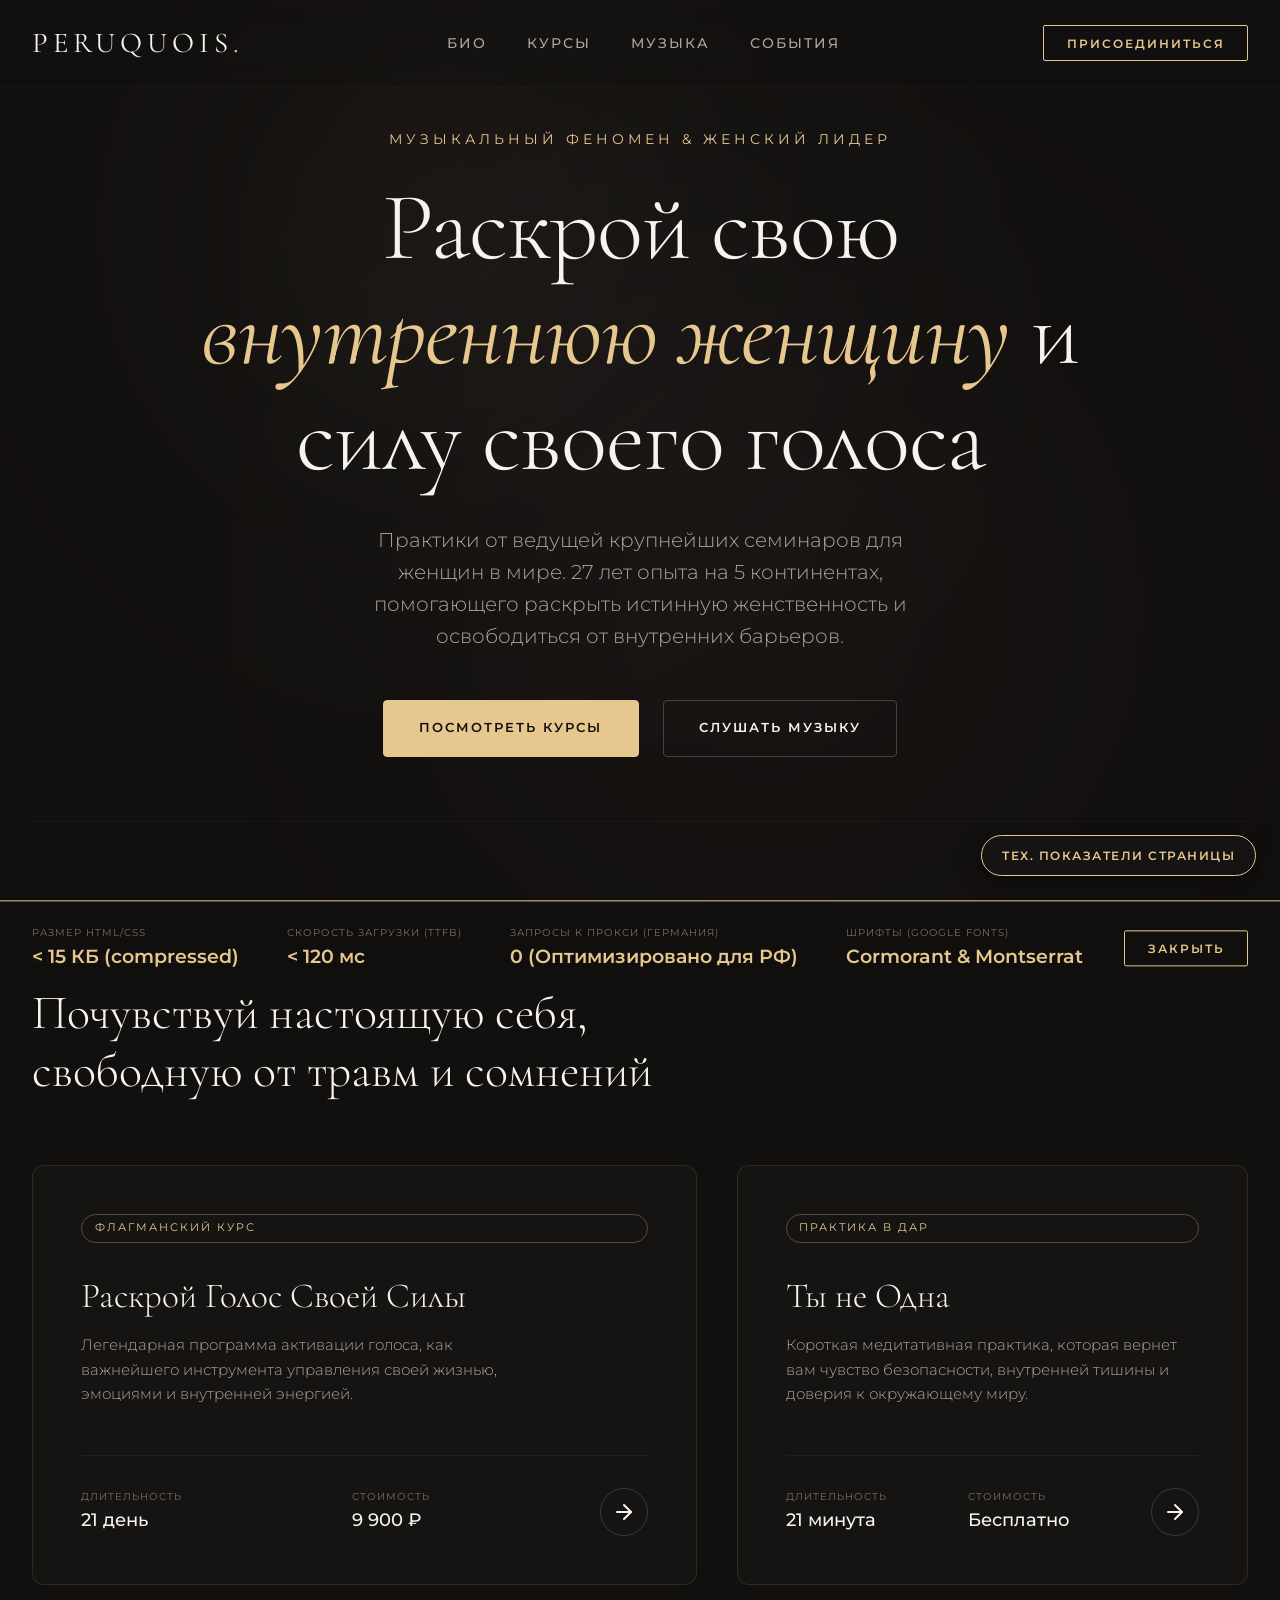
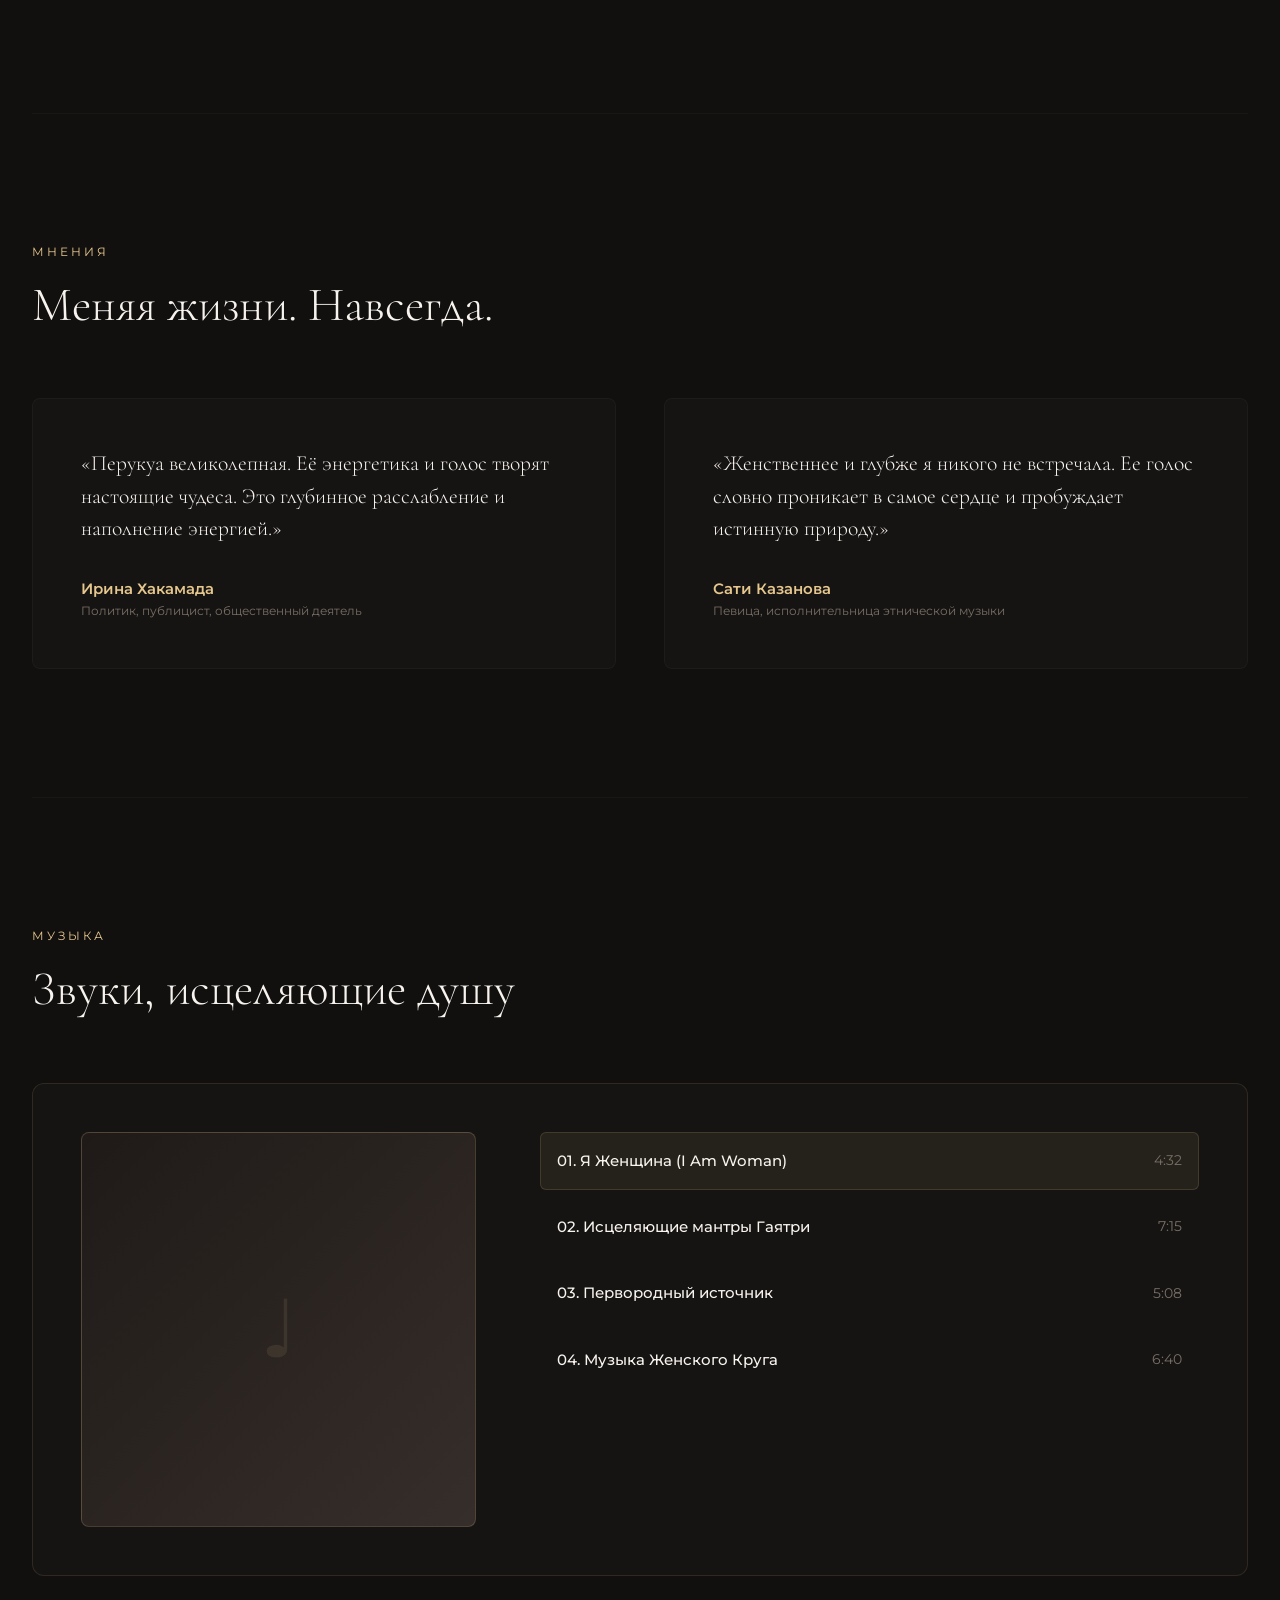
==== index.html @ 4b15a3d1 "Initial commit - Peruquois Redesign Concept" ====
<!DOCTYPE html>
<html lang="ru">
<head>
  <meta charset="UTF-8">
  <meta name="viewport" content="width=device-width, initial-scale=1.0">
  <meta name="description" content="Перукуа — Голос Матери Земли. Современный редизайн официального сайта.">
  <title>Перукуа — Голос Матери Земли (Redesign Concept)</title>
  <link rel="stylesheet" href="style.css">
</head>
<body>

  <!-- Dynamic Energy Blobs (GPU Accelerated CSS Blur) -->
  <div class="energy-bg">
    <div class="energy-blob blob-1"></div>
    <div class="energy-blob blob-2"></div>
    <div class="energy-blob blob-3"></div>
  </div>

  <!-- Transparent Floating Header -->
  <header>
    <div class="nav-container">
      <a href="#" class="logo">PERUQUOIS<span>.</span></a>
      <ul class="nav-menu">
        <li><a href="#about" class="nav-link">Био</a></li>
        <li><a href="#courses" class="nav-link">Курсы</a></li>
        <li><a href="#music" class="nav-link">Музыка</a></li>
        <li><a href="#events" class="nav-link">События</a></li>
      </ul>
      <button class="nav-cta">Присоединиться</button>
    </div>
  </header>

  <!-- Hero Section -->
  <section class="hero">
    <div class="hero-tag">Музыкальный феномен & женский лидер</div>
    <h1 class="hero-title">Раскрой свою <em>внутреннюю женщину</em> и силу своего голоса</h1>
    <p class="hero-desc">Практики от ведущей крупнейших семинаров для женщин в мире. 27 лет опыта на 5 континентах, помогающего раскрыть истинную женственность и освободиться от внутренних барьеров.</p>
    <div class="hero-actions">
      <a href="#courses" class="btn btn-primary">Посмотреть курсы</a>
      <a href="#music" class="btn btn-secondary">Слушать музыку</a>
    </div>
  </section>

  <main>
    <!-- Courses Section -->
    <section id="courses">
      <div class="section-header">
        <span class="section-tag">Онлайн-практики</span>
        <h2 class="section-title">Почувствуй настоящую себя, свободную от травм и сомнений</h2>
      </div>
      
      <div class="courses-grid">
        <!-- Course 1 -->
        <div class="course-card">
          <div>
            <div class="course-badge">Флагманский курс</div>
            <div class="course-content">
              <h3>Раскрой Голос Своей Силы</h3>
              <p>Легендарная программа активации голоса, как важнейшего инструмента управления своей жизнью, эмоциями и внутренней энергией.</p>
            </div>
          </div>
          <div class="course-footer">
            <div class="course-meta">
              <span class="meta-label">Длительность</span>
              <span class="meta-value">21 день</span>
            </div>
            <div class="course-meta">
              <span class="meta-label">Стоимость</span>
              <span class="meta-value">9 900 ₽</span>
            </div>
            <button class="course-cta" aria-label="Подробнее">
              <svg width="24" height="24" viewBox="0 0 24 24" fill="none" stroke="currentColor" stroke-width="2" stroke-linecap="round" stroke-linejoin="round"><line x1="5" y1="12" x2="19" y2="12"></line><polyline points="12 5 19 12 12 19"></polyline></svg>
            </button>
          </div>
        </div>

        <!-- Course 2 -->
        <div class="course-card">
          <div>
            <div class="course-badge">Практика в дар</div>
            <div class="course-content">
              <h3>Ты не Одна</h3>
              <p>Короткая медитативная практика, которая вернет вам чувство безопасности, внутренней тишины и доверия к окружающему миру.</p>
            </div>
          </div>
          <div class="course-footer">
            <div class="course-meta">
              <span class="meta-label">Длительность</span>
              <span class="meta-value">21 минута</span>
            </div>
            <div class="course-meta">
              <span class="meta-label">Стоимость</span>
              <span class="meta-value">Бесплатно</span>
            </div>
            <button class="course-cta" aria-label="Подробнее">
              <svg width="24" height="24" viewBox="0 0 24 24" fill="none" stroke="currentColor" stroke-width="2" stroke-linecap="round" stroke-linejoin="round"><line x1="5" y1="12" x2="19" y2="12"></line><polyline points="12 5 19 12 12 19"></polyline></svg>
            </button>
          </div>
        </div>
      </div>
    </section>

    <!-- Testimonials Section -->
    <section id="about">
      <div class="section-header">
        <span class="section-tag">Мнения</span>
        <h2 class="section-title">Меняя жизни. Навсегда.</h2>
      </div>
      
      <div class="quote-slider">
        <div class="quote-card">
          <p class="quote-text">«Перукуа великолепная. Её энергетика и голос творят настоящие чудеса. Это глубинное расслабление и наполнение энергией.»</p>
          <div class="quote-author">
            <div class="author-info">
              <h4>Ирина Хакамада</h4>
              <p>Политик, публицист, общественный деятель</p>
            </div>
          </div>
        </div>

        <div class="quote-card">
          <p class="quote-text">«Женственнее и глубже я никого не встречала. Ее голос словно проникает в самое сердце и пробуждает истинную природу.»</p>
          <div class="quote-author">
            <div class="author-info">
              <h4>Сати Казанова</h4>
              <p>Певица, исполнительница этнической музыки</p>
            </div>
          </div>
        </div>
      </div>
    </section>

    <!-- Music Section -->
    <section id="music">
      <div class="section-header">
        <span class="section-tag">Музыка</span>
        <h2 class="section-title">Звуки, исцеляющие душу</h2>
      </div>
      
      <div class="player-container">
        <div class="player-layout">
          <div class="album-cover">
            <!-- Simulated Album Cover -->
          </div>
          <div class="track-list">
            <div class="track-item active">
              <span class="track-title">01. Я Женщина (I Am Woman)</span>
              <span class="track-duration">4:32</span>
            </div>
            <div class="track-item">
              <span class="track-title">02. Исцеляющие мантры Гаятри</span>
              <span class="track-duration">7:15</span>
            </div>
            <div class="track-item">
              <span class="track-title">03. Первородный источник</span>
              <span class="track-duration">5:08</span>
            </div>
            <div class="track-item">
              <span class="track-title">04. Музыка Женского Круга</span>
              <span class="track-duration">6:40</span>
            </div>
          </div>
        </div>
      </div>
    </section>
  </main>

  <!-- Performance Stats Toggle Button -->
  <button class="stats-toggle" id="toggleStats">Тех. показатели страницы</button>

  <!-- Tech Stats Overlay -->
  <div class="tech-stats" id="statsDrawer">
    <div class="stats-container">
      <div class="stats-info">
        <div class="stat-item">
          <span class="stat-label">Размер HTML/CSS</span>
          <span class="stat-value">&lt; 15 КБ (compressed)</span>
        </div>
        <div class="stat-item">
          <span class="stat-label">Скорость загрузки (TTFB)</span>
          <span class="stat-value">&lt; 120 мс</span>
        </div>
        <div class="stat-item">
          <span class="stat-label">Запросы к прокси (Германия)</span>
          <span class="stat-value">0 (Оптимизировано для РФ)</span>
        </div>
        <div class="stat-item">
          <span class="stat-label">Шрифты (Google Fonts)</span>
          <span class="stat-value">Cormorant & Montserrat</span>
        </div>
      </div>
      <button class="nav-cta" id="closeStats">Закрыть</button>
    </div>
  </div>

  <script>
    const toggleBtn = document.getElementById('toggleStats');
    const closeBtn = document.getElementById('closeStats');
    const drawer = document.getElementById('statsDrawer');

    toggleBtn.addEventListener('click', () => {
      drawer.classList.add('visible');
      toggleBtn.style.display = 'none';
    });

    closeBtn.addEventListener('click', () => {
      drawer.classList.remove('visible');
      toggleBtn.style.display = 'block';
    });
  </script>
</body>
</html>
---- style.css ----
/* Peruquois Modern Design System & Stylesheet */
@import url('https://fonts.googleapis.com/css2?family=Cormorant+Garamond:ital,wght@0,300;0,400;0,600;1,300;1,400&family=Montserrat:wght@300;400;500;600&display=swap');

:root {
  --bg-primary: #12100f;
  --bg-surface: rgba(26, 23, 22, 0.65);
  --border-color: rgba(230, 199, 142, 0.12);
  --border-hover: rgba(230, 199, 142, 0.3);
  --accent-gold: #e6c78e;
  --accent-gold-rgb: 230, 199, 142;
  --text-primary: #f7f3ee;
  --text-secondary: #b0a499;
  --text-muted: #786f66;
  
  --font-headings: 'Cormorant Garamond', serif;
  --font-body: 'Montserrat', sans-serif;
  
  --transition-smooth: all 0.5s cubic-bezier(0.16, 1, 0.3, 1);
  --transition-fast: all 0.2s ease;
}

* {
  box-sizing: border-box;
  margin: 0;
  padding: 0;
}

body {
  background-color: var(--bg-primary);
  color: var(--text-primary);
  font-family: var(--font-body);
  font-size: 16px;
  line-height: 1.6;
  -webkit-font-smoothing: antialiased;
  overflow-x: hidden;
}

/* Background Energy Blob Animation */
.energy-bg {
  position: fixed;
  top: 0;
  left: 0;
  width: 100vw;
  height: 100vh;
  z-index: -1;
  overflow: hidden;
  pointer-events: none;
}

.energy-blob {
  position: absolute;
  border-radius: 50%;
  filter: blur(120px);
  opacity: 0.15;
  mix-blend-mode: screen;
  animation: floatEnergy 20s infinite alternate ease-in-out;
}

.blob-1 {
  top: -10%;
  left: 10%;
  width: 50vw;
  height: 50vw;
  background: radial-gradient(circle, rgba(230, 199, 142, 0.4) 0%, rgba(18, 16, 15, 0) 70%);
  animation-duration: 25s;
}

.blob-2 {
  bottom: -10%;
  right: 10%;
  width: 60vw;
  height: 60vw;
  background: radial-gradient(circle, rgba(163, 107, 79, 0.4) 0%, rgba(18, 16, 15, 0) 70%);
  animation-duration: 30s;
  animation-delay: -5s;
}

.blob-3 {
  top: 40%;
  left: 50%;
  transform: translate(-50%, -50%);
  width: 40vw;
  height: 40vw;
  background: radial-gradient(circle, rgba(200, 140, 180, 0.2) 0%, rgba(18, 16, 15, 0) 70%);
  animation-duration: 22s;
  animation-delay: -10s;
}

@keyframes floatEnergy {
  0% {
    transform: translate(0, 0) scale(1) rotate(0deg);
  }
  50% {
    transform: translate(8%, 10%) scale(1.1) rotate(180deg);
  }
  100% {
    transform: translate(-5%, -8%) scale(0.9) rotate(360deg);
  }
}

/* Header & Navigation */
header {
  position: fixed;
  top: 0;
  left: 0;
  width: 100%;
  z-index: 100;
  background: rgba(18, 16, 15, 0.2);
  backdrop-filter: blur(12px);
  -webkit-backdrop-filter: blur(12px);
  border-bottom: 1px solid rgba(255, 255, 255, 0.03);
}

.nav-container {
  max-w: 1200px;
  margin: 0 auto;
  padding: 1.25rem 2rem;
  display: flex;
  justify-content: space-between;
  align-items: center;
}

.logo {
  font-family: var(--font-headings);
  font-size: 1.8rem;
  font-weight: 400;
  letter-spacing: 5px;
  color: var(--text-primary);
  text-decoration: none;
  text-transform: uppercase;
  transition: var(--transition-fast);
}

.logo span {
  color: var(--accent-gold);
}

.logo:hover {
  opacity: 0.9;
  letter-spacing: 7px;
}

.nav-menu {
  display: flex;
  gap: 2.5rem;
  list-style: none;
}

.nav-link {
  color: var(--text-secondary);
  text-decoration: none;
  font-size: 0.85rem;
  font-weight: 500;
  text-transform: uppercase;
  letter-spacing: 2px;
  transition: var(--transition-fast);
  position: relative;
  padding: 0.5rem 0;
}

.nav-link::after {
  content: '';
  position: absolute;
  bottom: 0;
  left: 0;
  width: 0;
  height: 1px;
  background-color: var(--accent-gold);
  transition: var(--transition-fast);
}

.nav-link:hover {
  color: var(--text-primary);
}

.nav-link:hover::after {
  width: 100%;
}

.nav-cta {
  background: transparent;
  border: 1px solid var(--accent-gold);
  color: var(--accent-gold);
  padding: 0.6rem 1.4rem;
  font-family: var(--font-body);
  font-size: 0.75rem;
  font-weight: 600;
  text-transform: uppercase;
  letter-spacing: 2px;
  cursor: pointer;
  transition: var(--transition-fast);
  border-radius: 2px;
}

.nav-cta:hover {
  background: var(--accent-gold);
  color: var(--bg-primary);
  box-shadow: 0 0 15px rgba(230, 199, 142, 0.3);
}

/* Hero Section */
.hero {
  min-h: 100dvh;
  display: flex;
  flex-direction: column;
  justify-content: center;
  align-items: center;
  text-align: center;
  padding: 8rem 2rem 4rem;
  position: relative;
}

.hero-tag {
  font-size: 0.85rem;
  text-transform: uppercase;
  letter-spacing: 4px;
  color: var(--accent-gold);
  margin-bottom: 1.5rem;
  opacity: 0;
  animation: fadeInUp 1s forwards 0.3s;
}

.hero-title {
  font-family: var(--font-headings);
  font-size: clamp(3rem, 8vw, 6rem);
  font-weight: 300;
  line-height: 1.1;
  letter-spacing: -1px;
  margin-bottom: 2rem;
  max-width: 900px;
  opacity: 0;
  animation: fadeInUp 1.2s forwards 0.6s;
}

.hero-title em {
  font-style: italic;
  font-weight: 400;
  color: var(--accent-gold);
}

.hero-desc {
  font-size: clamp(1rem, 2vw, 1.25rem);
  font-weight: 300;
  color: var(--text-secondary);
  max-width: 600px;
  margin-bottom: 3rem;
  opacity: 0;
  animation: fadeInUp 1.2s forwards 0.9s;
}

.hero-actions {
  display: flex;
  gap: 1.5rem;
  opacity: 0;
  animation: fadeInUp 1.2s forwards 1.2s;
}

.btn {
  padding: 1.1rem 2.2rem;
  font-size: 0.8rem;
  font-weight: 600;
  text-transform: uppercase;
  letter-spacing: 2px;
  border-radius: 4px;
  cursor: pointer;
  transition: var(--transition-smooth);
  text-decoration: none;
}

.btn-primary {
  background: var(--accent-gold);
  color: var(--bg-primary);
  border: 1px solid var(--accent-gold);
}

.btn-primary:hover {
  transform: translateY(-3px);
  box-shadow: 0 10px 25px rgba(230, 199, 142, 0.25);
}

.btn-secondary {
  background: transparent;
  color: var(--text-primary);
  border: 1px solid rgba(255, 255, 255, 0.2);
}

.btn-secondary:hover {
  border-color: var(--accent-gold);
  color: var(--accent-gold);
  transform: translateY(-3px);
}

/* Animations */
@keyframes fadeInUp {
  from {
    opacity: 0;
    transform: translateY(30px);
  }
  to {
    opacity: 1;
    transform: translateY(0);
  }
}

/* Main Content Layout */
main {
  max-w: 1200px;
  margin: 0 auto;
  padding: 0 2rem;
}

/* Section Common Styling */
section {
  padding: 8rem 0;
  border-top: 1px solid rgba(255, 255, 255, 0.03);
}

.section-header {
  margin-bottom: 4rem;
  max-width: 650px;
}

.section-tag {
  font-size: 0.75rem;
  text-transform: uppercase;
  letter-spacing: 3px;
  color: var(--accent-gold);
  margin-bottom: 1rem;
  display: block;
}

.section-title {
  font-family: var(--font-headings);
  font-size: clamp(2rem, 4vw, 3rem);
  font-weight: 300;
  line-height: 1.2;
}

/* Course Catalog (Bento Grid Style) */
.courses-grid {
  display: grid;
  grid-template-columns: 1.3fr 1fr;
  gap: 2.5rem;
}

@media (max-width: 900px) {
  .courses-grid {
    grid-template-columns: 1fr;
  }
}

.course-card {
  background: var(--bg-surface);
  border: 1px solid var(--border-color);
  border-radius: 12px;
  padding: 3rem;
  display: flex;
  flex-direction: column;
  justify-content: space-between;
  min-height: 420px;
  transition: var(--transition-smooth);
  position: relative;
  overflow: hidden;
  backdrop-filter: blur(10px);
  -webkit-backdrop-filter: blur(10px);
}

.course-card::before {
  content: '';
  position: absolute;
  top: 0;
  left: 0;
  width: 100%;
  height: 4px;
  background: linear-gradient(90deg, transparent, var(--accent-gold), transparent);
  opacity: 0;
  transition: var(--transition-smooth);
}

.course-card:hover {
  transform: translateY(-5px);
  border-color: var(--border-hover);
  box-shadow: 0 20px 40px rgba(0, 0, 0, 0.4), inset 0 1px 0 rgba(255, 255, 255, 0.05);
}

.course-card:hover::before {
  opacity: 1;
}

.course-badge {
  font-size: 0.7rem;
  text-transform: uppercase;
  letter-spacing: 2px;
  color: var(--accent-gold);
  border: 1px solid rgba(230, 199, 142, 0.3);
  padding: 0.3rem 0.8rem;
  border-radius: 20px;
  align-self: flex-start;
  margin-bottom: 2rem;
}

.course-content h3 {
  font-family: var(--font-headings);
  font-size: 2.2rem;
  font-weight: 300;
  line-height: 1.2;
  margin-bottom: 1rem;
}

.course-content p {
  color: var(--text-secondary);
  font-size: 0.95rem;
  font-weight: 300;
  margin-bottom: 2.5rem;
  max-width: 45ch;
}

.course-footer {
  display: flex;
  justify-content: space-between;
  align-items: center;
  border-top: 1px solid rgba(255, 255, 255, 0.05);
  padding-top: 2rem;
}

.course-meta {
  display: flex;
  flex-direction: column;
}

.meta-label {
  font-size: 0.65rem;
  text-transform: uppercase;
  letter-spacing: 1px;
  color: var(--text-muted);
}

.meta-value {
  font-size: 1.1rem;
  font-weight: 500;
  color: var(--text-primary);
}

.course-cta {
  background: transparent;
  border: 1px solid rgba(255, 255, 255, 0.15);
  color: var(--text-primary);
  width: 48px;
  height: 48px;
  border-radius: 50%;
  display: flex;
  align-items: center;
  justify-content: center;
  cursor: pointer;
  transition: var(--transition-smooth);
}

.course-card:hover .course-cta {
  background: var(--accent-gold);
  color: var(--bg-primary);
  border-color: var(--accent-gold);
  transform: rotate(45deg);
}

/* Quote Section */
.testimonials {
  position: relative;
}

.quote-slider {
  display: grid;
  grid-template-columns: 1fr 1fr;
  gap: 3rem;
}

@media (max-width: 768px) {
  .quote-slider {
    grid-template-columns: 1fr;
  }
}

.quote-card {
  background: rgba(255, 255, 255, 0.02);
  border: 1px solid rgba(255, 255, 255, 0.03);
  border-radius: 8px;
  padding: 3rem;
  position: relative;
}

.quote-text {
  font-family: var(--font-headings);
  font-size: 1.35rem;
  font-weight: 300;
  line-height: 1.5;
  color: var(--text-primary);
  margin-bottom: 2rem;
  position: relative;
}

.quote-author {
  display: flex;
  align-items: center;
  gap: 1rem;
}

.author-info h4 {
  font-size: 0.95rem;
  font-weight: 600;
  color: var(--accent-gold);
}

.author-info p {
  font-size: 0.75rem;
  color: var(--text-muted);
}

/* Audio Player Section */
.player-container {
  background: var(--bg-surface);
  border: 1px solid var(--border-color);
  border-radius: 12px;
  padding: 3rem;
  backdrop-filter: blur(10px);
  -webkit-backdrop-filter: blur(10px);
}

.player-layout {
  display: grid;
  grid-template-columns: 1.2fr 2fr;
  gap: 4rem;
}

@media (max-width: 768px) {
  .player-layout {
    grid-template-columns: 1fr;
    gap: 2rem;
  }
}

.album-cover {
  width: 100%;
  aspect-ratio: 1;
  background: linear-gradient(135deg, #1f1a18, #362e2a);
  border: 1px solid rgba(230, 199, 142, 0.2);
  border-radius: 8px;
  display: flex;
  align-items: center;
  justify-content: center;
  position: relative;
  overflow: hidden;
}

.album-cover::after {
  content: '♩';
  font-size: 5rem;
  color: rgba(230, 199, 142, 0.1);
}

.track-list {
  display: flex;
  flex-direction: column;
  gap: 0.5rem;
}

.track-item {
  display: flex;
  justify-content: space-between;
  align-items: center;
  padding: 1rem;
  border-radius: 6px;
  cursor: pointer;
  transition: var(--transition-fast);
  border: 1px solid transparent;
}

.track-item:hover {
  background: rgba(255, 255, 255, 0.02);
  border-color: rgba(255, 255, 255, 0.05);
}

.track-item.active {
  background: rgba(230, 199, 142, 0.08);
  border-color: rgba(230, 199, 142, 0.15);
}

.track-title {
  font-size: 0.95rem;
  font-weight: 500;
}

.track-duration {
  font-size: 0.85rem;
  color: var(--text-muted);
}

/* Tech Stats Banner */
.tech-stats {
  position: fixed;
  bottom: 0;
  left: 0;
  width: 100%;
  background: rgba(18, 16, 15, 0.95);
  border-top: 1px solid var(--accent-gold);
  z-index: 1000;
  transform: translateY(100%);
  transition: transform 0.5s cubic-bezier(0.16, 1, 0.3, 1);
}

.tech-stats.visible {
  transform: translateY(0);
}

.stats-container {
  max-w: 1200px;
  margin: 0 auto;
  padding: 1.5rem 2rem;
  display: flex;
  justify-content: space-between;
  align-items: center;
}

.stats-info {
  display: flex;
  gap: 3rem;
}

.stat-item {
  display: flex;
  flex-direction: column;
}

.stat-label {
  font-size: 0.65rem;
  text-transform: uppercase;
  letter-spacing: 1px;
  color: var(--text-muted);
}

.stat-value {
  font-size: 1.2rem;
  font-weight: 600;
  color: var(--accent-gold);
}

.stats-toggle {
  position: fixed;
  bottom: 1.5rem;
  right: 1.5rem;
  z-index: 1001;
  background: var(--bg-surface);
  border: 1px solid var(--accent-gold);
  color: var(--accent-gold);
  padding: 0.75rem 1.25rem;
  border-radius: 30px;
  font-family: var(--font-body);
  font-size: 0.75rem;
  font-weight: 600;
  text-transform: uppercase;
  letter-spacing: 1.5px;
  cursor: pointer;
  box-shadow: 0 4px 20px rgba(0,0,0,0.5);
  transition: var(--transition-fast);
  backdrop-filter: blur(10px);
}

.stats-toggle:hover {
  background: var(--accent-gold);
  color: var(--bg-primary);
}
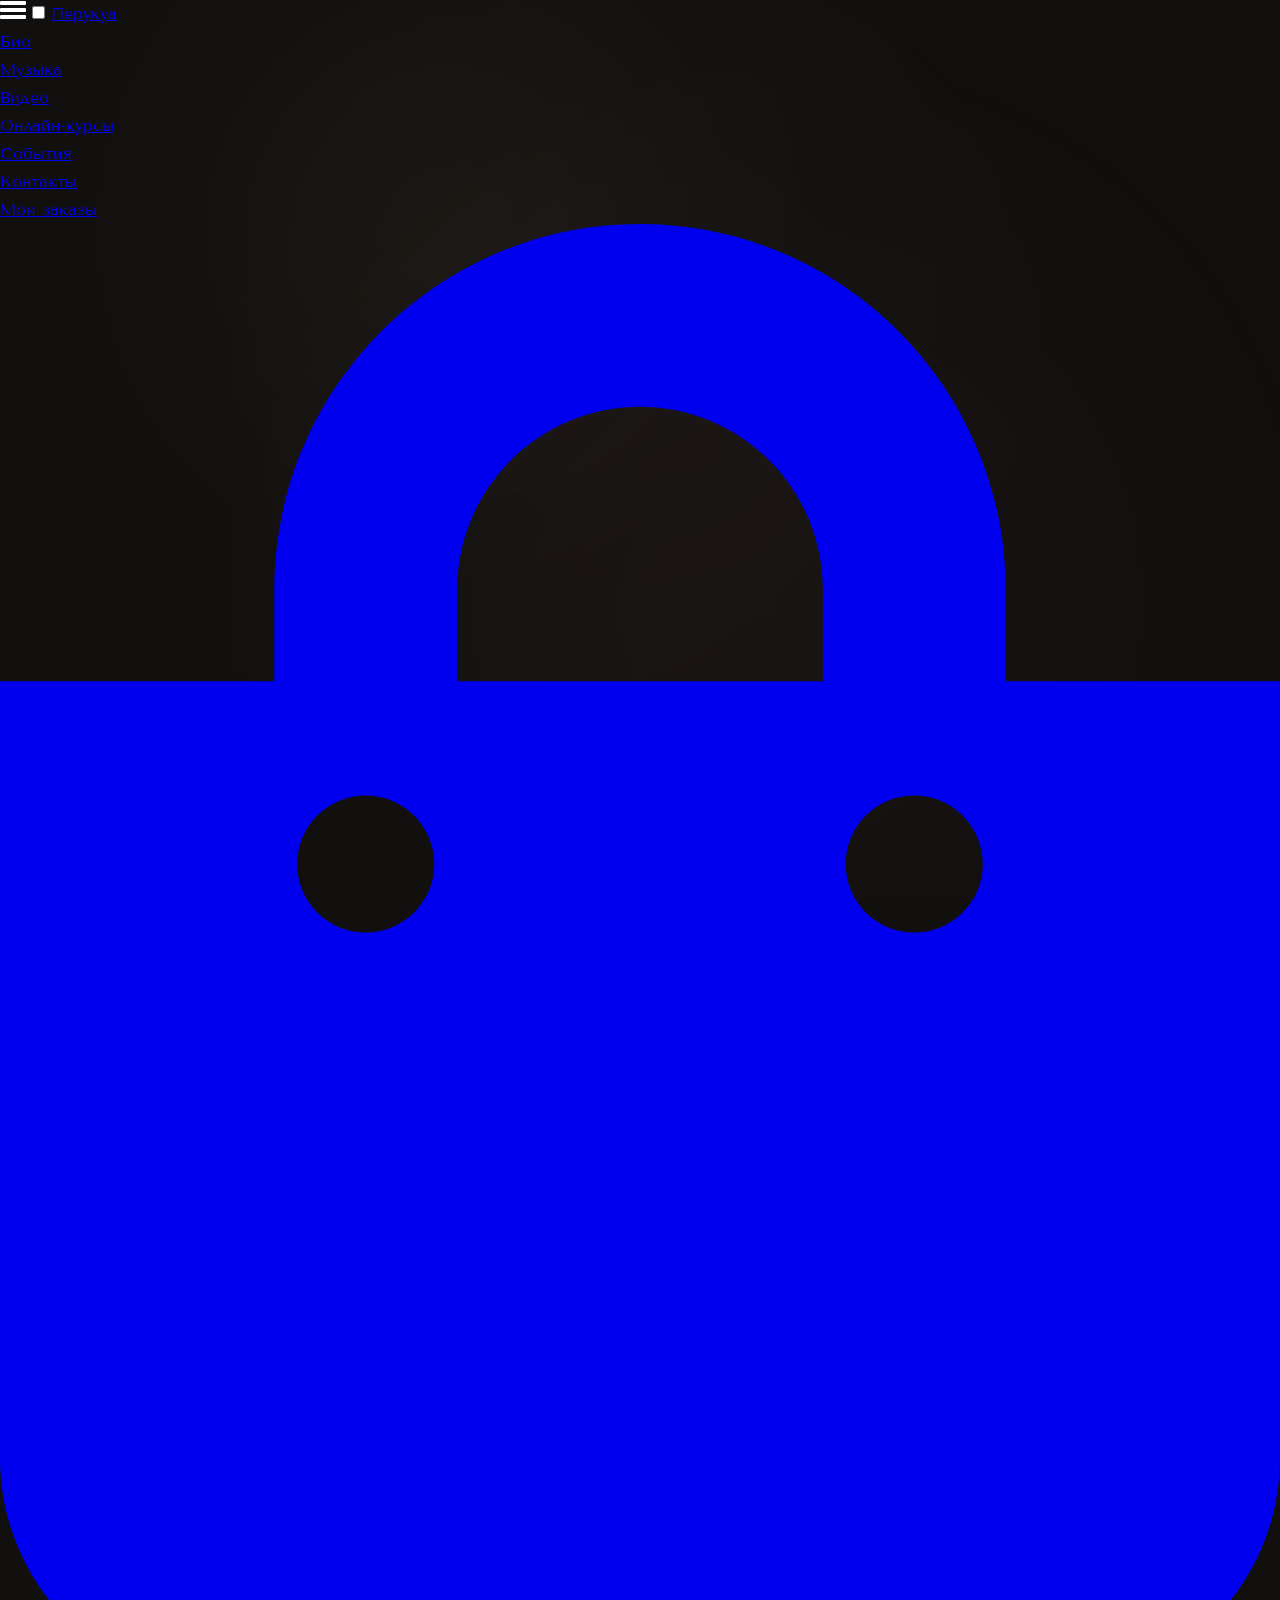
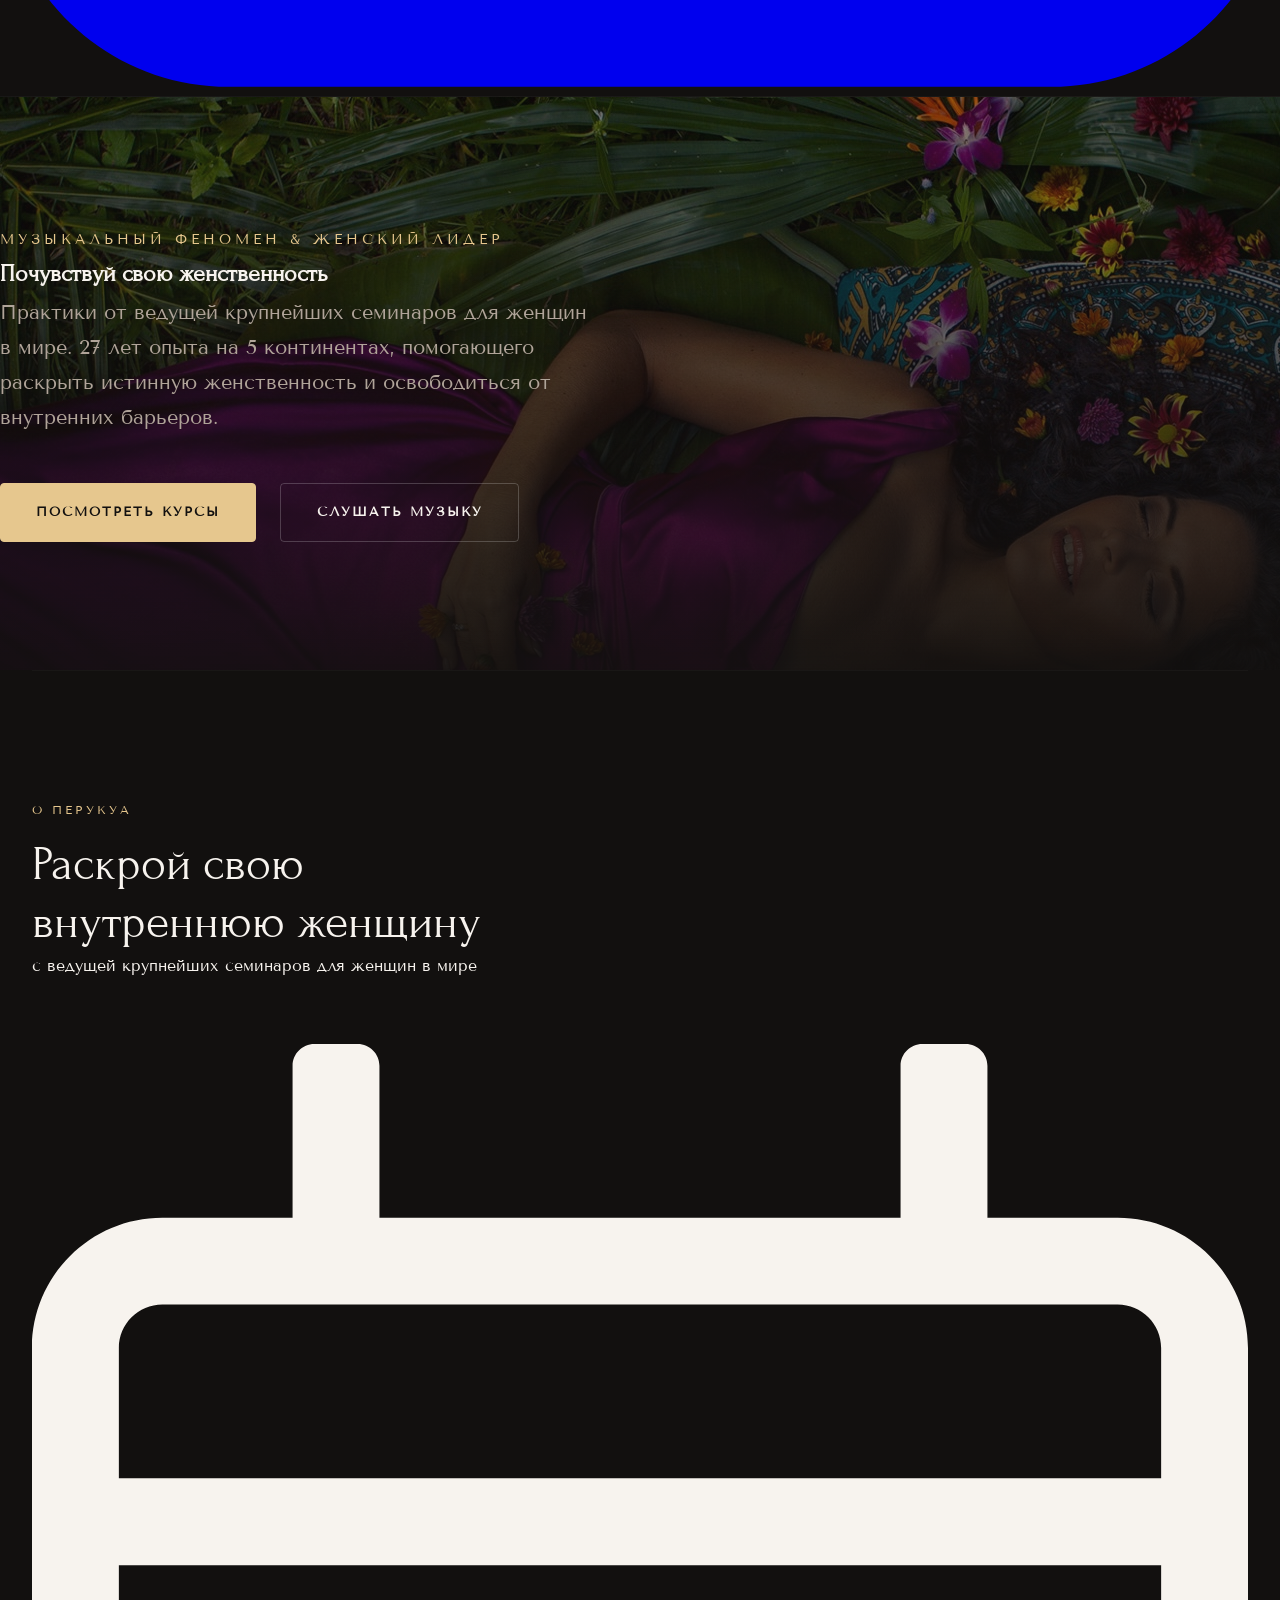
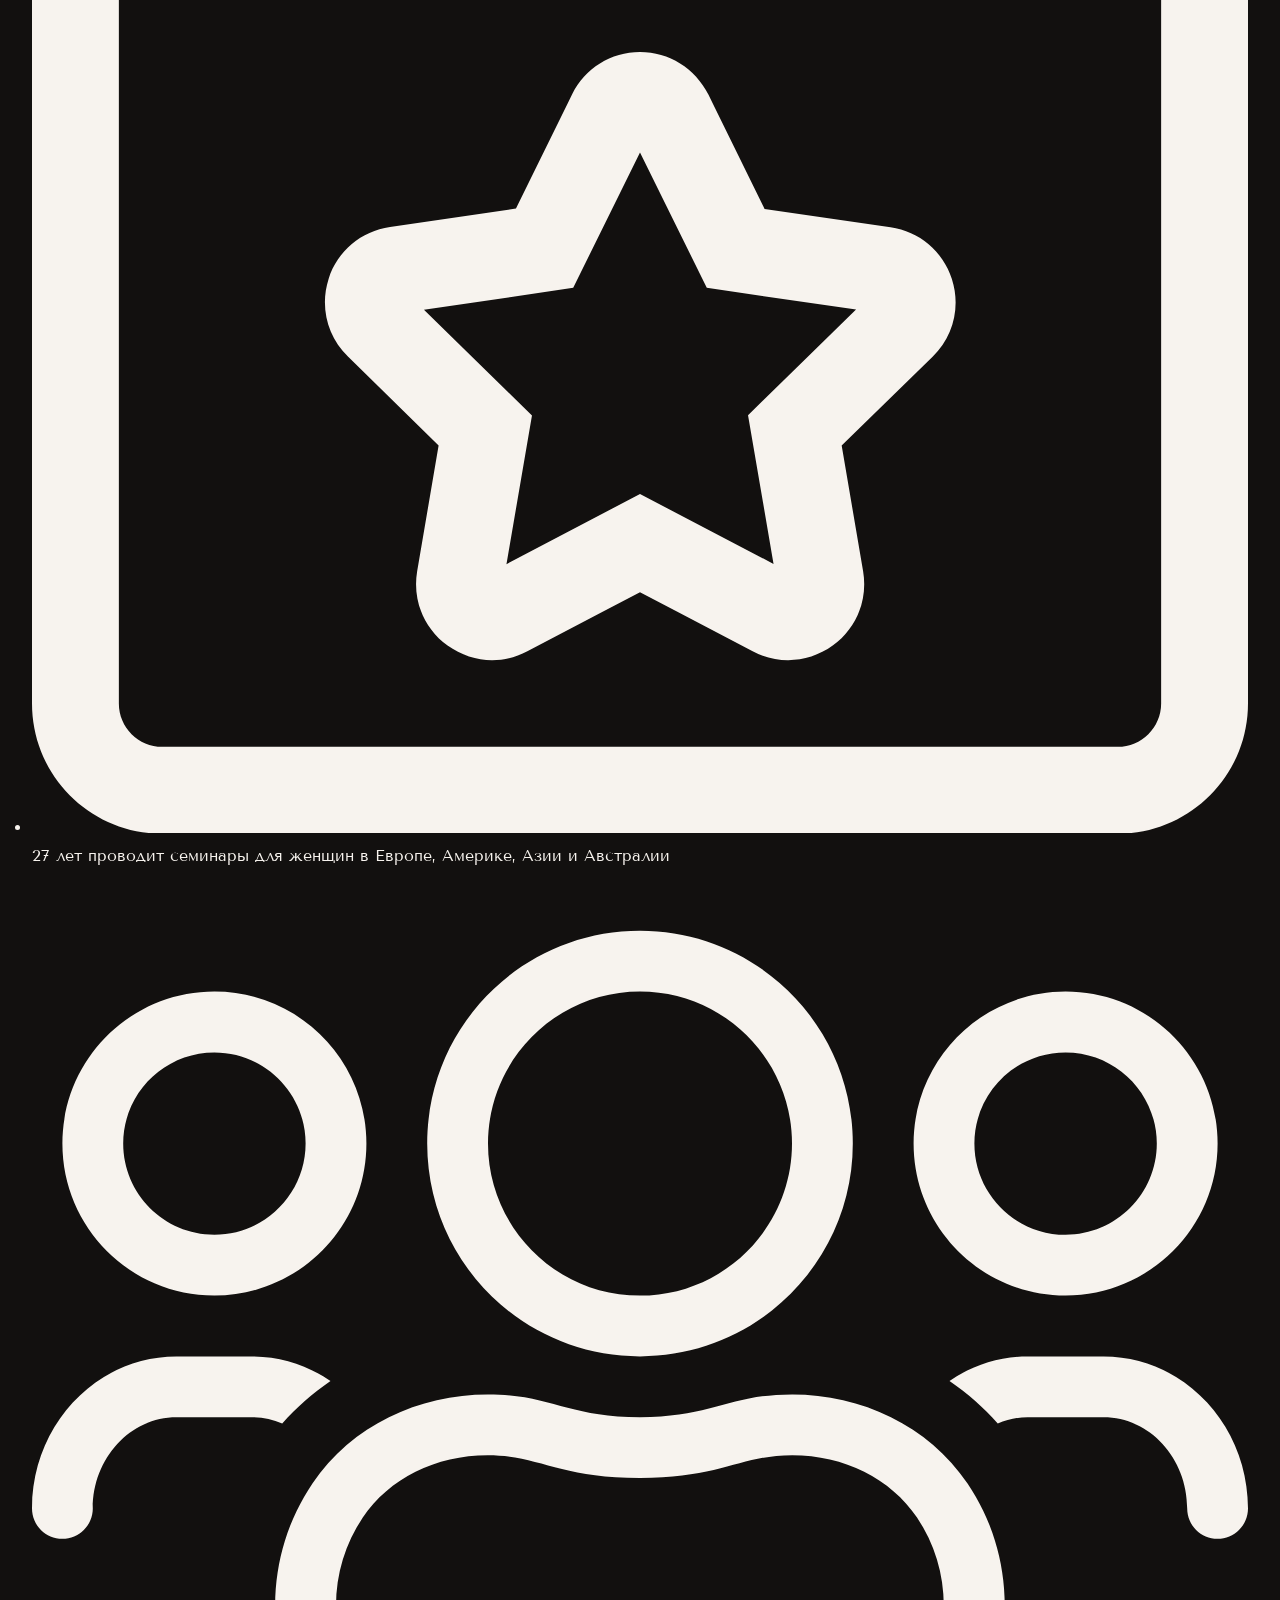
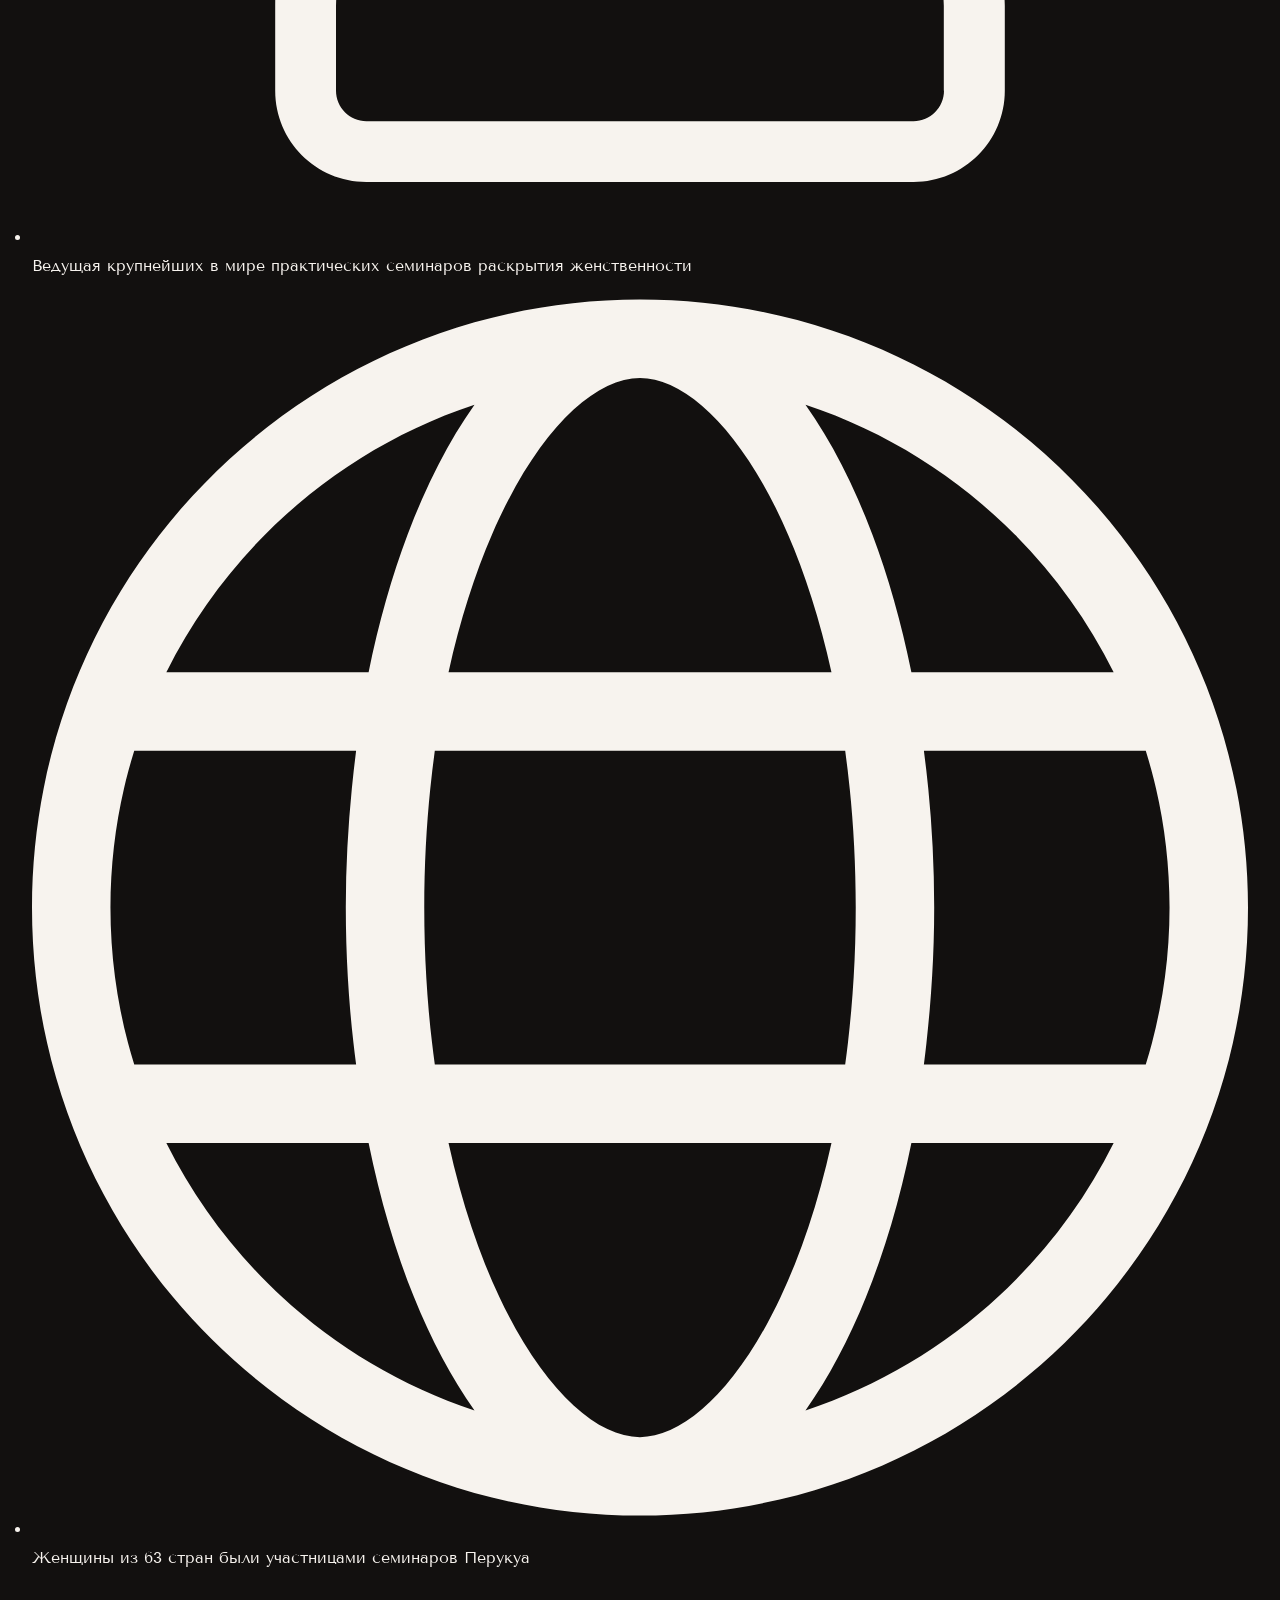
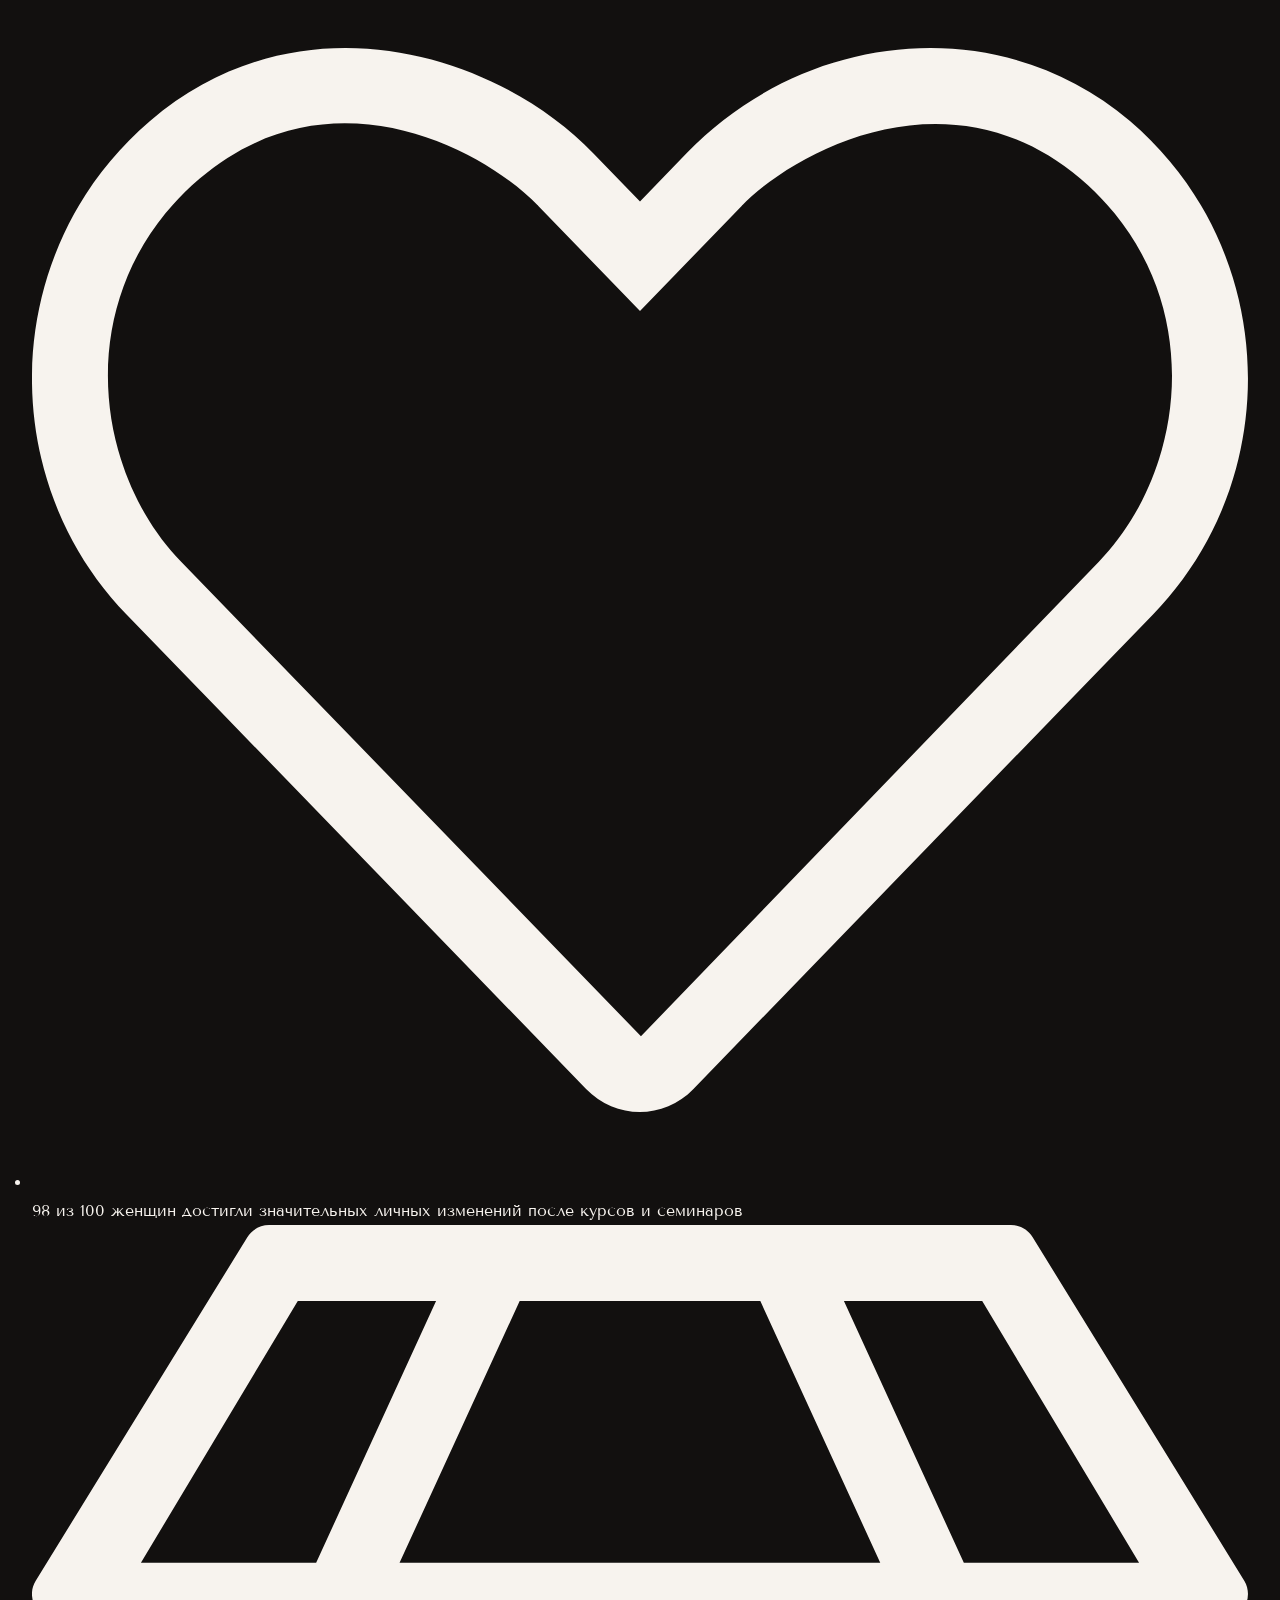
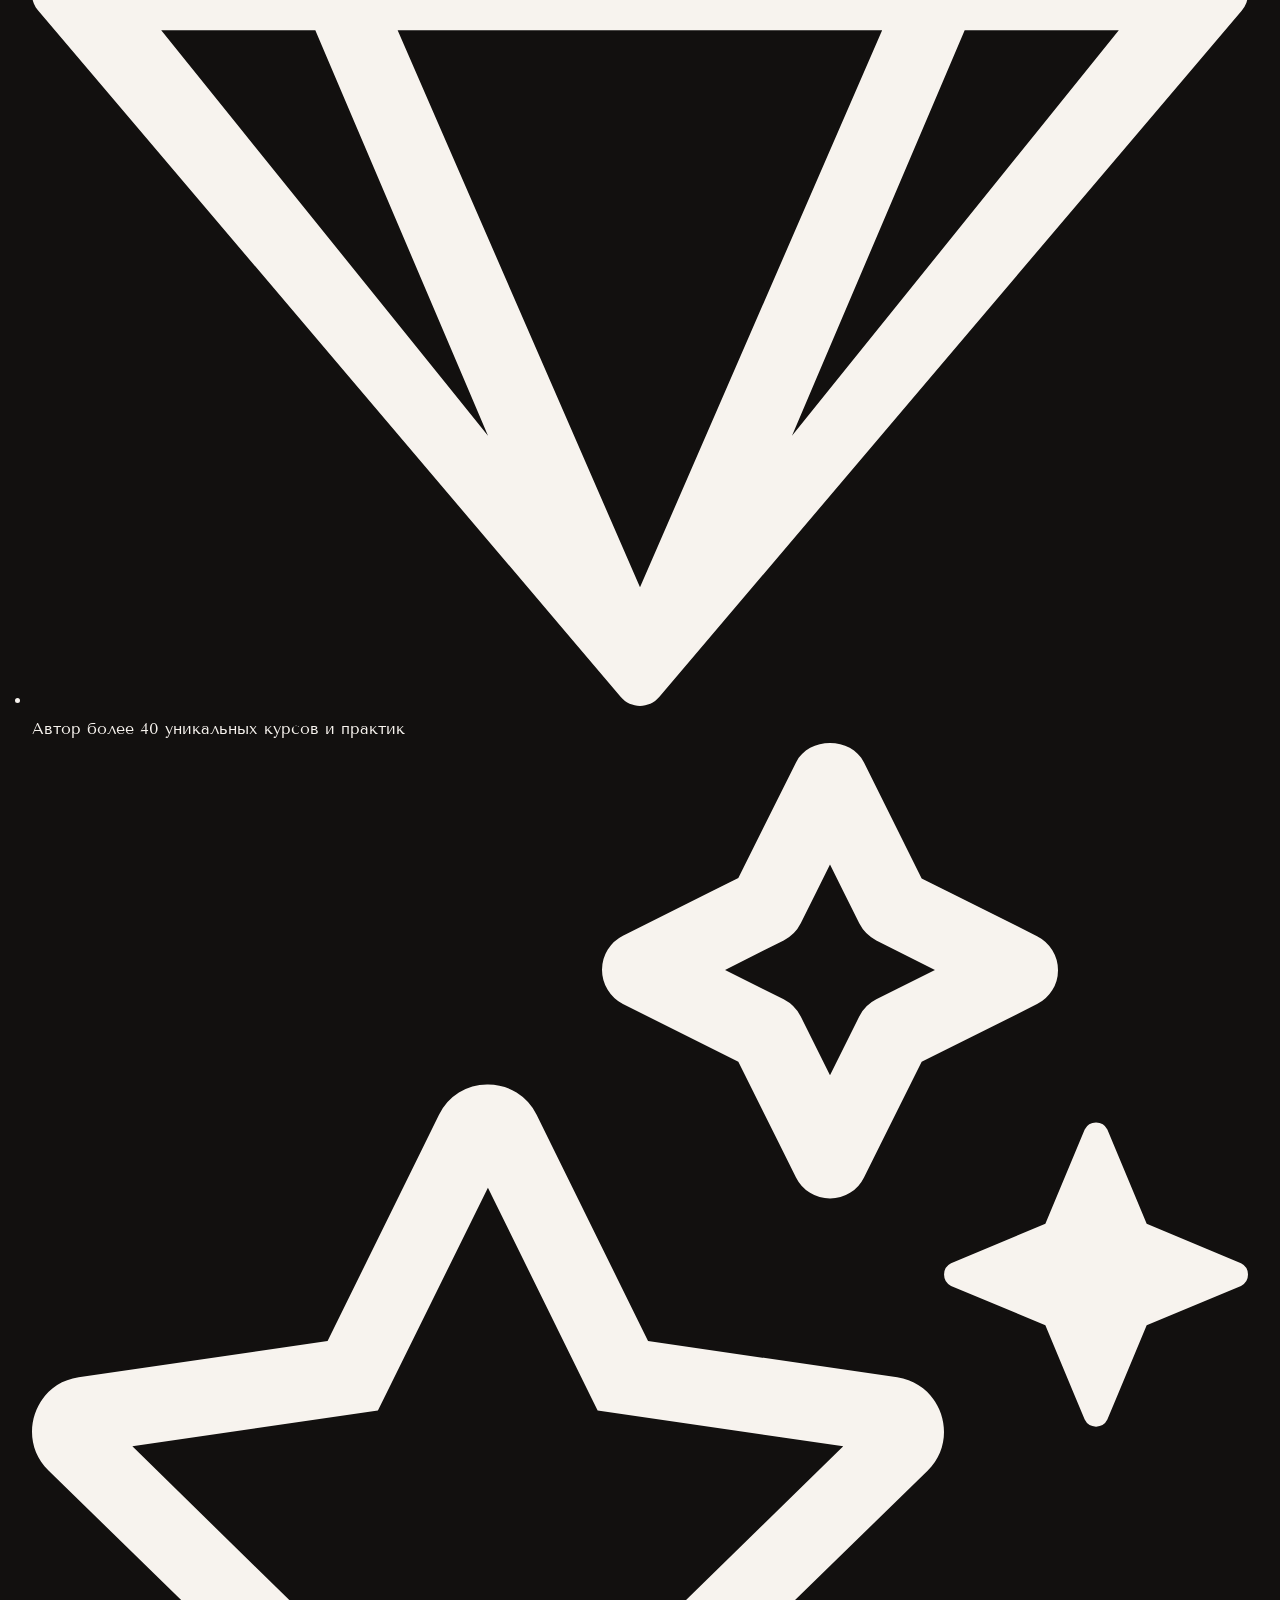
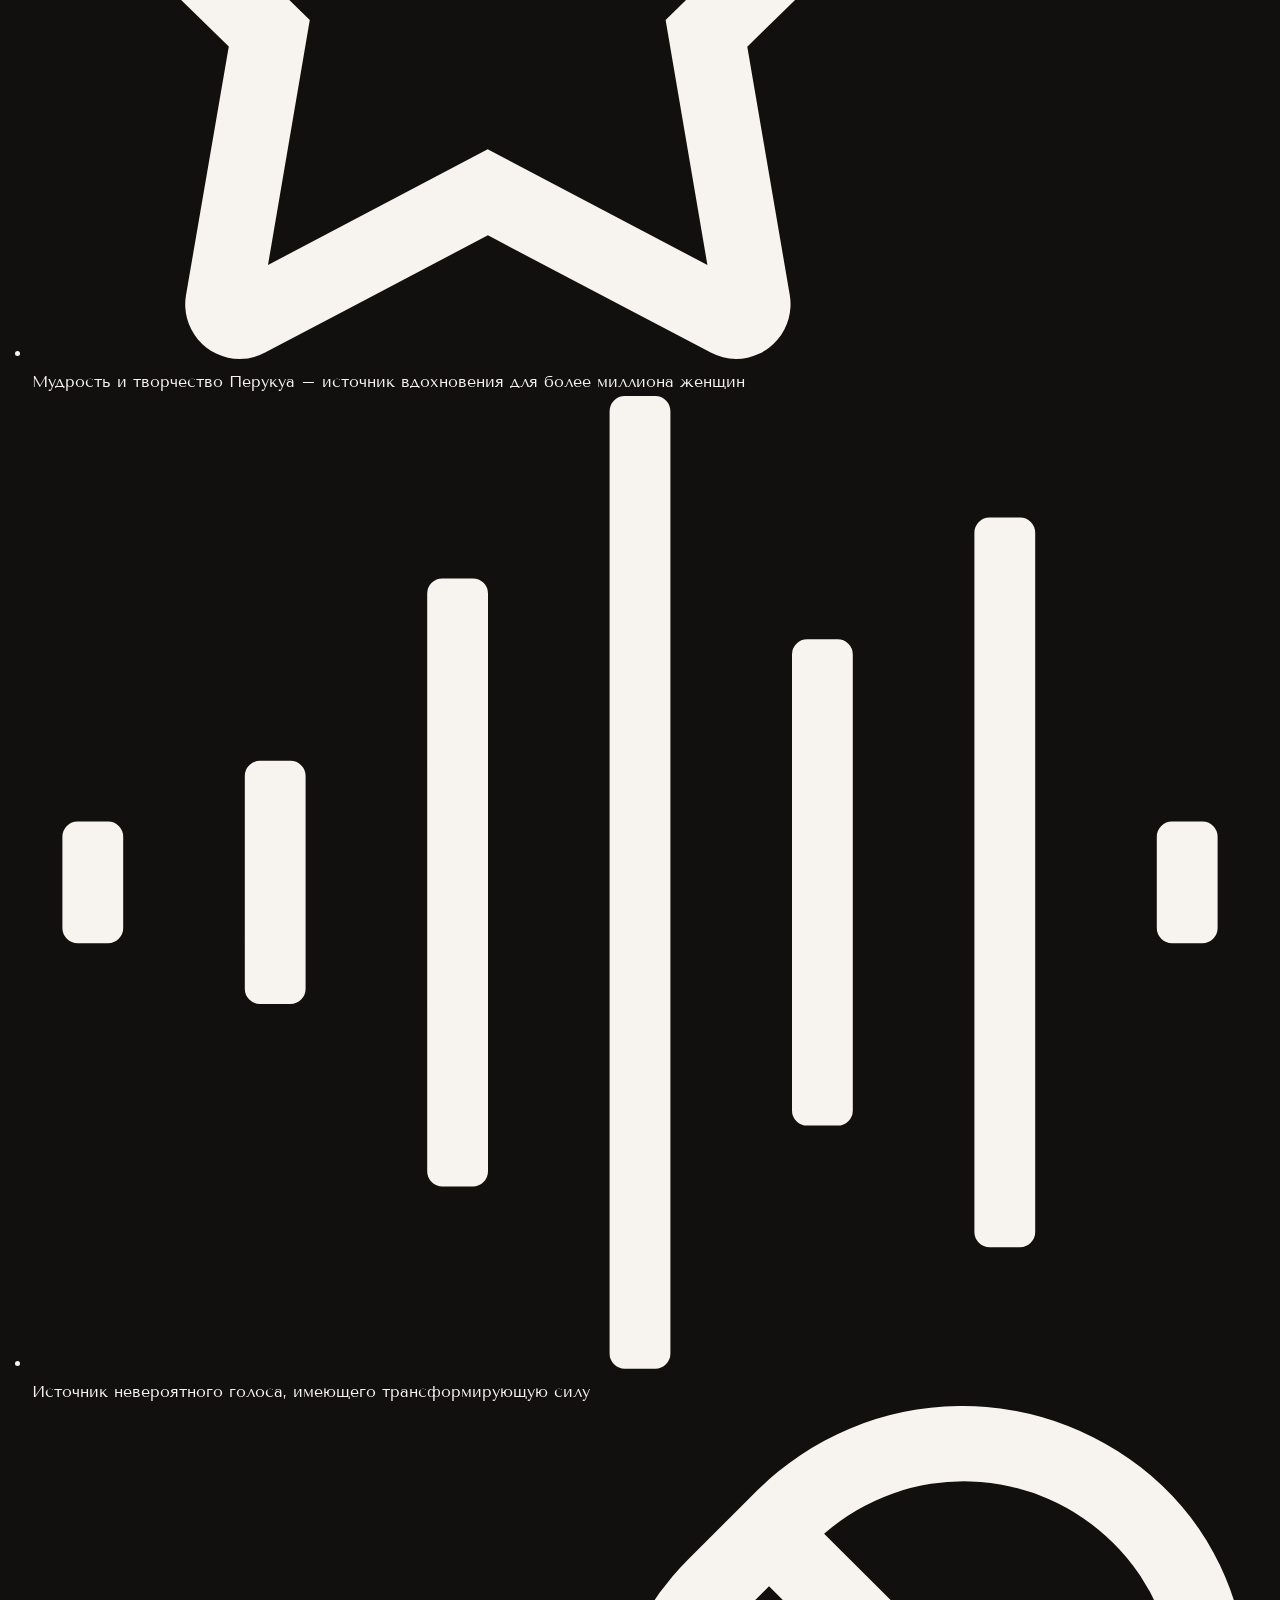
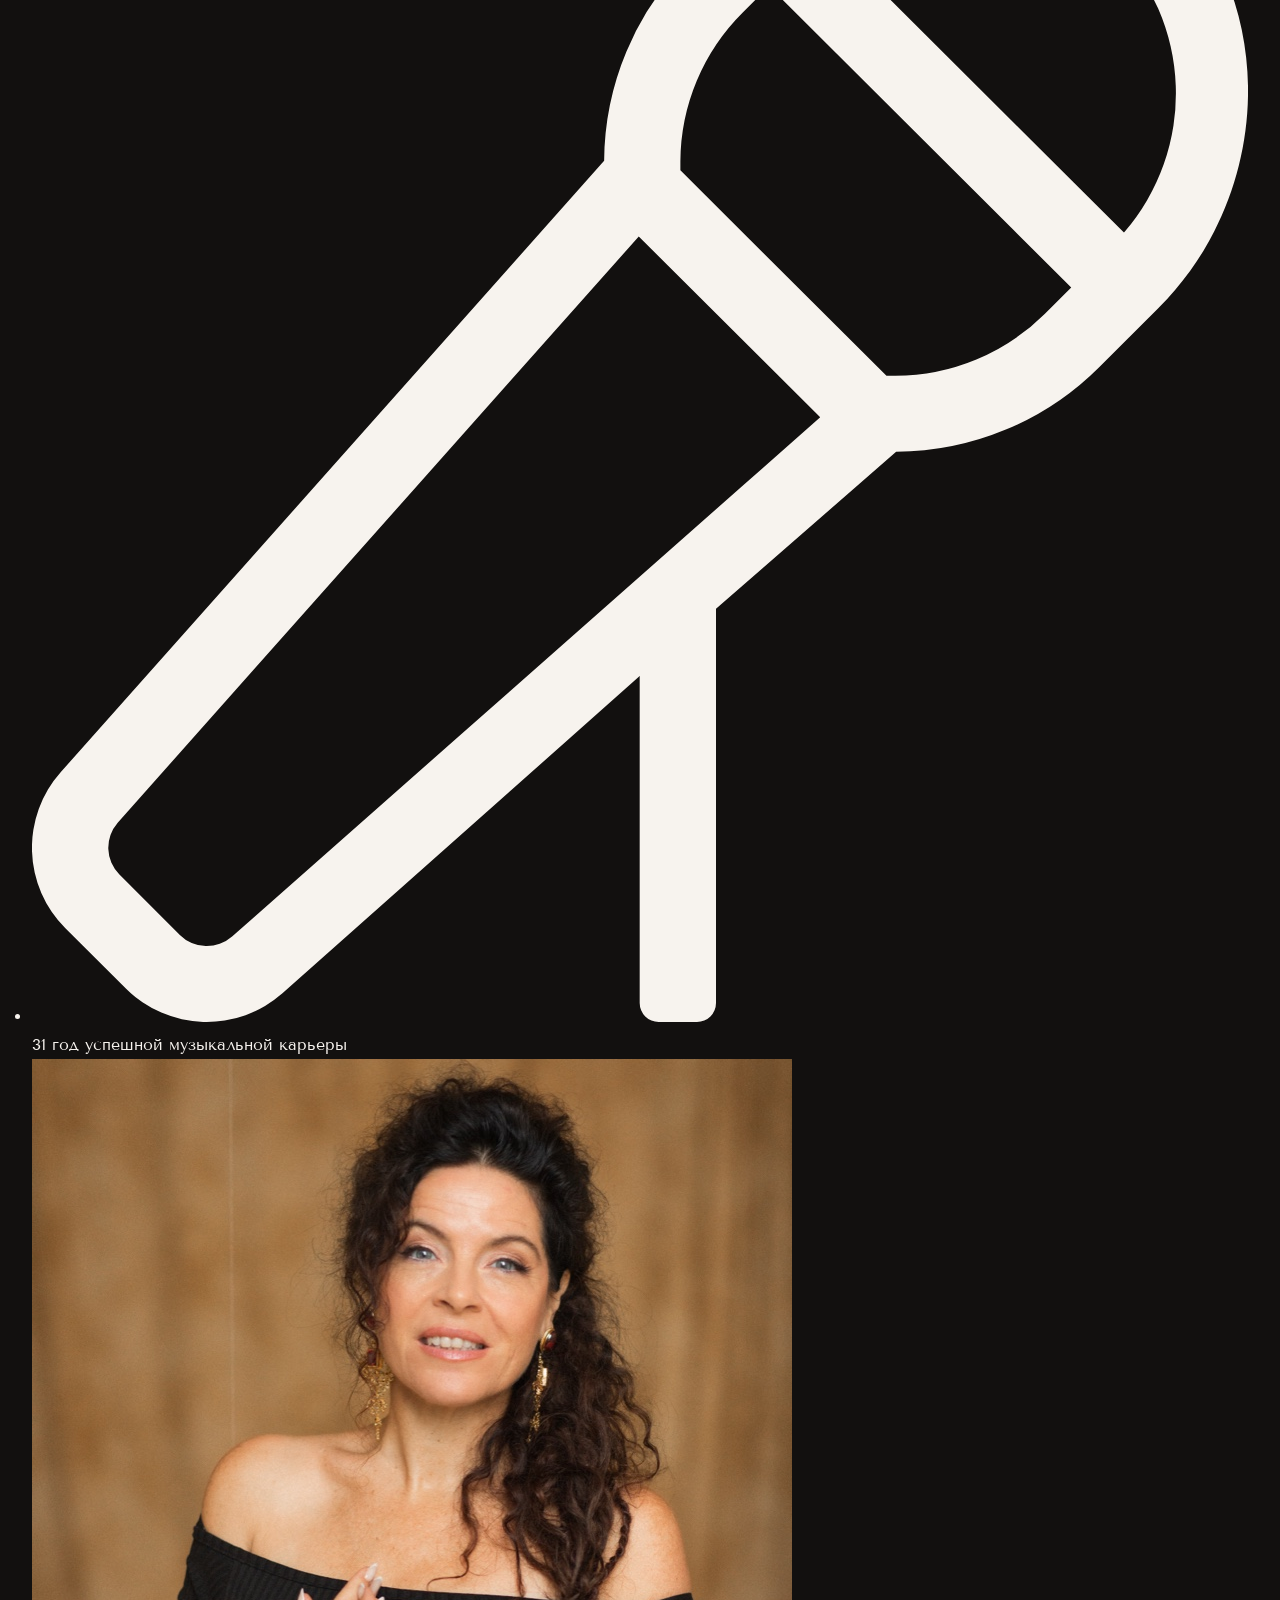
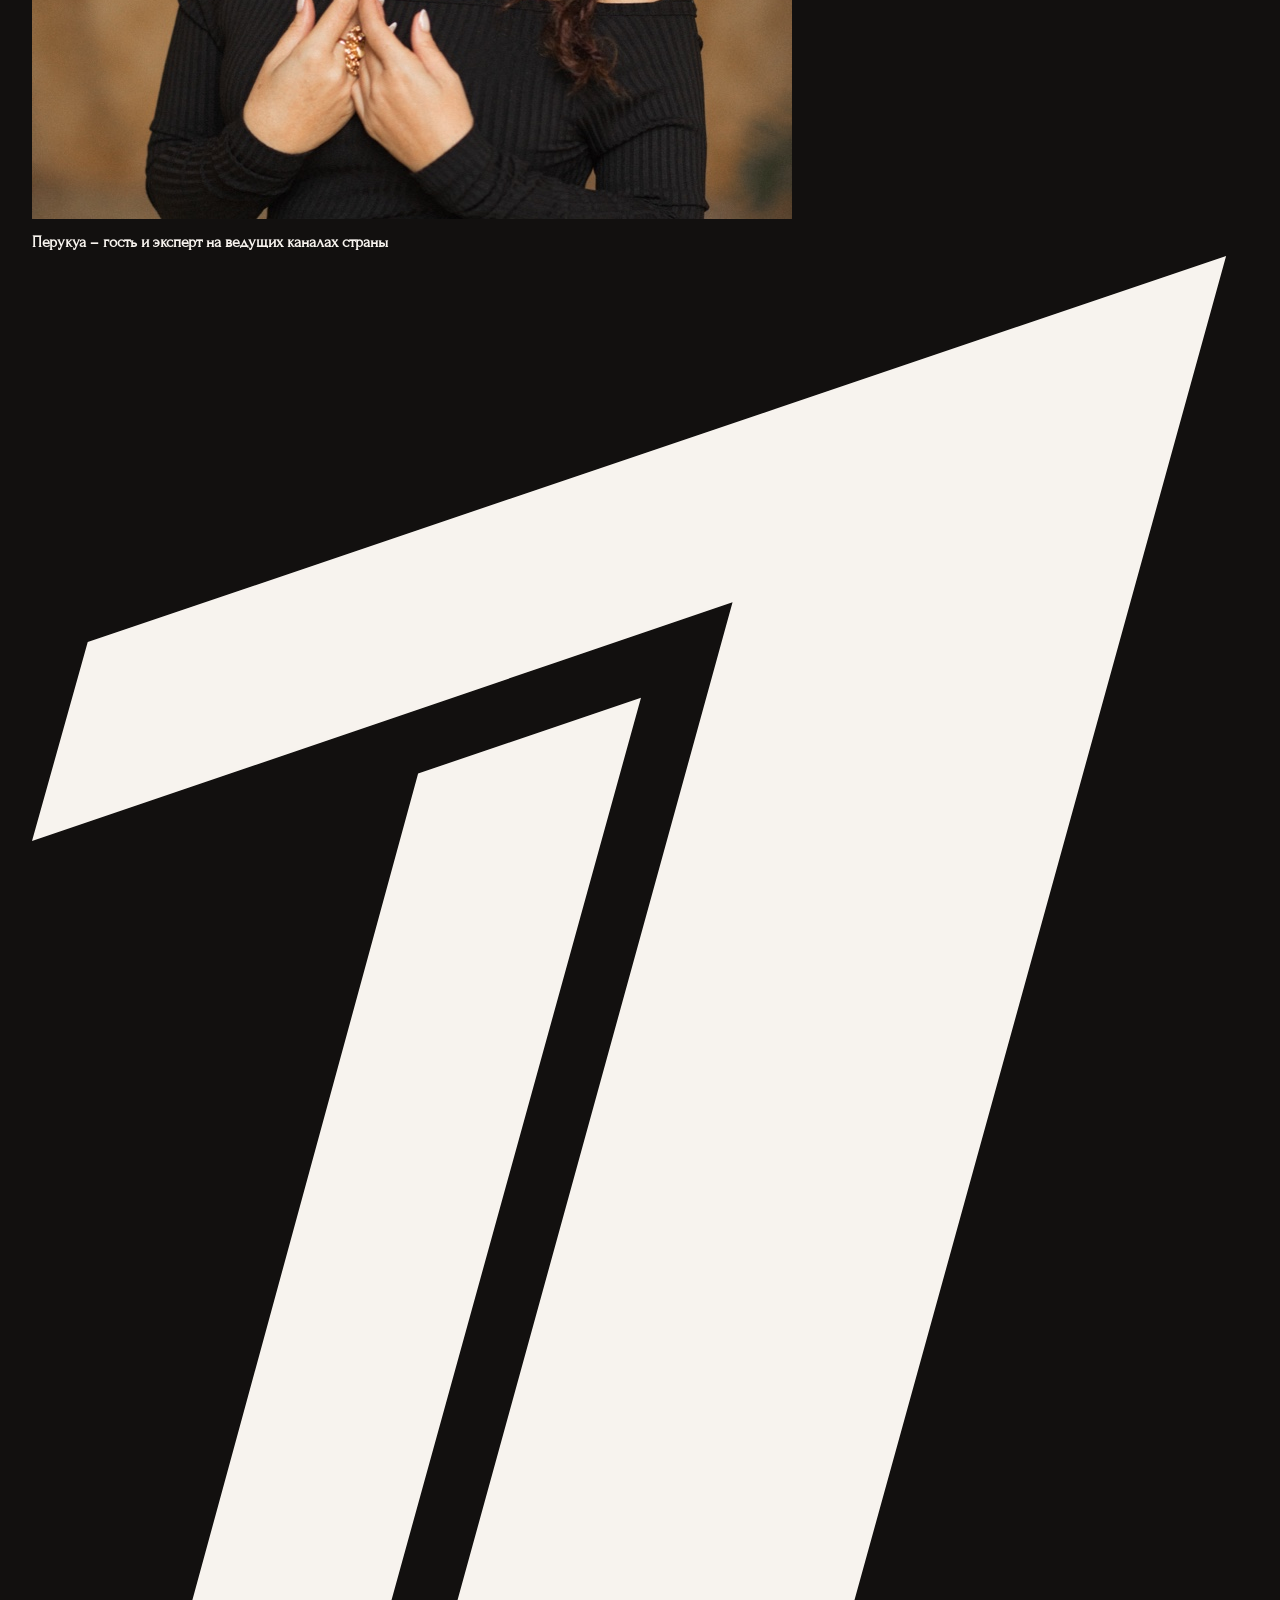
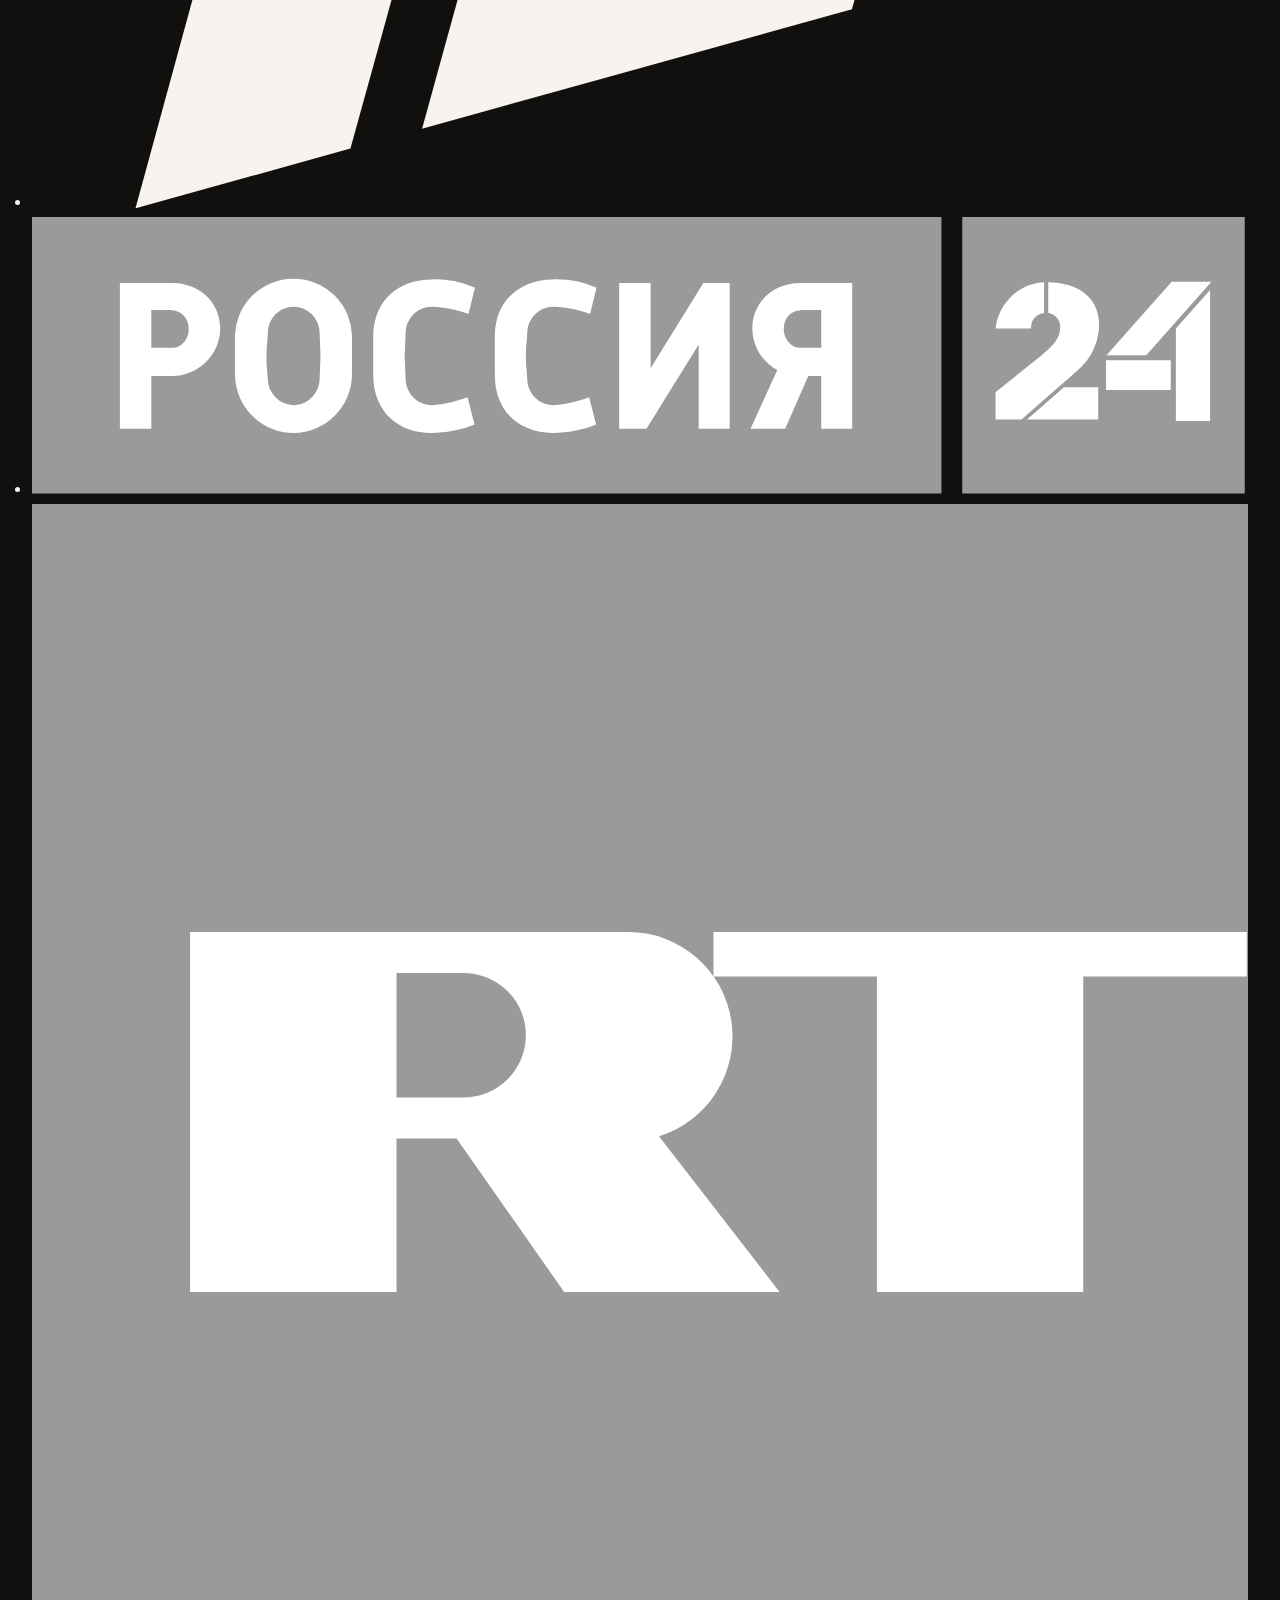
==== commit 077fedb5: "feat: complete typography & visual modernization for Kremlin, Audio, and Bio pages" ====
--- a/index.html
+++ b/index.html
@@ -1,11 +1,24 @@
 <!DOCTYPE html>
-<html lang="ru">
+<html lang="ru" data-language-id="2">
 <head>
-  <meta charset="UTF-8">
-  <meta name="viewport" content="width=device-width, initial-scale=1.0">
-  <meta name="description" content="Перукуа — Голос Матери Земли. Современный редизайн официального сайта.">
-  <title>Перукуа — Голос Матери Земли (Redesign Concept)</title>
-  <link rel="stylesheet" href="style.css">
+  <meta name="viewport" content="width=device-width, initial-scale=1"/>
+  <meta charset="UTF-8"/>
+  <title>Перукуа — Голос Матери Земли</title>
+  <meta name="description" content="Перукуа – Голос Матери Земли"/>
+  <meta name="keywords" content="Перукуа сокровенная женственность йога мантра голос матери земли"/>
+  <meta name="facebook-domain-verification" content="kdbkjkzxedlanq5jg2w0dafw5hteee" />
+  <link rel="apple-touch-icon" sizes="180x180" href="/apple-touch-icon.png?v=1">
+  <link rel="icon" type="image/png" sizes="32x32" href="/favicon-32x32.png?v=1">
+  <link rel="icon" type="image/png" sizes="16x16" href="/favicon-16x16.png?v=1">
+  <link rel="manifest" href="/site-ru.webmanifest?v=1">
+  <link rel="shortcut icon" href="/favicon.ico?v=1">
+  <meta name="apple-mobile-web-app-title" content="Peruquois">
+  <meta name="application-name" content="Peruquois">
+  <meta name="msapplication-TileColor" content="#da532c">
+  <meta name="theme-color" content="#ffffff">
+  <link rel="stylesheet" href="/style.css"/>
+  <script src="/js/core.js"></script>
+  <script src="/js/stats.js"></script>
 </head>
 <body>
 
@@ -16,197 +29,485 @@
     <div class="energy-blob blob-3"></div>
   </div>
 
-  <!-- Transparent Floating Header -->
-  <header>
-    <div class="nav-container">
-      <a href="#" class="logo">PERUQUOIS<span>.</span></a>
-      <ul class="nav-menu">
-        <li><a href="#about" class="nav-link">Био</a></li>
-        <li><a href="#courses" class="nav-link">Курсы</a></li>
-        <li><a href="#music" class="nav-link">Музыка</a></li>
-        <li><a href="#events" class="nav-link">События</a></li>
-      </ul>
-      <button class="nav-cta">Присоединиться</button>
+  <!-- Transparent Floating Header Navigation -->
+  <nav class="nav-main showAnimation">
+    <label for="menuToggle" class="nav-main__toggle">
+      <svg xmlns="http://www.w3.org/2000/svg" width="26" height="18"><g fill="#ffffff"><rect width="26" height="4" rx="1"/><rect width="26" height="4" y="7" rx="1"/><rect width="26" height="4" y="14" rx="1"/></g></svg>
+    </label>
+    <input type="checkbox" id="menuToggle"/>
+    <a href="/ru/" class="js-link nav-main__logo">Перукуа</a>
+    <ul class="nav-main__items">
+      <li><a href="/ru/bio/" class="js-actionClick js-link" data-action="nav-item-click" data-action-param="7">Био</a></li>
+      <li><a href="/ru/audio/" class="js-actionClick js-link" data-action="nav-item-click" data-action-param="1">Музыка</a></li>
+      <li><a href="/ru/video/" class="js-actionClick js-link" data-action="nav-item-click" data-action-param="2">Видео</a></li>
+      <li><a href="/ru/courses/" class="js-actionClick js-link" data-action="nav-item-click" data-action-param="8">Онлайн-курсы</a></li>
+      <li><a href="/ru/events/" class="js-actionClick js-link" data-action="nav-item-click" data-action-param="10">События</a></li>
+      <li><a href="/ru/contacts/" class="js-actionClick js-link" data-action="nav-item-click" data-action-param="40">Контакты</a></li>
+    </ul>
+    <div class="nav-right">
+      <a title="Мои заказы" href="/ru/user/" class="js-link nav-main__account">Мои заказы</a>
+      <a title="" href="/ru/cart/" class="js-link nav-main__cart">
+        <svg xmlns="http://www.w3.org/2000/svg" viewBox="0 0 448 512" fill="currentColor"><path d="M352 160v-32C352 57.42 294.579 0 224 0 153.42 0 96 57.42 96 128v32H0v272c0 44.183 35.817 80 80 80h288c44.183 0 80-35.817 80-80V160h-96zm-192-32c0-35.29 28.71-64 64-64s64 28.71 64 64v32H160v-32zm160 120c-13.255 0-24-10.745-24-24s10.745-24 24-24 24 10.745 24 24-10.745 24-24 24zm-192 0c-13.255 0-24-10.745-24-24s10.745-24 24-24 24 10.745 24 24-10.745 24-24 24z"/></svg>
+        <sup id="js-cartCounter" style="display: none;">0</sup>
+      </a>
     </div>
-  </header>
+  </nav>
 
   <!-- Hero Section -->
-  <section class="hero">
-    <div class="hero-tag">Музыкальный феномен & женский лидер</div>
-    <h1 class="hero-title">Раскрой свою <em>внутреннюю женщину</em> и силу своего голоса</h1>
-    <p class="hero-desc">Практики от ведущей крупнейших семинаров для женщин в мире. 27 лет опыта на 5 континентах, помогающего раскрыть истинную женственность и освободиться от внутренних барьеров.</p>
-    <div class="hero-actions">
-      <a href="#courses" class="btn btn-primary">Посмотреть курсы</a>
-      <a href="#music" class="btn btn-secondary">Слушать музыку</a>
+  <section class="intro" style="background-image: linear-gradient(to bottom, rgba(18, 16, 15, 0.4), rgba(18, 16, 15, 0.95)), url(/i/banners/5.jpg);">
+    <div class="intro-container">
+      <span class="hero-tag">Музыкальный феномен & женский лидер</span>
+      <h1 class="intro__header">Почувствуй свою женственность</h1>
+      <p class="hero-desc">Практики от ведущей крупнейших семинаров для женщин в мире. 27 лет опыта на 5 континентах, помогающего раскрыть истинную женственность и освободиться от внутренних барьеров.</p>
+      <div class="hero-actions">
+        <a href="#courses" class="btn btn-primary">Посмотреть курсы</a>
+        <a href="#music" class="btn btn-secondary">Слушать музыку</a>
+      </div>
     </div>
   </section>
 
   <main>
+    <!-- Bio & Stats Section -->
+    <section class="featureSlide featureSlide__bio">
+      <div class="section-header">
+        <span class="section-tag">О Перукуа</span>
+        <h2 class="section-title">Раскрой свою внутреннюю женщину</h2>
+        <p class="section-subtitle">с ведущей крупнейших семинаров для женщин в мире</p>
+      </div>
+      
+      <div class="bio-layout">
+        <ul class="feature">
+          <li>
+            <svg xmlns="http://www.w3.org/2000/svg" viewBox="0 0 448 512" fill="currentColor"><path d="M149.8 369l-7.9 46.3c-1.8 10.6 2.5 21.1 11.2 27.4 4.9 3.5 10.7 5.4 16.4 5.4 4.4 0 8.9-1.1 13-3.3L224 423l41.5 21.8c9.5 5 20.8 4.2 29.5-2.1 8.7-6.3 13-16.8 11.2-27.4l-7.9-46.3 33.5-32.7c7.7-7.5 10.4-18.5 7.1-28.7s-12-17.5-22.6-19l-46.4-6.8-20.7-42.1C244.3 230 234.7 224 224 224s-20.3 6-25 15.6l-20.7 42.1-46.4 6.8c-10.6 1.5-19.3 8.8-22.6 19s-.6 21.2 7.1 28.7l33.4 32.8zm49.6-58.1L224 261l24.6 49.9 55 8-39.8 38.9 9.4 54.8-49.2-25.8-49.2 25.9 9.4-54.8-39.8-38.9 55-8.1zM400 64h-48V8c0-4.4-3.6-8-8-8h-16c-4.4 0-8 3.6-8 8v56H128V8c0-4.4-3.6-8-8-8h-16c-4.4 0-8 3.6-8 8v56H48C21.5 64 0 85.5 0 112v352c0 26.5 21.5 48 48 48h352c26.5 0 48-21.5 48-48V112c0-26.5-21.5-48-48-48zm16 400c0 8.8-7.2 16-16 16H48c-8.8 0-16-7.2-16-16V192h384v272zm0-304H32v-48c0-8.8 7.2-16 16-16h352c8.8 0 16 7.2 16 16v48z"/></svg>
+            <span>27 лет проводит семинары для женщин в Европе, Америке, Азии и Австралии</span>
+          </li>
+          <li>
+            <svg xmlns="http://www.w3.org/2000/svg" viewBox="0 0 640 512" fill="currentColor"><path d="M544 224c44.2 0 80-35.8 80-80s-35.8-80-80-80-80 35.8-80 80 35.8 80 80 80zm0-128c26.5 0 48 21.5 48 48s-21.5 48-48 48-48-21.5-48-48 21.5-48 48-48zM320 256c61.9 0 112-50.1 112-112S381.9 32 320 32 208 82.1 208 144s50.1 112 112 112zm0-192c44.1 0 80 35.9 80 80s-35.9 80-80 80-80-35.9-80-80 35.9-80 80-80zm244 192h-40c-15.2 0-29.3 4.8-41.1 12.9 9.4 6.4 17.9 13.9 25.4 22.4 4.9-2.1 10.2-3.3 15.7-3.3h40c24.2 0 44 21.5 44 48 0 8.8 7.2 16 16 16s16-7.2 16-16c0-44.1-34.1-80-76-80zM96 224c44.2 0 80-35.8 80-80s-35.8-80-80-80-80 35.8-80 80 35.8 80 80 80zm0-128c26.5 0 48 21.5 48 48s-21.5 48-48 48-48-21.5-48-48 21.5-48 48-48zm304.1 180c-33.4 0-41.7 12-80.1 12-38.4 0-46.7-12-80.1-12-36.3 0-71.6 16.2-92.3 46.9-12.4 18.4-19.6 40.5-19.6 64.3V432c0 26.5 21.5 48 48 48h288c26.5 0 48-21.5 48-48v-44.8c0-23.8-7.2-45.9-19.6-64.3-20.7-30.7-56-46.9-92.3-46.9zM480 432c0 8.8-7.2 16-16 16H176c-8.8 0-16-7.2-16-16v-44.8c0-16.6 4.9-32.7 14.1-46.4 13.8-20.5 38.4-32.8 65.7-32.8 27.4 0 37.2 12 80.2 12s52.8-12 80.1-12c27.3 0 51.9 12.3 65.7 32.8 9.2 13.7 14.1 29.8 14.1 46.4V432zM157.1 268.9c-11.9-8.1-26-12.9-41.1-12.9H76c-41.9 0-76 35.9-76 80 0 8.8 7.2 16 16 16s16-7.2 16-16c0-26.5 19.8-48 44-48h40c5.5 0 10.8 1.2 15.7 3.3 7.5-8.5 16.1-16 25.4-22.4z"/></svg>
+            <span>Ведущая крупнейших в мире практических семинаров раскрытия женственности</span>
+          </li>
+          <li>
+            <svg xmlns="http://www.w3.org/2000/svg" viewBox="0 0 496 512" fill="currentColor"><path d="M248 8C111 8 0 119 0 256s111 248 248 248 248-111 248-248S385 8 248 8zm193.2 152h-82.5c-9-44.4-24.1-82.2-43.2-109.1 55 18.2 100.2 57.9 125.7 109.1zM336 256c0 22.9-1.6 44.2-4.3 64H164.3c-2.7-19.8-4.3-41.1-4.3-64s1.6-44.2 4.3-64h167.4c2.7 19.8 4.3 41.1 4.3 64zM248 40c26.9 0 61.4 44.1 78.1 120H169.9C186.6 84.1 221.1 40 248 40zm-67.5 10.9c-19 26.8-34.2 64.6-43.2 109.1H54.8c25.5-51.2 70.7-90.9 125.7-109.1zM32 256c0-22.3 3.4-43.8 9.7-64h90.5c-2.6 20.5-4.2 41.8-4.2 64s1.5 43.5 4.2 64H41.7c-6.3-20.2-9.7-41.7-9.7-64zm22.8 96h82.5c9 44.4 24.1 82.2 43.2 109.1-55-18.2-100.2-57.9-125.7-109.1zM248 472c-26.9 0-61.4-44.1-78.1-120h156.2c-16.7 75.9-51.2 120-78.1 120zm67.5-10.9c19-26.8 34.2-64.6 43.2-109.1h82.5c-25.5 51.2-70.7 90.9-125.7 109.1zM363.8 320c2.6-20.5 4.2-41.8 4.2-64s-1.5-43.5-4.2-64h90.5c6.3 20.2 9.7 41.7 9.7 64s-3.4 43.8-9.7 64h-90.5z"/></svg>
+            <span>Женщины из 63 стран были участницами семинаров Перукуа</span>
+          </li>
+          <li>
+            <svg xmlns="http://www.w3.org/2000/svg" viewBox="0 0 512 512" fill="currentColor"><path d="M462.3 62.7c-54.5-46.4-136-38.7-186.6 13.5L256 96.6l-19.7-20.3C195.5 34.1 113.2 8.7 49.7 62.7c-62.8 53.6-66.1 149.8-9.9 207.8l193.5 199.8c6.2 6.4 14.4 9.7 22.6 9.7 8.2 0 16.4-3.2 22.6-9.7L472 270.5c56.4-58 53.1-154.2-9.7-207.8zm-13.1 185.6L256.4 448.1 62.8 248.3c-38.4-39.6-46.4-115.1 7.7-161.2 54.8-46.8 119.2-12.9 142.8 11.5l42.7 44.1 42.7-44.1c23.2-24 88.2-58 142.8-11.5 54 46 46.1 121.5 7.7 161.2z"/></svg>
+            <span>98 из 100 женщин достигли значительных личных изменений после курсов и семинаров</span>
+          </li>
+          <li>
+            <svg xmlns="http://www.w3.org/2000/svg" viewBox="0 0 576 512" fill="currentColor"><path d="M463.7 0H112.3c-4.2 0-8.1 2.2-10.3 5.8L1.7 168.6c-2.7 4.4-2.2 10.1 1.2 14l276 325.2c4.8 5.6 13.4 5.6 18.2 0l276-325.2c3.4-3.9 3.8-9.6 1.2-14L474 5.8c-2.2-3.6-6.1-5.8-10.3-5.8zm-13.6 36l74.3 124h-83L384.6 36h65.5zM345 36l56.8 124H174.1L231 36h114zm-219.1 0h65.5l-56.8 124h-83l74.3-124zM61.2 192h73L216 384 61.2 192zm112 0h229.5L288 455.8 173.2 192zM360 384l81.8-192h73L360 384z"/></svg>
+            <span>Автор более 40 уникальных курсов и практик</span>
+          </li>
+          <li>
+            <svg xmlns="http://www.w3.org/2000/svg" viewBox="0 0 512 512" fill="currentColor"><path d="M509.05273,219.03853l-39.71289-16.56934-16.55859-39.73866a5.32506,5.32506,0,0,0-9.541,0l-16.56054,39.73866-39.71094,16.56934a5.33947,5.33947,0,0,0,0,9.54721L426.67969,245.157l16.56054,39.73671a5.3235,5.3235,0,0,0,9.541,0L469.33984,245.157l39.71289-16.57129a5.33947,5.33947,0,0,0,0-9.54721ZM364.30049,267.08,259.38106,251.77833,212.46892,156.549a22.735,22.735,0,0,0-20.59634-12.7878A22.40581,22.40581,0,0,0,171.37,156.549l-46.91214,95.22933L19.6322,267.08C.84859,269.76557-6.65235,293.06155,6.94311,306.349l75.91578,74.05684L64.85663,485.01914A23.00313,23.00313,0,0,0,87.45322,512a22.60025,22.60025,0,0,0,10.68884-2.6856l93.82428-49.37123,93.82429,49.37123A23.38328,23.38328,0,0,0,296.38571,512a23.09547,23.09547,0,0,0,22.69035-26.88718l-17.9085-104.61329,75.91578-74.05685C390.6788,293.06155,383.0841,269.87487,364.30049,267.08ZM266.78824,369.28873l17.596,103.14558-92.51162-48.7779L99.361,472.43431l17.596-103.14558L42.26,296.1531l103.388-15.08305,46.31831-93.83969,46.19331,93.83969L341.57888,296.1531ZM423.1875,81.33009,374.59375,57.01744,350.3125,8.17327c-5.40625-10.89769-23.21875-10.89769-28.625,0L297.40625,56.81419,248.8125,81.12683A16.04689,16.04689,0,0,0,240,95.433a16.46336,16.46336,0,0,0,8.8125,14.50941L297.40625,134.255,321.6875,182.896A16.07056,16.07056,0,0,0,336,191.79235a15.87374,15.87374,0,0,0,14.3125-8.8964L374.59375,134.255l48.59375-24.31264a16.0185,16.0185,0,0,0,0-28.6123ZM355.5,107.94109a16.19316,16.19316,0,0,0-7.1875,7.2078L336,139.86805l-12.3125-24.71916a16.75685,16.75685,0,0,0-7.1875-7.2078L291.8125,95.54243,316.5,83.12813a16.11584,16.11584,0,0,0,7.1875-7.2078L336,51.20117l12.3125,24.71916a16.59161,16.59161,0,0,0,7.1875,7.2078l24.6875,12.4143Z"/></svg>
+            <span>Мудрость и творчество Перукуа – источник вдохновения для более миллиона женщин</span>
+          </li>
+          <li>
+            <svg xmlns="http://www.w3.org/2000/svg" viewBox="0 0 640 512" fill="currentColor"><path d="M232 96h-16a8 8 0 0 0-8 8v304a8 8 0 0 0 8 8h16a8 8 0 0 0 8-8V104a8 8 0 0 0-8-8zm-96 96h-16a8 8 0 0 0-8 8v112a8 8 0 0 0 8 8h16a8 8 0 0 0 8-8V200a8 8 0 0 0-8-8zm-96 32H24a8 8 0 0 0-8 8v48a8 8 0 0 0 8 8h16a8 8 0 0 0 8-8v-48a8 8 0 0 0-8-8zm384-96h-16a8 8 0 0 0-8 8v240a8 8 0 0 0 8 8h16a8 8 0 0 0 8-8V136a8 8 0 0 0-8-8zm192 96h-16a8 8 0 0 0-8 8v48a8 8 0 0 0 8 8h16a8 8 0 0 0 8-8v-48a8 8 0 0 0-8-8zM520 64h-16a8 8 0 0 0-8 8v368a8 8 0 0 0 8 8h16a8 8 0 0 0 8-8V72a8 8 0 0 0-8-8zM328 0h-16a8 8 0 0 0-8 8v496a8 8 0 0 0 8 8h16a8 8 0 0 0 8-8V8a8 8 0 0 0-8-8z"/></svg>
+            <span>Источник невероятного голоса, имеющего трансформирующую силу</span>
+          </li>
+          <li>
+            <svg xmlns="http://www.w3.org/2000/svg" viewBox="0 0 512 512" fill="currentColor"><path d="M475.78 33.5a122.38 122.38 0 0 0-170.45 2.13l-28.77 28.68a121 121 0 0 0-35.66 85.08L12.06 406.85a47.88 47.88 0 0 0 2 65.71l25.46 25.38a48.27 48.27 0 0 0 65.93 2l150.42-133.6V504a8 8 0 0 0 8 8H280a8 8 0 0 0 8-8V338l75.85-66.08a121.82 121.82 0 0 0 85.37-35.54l25.09-25C523 162.86 525.64 80.79 475.78 33.5zM84.25 476a16.08 16.08 0 0 1-22-.68l-25.44-25.39a16 16 0 0 1-.72-21.86l219.39-246.83 76.4 76.13zM426.5 213.74a89.56 89.56 0 0 1-62.92 26.17h-3.8L273 153.42v-3.78a88.92 88.92 0 0 1 26.27-62.7l11.06-11 127.24 126.77zm33.28-34.14L333.52 53.77A89.34 89.34 0 0 1 459.78 179.6z"/></svg>
+            <span>31 год успешной музыкальной карьеры</span>
+          </li>
+        </ul>
+        <div class="bio-visual">
+          <img src="/i/features/bio/header-1.jpg" alt="Перукуа" class="bio-hero-img"/>
+        </div>
+      </div>
+
+      <!-- TV & Media partners -->
+      <div class="media-partners">
+        <h4 class="bio__media-header">Перукуа – гость и эксперт на ведущих каналах страны</h4>
+        <ul class="bio__media">
+          <li><svg xmlns="http://www.w3.org/2000/svg" viewBox="0 0 47 60" fill="currentColor"><path d="M2.154 14.923L0 22.615l27.077-9.23-12 43.538 16.615-4.615L46.154 0l-44 14.923zM14.924 20L4 60l8.308-2.308 11.23-40.615L14.923 20z"/></svg></li>
+          <li><svg xmlns="http://www.w3.org/2000/svg" viewBox="0 0 263 60" fill="currentColor"><g fill="none"><path fill="#9A9A9A" d="M0 0h196.7v59.8H0zM201.2 0h61.1v59.8h-61.1z"/><g fill="#FFF"><path d="M166.2 14.3c-5.7 0-10.4 4-10.4 9.8 0 3.9 2.2 7.3 5.4 9l-5.8 12.7h7.5l5-11.4h2.8v11.4h6.7V14.3h-11.2zm0 5.8h4.5v8.2h-4.5c-2 0-3.6-1.8-3.6-4.1s1.5-4 3.6-4zM145.2 14.3l-11.4 18.4V14.3H127v31.5h5.9l11.3-18.2v18.2h6.7V14.3zM30.3 20.1h-4.5v8.2h4.5c2 0 3.6-1.8 3.6-4.1s-1.6-4-3.6-4zm0-5.8c5.7 0 10.4 4 10.4 9.8 0 5.6-4.7 10.3-10.4 10.3h-4.5v11.4H19V14.3h11.3zm32.1 15.8l-.2-5a5.7 5.7 0 00-5.6-5.7c-3.1 0-5.5 2.5-5.6 5.6 0 1.4-.3 3.1-.3 5 0 2 .2 3.7.3 5a5.7 5.7 0 005.6 5.7c3 0 5.5-2.5 5.6-5.6l.2-5zm-5.8 16.6c-7 0-12.7-5.7-12.7-12.7v-8a12.6 12.6 0 1125.3 0v8c0 7-5.7 12.7-12.6 12.7zm29.8-33.2c-7 0-12.7 4.5-12.6 12.6v8c0 8.2 5.6 12.6 12.6 12.6 3 0 6.4-.6 9.3-1.8L94.2 39c-2.8 1.1-6.1 1.7-7.8 1.7-3 0-5.5-2.5-5.6-5.6l-.2-5 .2-5a5.7 5.7 0 015.6-5.7c1.8 0 5.3.5 8 1.6l1.4-5.7a22 22 0 00-9.4-1.8zm26.3 0c-7 0-12.7 4.5-12.6 12.6v8c0 8.2 5.6 12.6 12.6 12.6 3 0 6.4-.6 9.3-1.8l-1.5-5.9c-2.8 1.1-6.1 1.7-7.8 1.7-3 0-5.5-2.5-5.6-5.6 0-1.4-.3-3.1-.3-5 0-2 .3-3.7.3-5a5.7 5.7 0 015.6-5.7c1.8 0 5.3.5 8 1.6l1.4-5.7a22 22 0 00-9.4-1.8z"/></g><path fill="#FFF" d="M246.3 30.9v6.5h-14V31h14zm.1-16.8l-14 15.8h8.6L255.1 14h-8.7zm1 0v.2l.2-.2h-.2zm7.4 1.7l-7.4 8.3v20h7.4V15.9zm-35-1.7v6.6c1.5.3 2.6 1.6 2.6 3.1 0 2.6-1.8 4.3-4.3 6.3l-9.7 7.8v5.9h5.6l12-10.5a13 13 0 004.8-10c0-6.2-4.9-9.1-11-9.2zm-1 0c-5.4.3-9.8 4.6-10.4 10h7.7v-.3c0-1.6 1.2-3 2.8-3V14zm4.4 22.7l-8 7h15.4v-7h-7.4z"/></g></svg></li>
+          <li><svg xmlns="http://www.w3.org/2000/svg" viewBox="0 0 60 60" fill="currentColor"><g fill="none"><path fill="#9A9A9A" d="M0 0h60v60H0z"/><g fill="#FFF"><path d="M59.941 21.118v2.199h-8.07v15.564H41.69V23.316h-8.064v-2.198z"/><path d="M30.935 31.195l.003-.002a5.153 5.153 0 00-1.532-10.075h.018H7.801v17.764h10.184v-7.575h2.965l5.308 7.575 10.63-.001-5.953-7.686zm-9.64-1.91v.001h-3.309v-6.144h3.309v-.002a3.072 3.072 0 110 6.144z"/></g></g></svg></li>
+          <li><svg xmlns="http://www.w3.org/2000/svg" viewBox="0 0 147 48" fill="currentColor"><path fill="#9A9A9A" d="M93.4 0h-39c-2.6 0-4.6 2-4.6 4.5v39a4.5 4.5 0 004.5 4.5h39c2.5 0 4.5-2 4.5-4.5v-39c0-2.5-2-4.5-4.4-4.5zm-12 45c0 .9-.3 1.4-1 1.4H67.6c-.8 0-1.1-.5-1.1-1.3V32.5c0-.5.4-1 .9-1h13c.5 0 1 .5 1 1v12.6zm0-29.3c0 .5-.4.9-.9.9h-13a1 1 0 01-1-1V3c0-.8.4-1.3 1.2-1.3h12.5c.8 0 1.2.5 1.2 1.3v12.8zM142.3 0h-39c-2.5 0-4.5 2-4.5 4.5v39a4.5 4.5 0 004.4 4.5h39.1a4.5 4.5 0 004.5-4.5v-39c0-2.5-2-4.5-4.5-4.5zm-27.2 45c0 .9-.3 1.4-1.2 1.4H104a3.4 3.4 0 01-3.7-3.7V18c0-.9.4-1.4 1.2-1.4h12.7c.5 0 .9.4 1 .9v27.6zm30.1-2.3a3.4 3.4 0 01-3.6 3.7h-10.2c-.8 0-1.2-.5-1.2-1.3V17.5c0-.6.4-1 1-1H144c.7 0 1 .5 1 1.3l.1 25zM43.5 0h-39C2 0 0 2 0 4.5v39C0 46 2 48 4.5 48h39c2.5 0 4.5-2 4.5-4.5v-39C48 2 46 0 43.5 0zM16.3 45c0 .9-.3 1.4-1.2 1.4H5.3a3.4 3.4 0 01-3.7-3.7V18c0-.9.3-1.4 1-1.4h12.8c.5 0 1 .4 1 .9v27.6zm30.1-2.3a3.4 3.4 0 01-3.7 3.7H32.6c-.8 0-1.2-.5-1.2-1.3V17.5c0-.6.5-1 1-1h12.9c.8 0 1.1.5 1.2 1.3v25z"/></svg></li>
+          <li><svg xmlns="http://www.w3.org/2000/svg" viewBox="0 0 162 60" fill="currentColor"><g fill="#9A9A9A"><path d="M151.3 53.2a28 28 0 0010.3-16.5h-15a15 15 0 01-13.7 8.5c-4.4 0-7.8-1.4-10.8-4.4-3-3-4.5-6.6-4.5-10.7s1.5-8 4.5-10.8a15.3 15.3 0 0124.2 3.5h15.4a28 28 0 00-10.4-16A28.7 28.7 0 00133 .6c-8.3 0-15.2 2.9-21 8.7a28.5 28.5 0 00-8.7 21c0 8.3 2.8 15.2 8.6 21a29.2 29.2 0 0039.3 1.9zM61.9.2v14H74v44.6h14V14.3h12.3V.3zM29.8.2C21.6.2 14.6 3.1 8.8 9A28.5 28.5 0 000 30c0 8.2 2.8 15.2 8.7 21a28.5 28.5 0 0021 8.7c7 0 13.3-2.2 18.6-6.6a28 28 0 0010.3-16.4H43.5A15 15 0 0129.8 45c-4.3 0-8-1.4-10.8-4.4-3-3-4.4-6.7-4.4-10.8 0-4 1.4-7.9 4.4-10.7a15.3 15.3 0 0124.2 3.5h15.5a29.6 29.6 0 00-10.4-16A29.6 29.6 0 0029.8.2z"/></g></svg></li>
+          <li><svg xmlns="http://www.w3.org/2000/svg" viewBox="0 0 52 60" fill="currentColor"><g fill="#9A9A9A"><path d="M14.1 5l13.3-5 24.4 27.8-6 13.2z"/><path d="M27.4 55.1L14 60V5l13.3-5z"/><path d="M0 27.8h51.8l-6 13.2H12.5z"/></g></svg></li>
+          <li><svg xmlns="http://www.w3.org/2000/svg" viewBox="0 0 60 59" fill="currentColor"><path fill-rule="evenodd" d="M30 .5A29.2 29.2 0 0130 59H0V.5h30zm-2.3 17a12.2 12.2 0 110 24.5 12.2 12.2 0 010-24.5z"/></svg></li>
+          <li><svg xmlns="http://www.w3.org/2000/svg" viewBox="0 0 146 60" fill="currentColor"><path d="M134.66 41.05c-.62.05-1.09.6-1.1 1.2-.1 1.8 0 3.6-.04 5.4.02.86-.07 1.75.13 2.58.22.6.93.96 1.56.8l7.76-.95c.37-.03.76-.13 1.02-.41.45-.4.37-1.06.41-1.6V42.7c-.01-.64.04-1.3-.14-1.92-.2-.53-.8-.81-1.34-.76l-8.26 1.03zM40.08 31.9c-.35.04-.72.14-.99.39-.27.3-.41.72-.37 1.12v6.44c-.81.14-1.62.24-2.43.3v-5.3c-.02-.6.05-1.26-.28-1.8-.37-.48-1-.57-1.55-.45-2.53.3-5.05.63-7.58.92-.47.06-1 .08-1.35.45-.44.4-.4 1.05-.41 1.59v21.83c.03.61-.05 1.28.31 1.84.22.18.47.4.77.43.68.02 1.34-.1 2.01-.18 2.16-.26 4.33-.54 6.5-.79.46-.04.98-.13 1.27-.53.34-.41.28-1 .3-1.48v-6.45l2.44-.3v6.38c.02.4-.03.9.3 1.21.29.48.92.53 1.42.46l7.71-.95c.44-.05.92-.1 1.27-.4.33-.29.42-.75.4-1.17l-.01-22.9c.01-.5-.02-1.1-.47-1.4-.44-.37-1.04-.22-1.55-.2l-7.71.94zm27.21-3.32c-.49.08-.72.58-.97.97-1.4 2.57-2.82 5.13-4.25 7.69-.07-2.16.01-4.32-.04-6.47.03-.56-.33-1.17-.9-1.33-.77-.08-1.55.08-2.31.17-2.1.26-4.18.5-6.27.77-.4.04-.85.17-1.09.54-.2.28-.24.65-.22 1v20.74c0 .94-.05 1.9.04 2.83.05.47.46.83.9.95.96.06 1.9-.16 2.87-.26l5.85-.72c.5 0 .98-.29 1.21-.73l4.36-7.88c.03 1.98-.01 3.97.01 5.95.02.44-.03.95.29 1.29.23.41.76.57 1.21.49 1.28-.11 2.55-.3 3.84-.46 1.5-.2 3-.34 4.5-.57.55-.07.97-.61.96-1.17V29.11c.02-.48-.02-1.09-.5-1.35-.44-.35-1.03-.24-1.54-.19-2.64.36-5.3.63-7.95 1zm26.57-3.28c-.68 0-1.48.34-1.54 1.1-.03 5.05.03 10.1-.03 15.15-.83.12-1.66.2-2.48.3V27.69c.03-.53-.06-1.21-.58-1.5-.4-.3-.9-.2-1.36-.16-2.29.3-4.58.56-6.88.85-.61.1-1.28.06-1.83.4-.34.33-.5.8-.45 1.27v22.9c.03.37-.03.81.23 1.13.22.23.5.48.85.5.72.01 1.43-.12 2.15-.2l6.88-.85c1.16-.12 2.32-.32 3.49-.38.01 1.15-.05 2.32.04 3.49.1.67.85 1.1 1.5.98.97-.09 1.95-.24 2.91-.35 1.1-.16 2.18-.22 3.25-.43.54-.13.78-.72.94-1.2 1.36-3.95 2.7-7.91 4.07-11.87.18-.49.3-1.12-.04-1.55-.32-.55-1.03-.6-1.58-.62V26.31c-.01-.6.01-1.33-.52-1.75-.45-.35-1.03-.23-1.56-.18-2.49.3-4.97.61-7.46.9zm19.81-2.43c-.61 0-1.07.49-1.24 1.05l-8.29 24.26c-.15.48-.07 1.07.31 1.42.36.4.95.4 1.45.35 2.97-.4 5.95-.72 8.92-1.12.5-.06.8-.53.94-.97.18-.7.33-1.4.49-2.1a76.7 76.7 0 014.26-.55c.2.72.34 1.46.64 2.15.35.5 1 .65 1.57.52 2.31-.3 4.64-.57 6.94-.86.72-.1 1.45-.13 2.15-.28.62-.2 1-.95.81-1.57-.16-.6-.41-1.2-.63-1.79-2.5-6.85-5-13.72-7.52-20.58-.11-.32-.23-.65-.53-.83-.42-.33-1-.26-1.48-.18-2.92.37-5.86.72-8.79 1.08zm20.39-2.52c-.52.01-1.06.21-1.35.67-.33.8-.08 1.68-.03 2.5.45 4.76.9 9.51 1.32 14.27.04.42.1.87.33 1.25.4.51 1.1.54 1.7.46 1.95-.26 3.9-.49 5.86-.72.52-.07 1.07-.14 1.53-.4.4-.37.42-.95.47-1.46.3-3.5.65-7 .97-10.5.17-1.88.3-3.76.54-5.63v-.6c-.2-.39-.43-.87-.9-.97-.96-.09-1.91.08-2.86.2-2.53.3-5.05.63-7.58.93zM1.32 9.12c-.4.04-.85.17-1.09.54-.24.3-.2.7-.22 1.06L0 33.26c.04.48-.08 1.02.22 1.43.15.28.45.4.73.49.97.05 1.91-.16 2.86-.26 1.92-.22 3.84-.48 5.75-.69.36-.06.75-.06 1.03-.33.55-.35.5-1.07.52-1.64-.02-4.76-.02-9.53-.01-14.29l2.43-.3c.02 4.81-.02 9.63.02 14.45-.06.65.39 1.33 1.06 1.41.64.02 1.27-.1 1.89-.17 2.16-.25 4.34-.53 6.5-.79.3-.04.62-.05.9-.18.43-.16.73-.6.72-1.06V7.72c.08-.75-.68-1.44-1.43-1.27-1.17.09-2.33.3-3.5.41L1.32 9.12zm36.72-4.5c-2.9.28-5.84 1.2-8.04 3.19a9.45 9.45 0 00-2.88 7 7.68 7.68 0 001.15 4.58c.57.94 1.5 1.62 2.51 2.04-1.72 2.84-3.44 5.68-5.18 8.52-.3.51-.36 1.19.04 1.66.27.45.89.54 1.38.47 2.99-.37 5.98-.75 8.98-1.1.49-.05 1.04-.18 1.27-.66.57-1 1.02-2.06 1.58-3.1.01.7-.02 1.38.05 2.06.03.6.55 1.1 1.13 1.16.34 0 .68-.04 1.02-.08 2.39-.31 4.79-.58 7.19-.88.42-.06.9-.11 1.23-.42.27-.31.38-.75.34-1.16V7.15c-.01-.94.05-1.9-.05-2.84-.07-.55-.62-.97-1.17-.95-.82 0-1.63.17-2.45.26l-8.1 1zM70.09.62h.52c.58.14 1.1.67 1.1 1.29.02 1.9-.04 3.81 0 5.73 0 .8.05 1.63-.1 2.42-.07.61-.73.86-1.27.94-1.11.17-2.24.26-3.36.42v11.75c-.01 1.06.05 2.13-.05 3.2-.1.62-.76.97-1.35.98-1.78.21-3.56.45-5.35.66-1.14.11-2.28.39-3.44.26-.32-.05-.55-.31-.71-.58-.22-.52-.17-1.1-.2-1.66V12.8c-.95.1-1.9.25-2.86.35-.5 0-1.12.07-1.44-.39-.41-.37-.35-.96-.35-1.45.02-2.27-.01-4.54.01-6.8.03-.4-.04-.9.3-1.2.44-.53 1.17-.49 1.77-.6 5.6-.67 11.2-1.33 16.78-2.07"/></svg></li>
+        </ul>
+      </div>
+    </section>
+
     <!-- Courses Section -->
-    <section id="courses">
+    <section id="courses" class="highlight">
       <div class="section-header">
         <span class="section-tag">Онлайн-практики</span>
-        <h2 class="section-title">Почувствуй настоящую себя, свободную от травм и сомнений</h2>
+        <h2 class="section-title">Почувствуй настоящую себя</h2>
+        <p class="section-subtitle">свободную от эмоциональных травм, сомнений, стресса и ограничений</p>
       </div>
       
-      <div class="courses-grid">
-        <!-- Course 1 -->
-        <div class="course-card">
-          <div>
-            <div class="course-badge">Флагманский курс</div>
-            <div class="course-content">
-              <h3>Раскрой Голос Своей Силы</h3>
-              <p>Легендарная программа активации голоса, как важнейшего инструмента управления своей жизнью, эмоциями и внутренней энергией.</p>
-            </div>
-          </div>
-          <div class="course-footer">
-            <div class="course-meta">
-              <span class="meta-label">Длительность</span>
-              <span class="meta-value">21 день</span>
-            </div>
-            <div class="course-meta">
-              <span class="meta-label">Стоимость</span>
-              <span class="meta-value">9 900 ₽</span>
-            </div>
-            <button class="course-cta" aria-label="Подробнее">
-              <svg width="24" height="24" viewBox="0 0 24 24" fill="none" stroke="currentColor" stroke-width="2" stroke-linecap="round" stroke-linejoin="round"><line x1="5" y1="12" x2="19" y2="12"></line><polyline points="12 5 19 12 12 19"></polyline></svg>
-            </button>
-          </div>
-        </div>
-
-        <!-- Course 2 -->
-        <div class="course-card">
-          <div>
-            <div class="course-badge">Практика в дар</div>
-            <div class="course-content">
-              <h3>Ты не Одна</h3>
-              <p>Короткая медитативная практика, которая вернет вам чувство безопасности, внутренней тишины и доверия к окружающему миру.</p>
-            </div>
-          </div>
-          <div class="course-footer">
-            <div class="course-meta">
-              <span class="meta-label">Длительность</span>
-              <span class="meta-value">21 минута</span>
-            </div>
-            <div class="course-meta">
-              <span class="meta-label">Стоимость</span>
-              <span class="meta-value">Бесплатно</span>
-            </div>
-            <button class="course-cta" aria-label="Подробнее">
-              <svg width="24" height="24" viewBox="0 0 24 24" fill="none" stroke="currentColor" stroke-width="2" stroke-linecap="round" stroke-linejoin="round"><line x1="5" y1="12" x2="19" y2="12"></line><polyline points="12 5 19 12 12 19"></polyline></svg>
-            </button>
-          </div>
-        </div>
+      <ul class="scroller courses-scroller">
+        <li>
+          <a href="/ru/courses/ty-ne-odna/" class="js-actionClick js-link" data-action="content-click" data-action-param="283">
+            <div class="course-card-image">
+              <img class="cover cover_courses" src="/i/courses/283.jpg" alt="Ты не Одна"/>
+              <div class="course-badge">Практика в дар</div>
+            </div>
+            <h4 class="content-list__header">Ты&nbsp;не&nbsp;Одна</h4>
+            <p class="course-short-desc">Короткая медитативная практика, которая вернет чувство безопасности и&nbsp;доверия жизни</p>
+          </a>
+        </li>
+        <li>
+          <a href="/ru/courses/claim-your-voice/" class="js-actionClick js-link" data-action="content-click" data-action-param="274">
+            <div class="course-card-image">
+              <img class="cover cover_courses" src="/i/courses/274.jpg" alt="Раскрой Голос Своей Силы"/>
+              <div class="course-badge">Флагманский курс</div>
+            </div>
+            <h4 class="content-list__header">Раскрой Голос Своей Силы&nbsp;— Ключ к&nbsp;Жизни</h4>
+            <p class="course-short-desc">Самая эффективная программа активации голоса, как важнейшего инструмента управления своей жизнью</p>
+          </a>
+        </li>
+        <li>
+          <a href="/ru/courses/energiya-ekstaza/" class="js-actionClick js-link" data-action="content-click" data-action-param="250">
+            <div class="course-card-image">
+              <img class="cover cover_courses" src="/i/courses/250.jpg" alt="Энергия Экстаза"/>
+              <div class="course-badge">Вебинар</div>
+            </div>
+            <h4 class="content-list__header">Энергия Экстаза&nbsp;— Энергия Проявленности</h4>
+            <p class="course-short-desc">Запись одноименного легендарного вебинара Перукуа</p>
+          </a>
+        </li>
+        <li>
+          <a href="/ru/courses/ty-krasivaya/" class="js-actionClick js-link" data-action="content-click" data-action-param="244">
+            <div class="course-card-image">
+              <img class="cover cover_courses" src="/i/courses/244.jpg" alt="Раскрой Свое Поле Красоты"/>
+              <div class="course-badge">7-дневный курс</div>
+            </div>
+            <h4 class="content-list__header">Раскрой Свое Поле Красоты</h4>
+            <p class="course-short-desc">Твоя магнетическая привлекательность и сияние уже через 7&nbsp;дней</p>
+          </a>
+        </li>
+        <li>
+          <a href="/ru/courses/menya-dostatochno/" class="js-actionClick js-link" data-action="content-click" data-action-param="230">
+            <div class="course-card-image">
+              <img class="cover cover_courses" src="/i/courses/230.jpg" alt="Меня Достаточно"/>
+              <div class="course-badge">Курс-самооценка</div>
+            </div>
+            <h4 class="content-list__header">Меня Достаточно&nbsp;— Я&nbsp;Проявленная Женщина</h4>
+            <p class="course-short-desc">Как перестать сомневаться в себе, критиковать и вернуть чувство уверенности и самодостаточности</p>
+          </a>
+        </li>
+        <li>
+          <a href="/ru/courses/mystery/" class="js-actionClick js-link" data-action="content-click" data-action-param="207">
+            <div class="course-card-image">
+              <img class="cover cover_courses" src="/i/courses/207.jpg" alt="Как реализовать свою мечту"/>
+              <div class="course-badge">Практика</div>
+            </div>
+            <h4 class="content-list__header">Как реализовать свою мечту</h4>
+            <p class="course-short-desc">Древние сакральные знания и современные подходы помогут тебе жить жизнью мечты</p>
+          </a>
+        </li>
+        <li>
+          <a href="/ru/courses/zaschita-ot-negativa/" class="js-actionClick js-link" data-action="content-click" data-action-param="196">
+            <div class="course-card-image">
+              <img class="cover cover_courses" src="/i/courses/196.jpg" alt="Как уберечь себя от негативного влияния"/>
+              <div class="course-badge">Интенсив</div>
+            </div>
+            <h4 class="content-list__header">Как уберечь себя от&nbsp;негативного влияния</h4>
+            <p class="course-short-desc">Инструменты, которые помогут тебе защитить свой внутренний мир от влияния негативной энергии</p>
+          </a>
+        </li>
+      </ul>
+      <div class="section-actions">
+        <a class="button button_action button_main" href="/ru/courses">Раскрой свой потенциал</a>
       </div>
     </section>
 
     <!-- Testimonials Section -->
-    <section id="about">
+    <section class="highlight">
       <div class="section-header">
-        <span class="section-tag">Мнения</span>
+        <span class="section-tag">Отзывы</span>
         <h2 class="section-title">Меняя жизни. Навсегда.</h2>
+        <p class="section-subtitle">98 из 100 женщин вышли на новый уровень</p>
       </div>
       
-      <div class="quote-slider">
-        <div class="quote-card">
-          <p class="quote-text">«Перукуа великолепная. Её энергетика и голос творят настоящие чудеса. Это глубинное расслабление и наполнение энергией.»</p>
-          <div class="quote-author">
-            <div class="author-info">
-              <h4>Ирина Хакамада</h4>
-              <p>Политик, публицист, общественный деятель</p>
-            </div>
-          </div>
-        </div>
-
-        <div class="quote-card">
-          <p class="quote-text">«Женственнее и глубже я никого не встречала. Ее голос словно проникает в самое сердце и пробуждает истинную природу.»</p>
-          <div class="quote-author">
-            <div class="author-info">
-              <h4>Сати Казанова</h4>
-              <p>Певица, исполнительница этнической музыки</p>
-            </div>
-          </div>
-        </div>
-      </div>
+      <ul class="scroller review-scroller">
+        <li>
+          <div class="review-card">
+            <img class="cover cover_review" src="/i/review/15.jpg" alt="Анфиса Чехова"/>
+            <span class="content-list__review">«Я с сомнением отношусь к расплодившимся коучам, пересказывающим чужие мысли, покупающим себе репутацию. Перукуа другая. От нее исходит мудрость, тихое глубинное счастье. Я знаю, по своему опыту, она меняет жизни женщин навсегда.»</span>
+            <h4 class="content-list__header">Анфиса Чехова</h4>
+            <p class="review-author-title">Телеведущая, актриса</p>
+          </div>
+        </li>
+        <li>
+          <div class="review-card">
+            <img class="cover cover_review" src="/i/review/8.jpg" alt="Ирина Хакамада"/>
+            <span class="content-list__review">«Перукуа великолепная. Её энергетика и голос творят чудеса. Это глубинное расслабление и наполнение энергией.»</span>
+            <h4 class="content-list__header">Ирина Хакамада</h4>
+            <p class="review-author-title">Политик и публицист</p>
+          </div>
+        </li>
+        <li>
+          <div class="review-card">
+            <img class="cover cover_review" src="/i/review/4.jpg" alt="Сати Казанова"/>
+            <span class="content-list__review">«Женственнее и глубже я никого не встречала. Ее голос словно проникает в самое сердце и пробуждает истинную природу.»</span>
+            <h4 class="content-list__header">Сати Казанова</h4>
+            <p class="review-author-title">Популярная российская исполнительница</p>
+          </div>
+        </li>
+        <li>
+          <div class="review-card">
+            <img class="cover cover_review" src="/i/review/18.jpg" alt="Кира Сорокина"/>
+            <span class="content-list__review">«Красивое яркое путешествие к себе, к своей силе, красоте, изобилию. Перукуа — волшебница! Она так чисто и с любовью передает знания, что они легко раскрывают твою природу.»</span>
+            <h4 class="content-list__header">Кира Сорокина</h4>
+            <p class="review-author-title">Создатель бренда NanoAsia, блоггер</p>
+          </div>
+        </li>
+        <li>
+          <div class="review-card">
+            <img class="cover cover_review" src="/i/review/11.jpg" alt="Ирена Понарошку"/>
+            <span class="content-list__review">«Я получила огромное удовольствие! Одновременно расслабилась и наполнилась свежей энергетикой.»</span>
+            <h4 class="content-list__header">Ирена Понарошку</h4>
+            <p class="review-author-title">Телеведущая, блоггер</p>
+          </div>
+        </li>
+        <li>
+          <div class="review-card">
+            <img class="cover cover_review" src="/i/review/19.jpg" alt="Ксения Сухинова"/>
+            <span class="content-list__review">«Перукуа просто невероятная, глубокая красивая личность и замечательная ведущая практик для женщин.»</span>
+            <h4 class="content-list__header">Ксения Сухинова</h4>
+            <p class="review-author-title">Мисс Россия и Мисс Мира</p>
+          </div>
+        </li>
+        <li>
+          <div class="review-card">
+            <img class="cover cover_review" src="/i/review/7.jpg" alt="Дэва Премал"/>
+            <span class="content-list__review">«Голос Перукуа глубокий и трогательный, сияющий в мир самой сутью женской природы.»</span>
+            <h4 class="content-list__header">Дэва Премал</h4>
+            <p class="review-author-title">Популярная исполнительница мантр</p>
+          </div>
+        </li>
+        <li>
+          <div class="review-card">
+            <img class="cover cover_review" src="/i/review/17.jpg" alt="Наталья Османн"/>
+            <span class="content-list__review">«Это настоящая магия, невероятное волшебство, Энергия чувствуется очень сильно даже онлайн. Несравненные ощущения. Для меня это знакомство с новой собой.»</span>
+            <h4 class="content-list__header">Наталья Османн</h4>
+            <p class="review-author-title">Популярный блоггер, автор проекта #followmeto</p>
+          </div>
+        </li>
+      </ul>
     </section>
 
     <!-- Music Section -->
-    <section id="music">
+    <section class="highlight" id="music">
       <div class="section-header">
         <span class="section-tag">Музыка</span>
-        <h2 class="section-title">Звуки, исцеляющие душу</h2>
+        <h2 class="section-title">Музыка для твоего вдохновения</h2>
       </div>
       
-      <div class="player-container">
-        <div class="player-layout">
-          <div class="album-cover">
-            <!-- Simulated Album Cover -->
-          </div>
-          <div class="track-list">
-            <div class="track-item active">
-              <span class="track-title">01. Я Женщина (I Am Woman)</span>
-              <span class="track-duration">4:32</span>
-            </div>
-            <div class="track-item">
-              <span class="track-title">02. Исцеляющие мантры Гаятри</span>
-              <span class="track-duration">7:15</span>
-            </div>
-            <div class="track-item">
-              <span class="track-title">03. Первородный источник</span>
-              <span class="track-duration">5:08</span>
-            </div>
-            <div class="track-item">
-              <span class="track-title">04. Музыка Женского Круга</span>
-              <span class="track-duration">6:40</span>
-            </div>
-          </div>
-        </div>
+      <ul class="scroller music-scroller">
+        <li>
+          <a href="/ru/audio/muzyka-dlya-rodov/" class="js-actionClick js-link" data-action="content-click" data-action-param="132">
+            <img class="cover cover_audio" src="/i/audio/132.jpg" alt="Музыка для родов"/>
+            <h4 class="content-list__header">Музыка для родов</h4>
+            <p class="music-item-desc">Сборник песен для мягких и гармоничных родов</p>
+          </a>
+        </li>
+        <li>
+          <a href="/ru/audio/muzyka-zhenskogo-kruga/" class="js-actionClick js-link" data-action="content-click" data-action-param="130">
+            <img class="cover cover_audio" src="/i/audio/130.jpg" alt="Музыка Женского Круга"/>
+            <h4 class="content-list__header">Музыка Женского Круга</h4>
+            <p class="music-item-desc">Бесплатный сборник песен для женских кругов и девичников</p>
+          </a>
+        </li>
+        <li>
+          <a href="/ru/audio/ya-zhenschina/" class="js-actionClick js-link" data-action="content-click" data-action-param="79">
+            <img class="cover cover_audio" src="/i/audio/79.jpg" alt="Я Женщина"/>
+            <h4 class="content-list__header">Я Женщина</h4>
+            <p class="music-item-desc">Альбом, который лучше всего характеризует ее послание миру</p>
+          </a>
+        </li>
+        <li>
+          <a href="/ru/audio/ona/" class="js-actionClick js-link" data-action="content-click" data-action-param="65">
+            <img class="cover cover_audio" src="/i/audio/65.jpg" alt="ОНА"/>
+            <h4 class="content-list__header">ОНА</h4>
+            <p class="music-item-desc">Двойной альбом — запись уникального соло-мюзикла «ОНА»</p>
+          </a>
+        </li>
+        <li>
+          <a href="/ru/audio/istselyayuschie-zhenskie-mantry-ot-perukua/" class="js-actionClick js-link" data-action="content-click" data-action-param="64">
+            <img class="cover cover_audio" src="/i/audio/64.jpg" alt="Исцеляющие Женские Мантры"/>
+            <h4 class="content-list__header">Исцеляющие Женские Мантры</h4>
+            <p class="music-item-desc">Древность встречается с духом нового тысячелетия</p>
+          </a>
+        </li>
+        <li>
+          <a href="/ru/audio/pervorodniy-istochnik/" class="js-actionClick js-link" data-action="content-click" data-action-param="46">
+            <img class="cover cover_audio" src="/i/audio/46.jpg" alt="Первородный источник"/>
+            <h4 class="content-list__header">Первородный источник</h4>
+            <p class="music-item-desc">Глубокий мистический альбом-притча в 10 песнях</p>
+          </a>
+        </li>
+        <li>
+          <a href="/ru/audio/praktika-mantr-gayatri-i-om/" class="js-actionClick js-link" data-action="content-click" data-action-param="45">
+            <img class="cover cover_audio" src="/i/audio/45.jpg" alt="Практика мантр Гаятри и ОМ"/>
+            <h4 class="content-list__header">Практика мантр Гаятри и ОМ</h4>
+            <p class="music-item-desc">Освойте две древние мантры в их исконном звучании</p>
+          </a>
+        </li>
+      </ul>
+      <div class="section-actions">
+        <a class="button button_action button_main" href="/ru/audio">Послушай сейчас</a>
+      </div>
+    </section>
+
+    <!-- Events Section -->
+    <section class="highlight" id="events">
+      <div class="section-header">
+        <span class="section-tag">События</span>
+        <h2 class="section-title">Встреться со мной лично</h2>
+        <p class="section-subtitle">Участвуй в моих ближайших мероприятиях</p>
+      </div>
+      
+      <div class="events-container">
+        <img src="/i/features/events/header-1.jpg" alt="Ближайшие события" class="events-main-img"/>
+        <ul class="event-list">
+          <li>
+            <a href="/ru/sila/" class="js-actionClick event-list__item" data-action="content-click" data-action-param="301" data-content-type="events" data-content-uri="sila">
+              <div class="event-date-badge">20.06 – 11.07</div>
+              <div class="event-details">
+                <span class="event-location">Онлайн, у меня на сайте</span>
+                <h4 class="content-list__header event-list__header">21 день, 21 минута ежедневно — Новые Опоры Твоей Жизни</h4>
+                <span class="event-list__description">Выходим из тревоги, жалости и негатива во внутреннюю силу, ясность и масштаб</span>
+              </div>
+              <div class="event-arrow">→</div>
+            </a>
+          </li>
+          <li>
+            <a href="/ru/kremlin/" class="js-actionClick event-list__item" data-action="content-click" data-action-param="275" data-content-type="events" data-content-uri="kremlin">
+              <div class="event-date-badge">23.09</div>
+              <div class="event-details">
+                <span class="event-location">Москва, Кремлевский Дворец</span>
+                <h4 class="content-list__header event-list__header">Встреча с Собой — концерт с оркестром</h4>
+                <span class="event-list__description">Премьера новой концертной программы с роскошным музыкальным сопровождением</span>
+              </div>
+              <div class="event-arrow">→</div>
+            </a>
+          </li>
+        </ul>
+      </div>
+      <div class="section-actions">
+        <a class="button button_action button_main" href="/ru/events">Посмотреть все события</a>
+      </div>
+    </section>
+
+    <!-- Video Section -->
+    <section class="highlight">
+      <div class="section-header">
+        <span class="section-tag">Видеоклип</span>
+        <h2 class="section-title">Насладись визуальной красотой</h2>
+        <p class="section-subtitle">Посмотри мое последнее видео</p>
+      </div>
+      
+      <div class="video-promo-container">
+        <a href="/ru/video/let-the-shakti-in/" class="js-actionClick video-promo-link" data-action="content-click" data-action-param="59;1" data-content-type="video" data-content-uri="let-the-shakti-in">
+          <div class="featured-video__image">
+            <img src="/i/video/featured/59.jpg" alt="Let the Shakti in"/>
+            <div class="video-play-overlay">
+              <svg xmlns="http://www.w3.org/2000/svg" viewBox="0 0 448 512" fill="currentColor"><path d="M424.4 214.7L72.4 6.6C43.8-10.3 0 6.1 0 47.9V464c0 37.5 40.7 60.1 72.4 41.3l352-208c31.4-18.5 31.5-64.1 0-82.6z"/></svg>
+            </div>
+          </div>
+          <h4 class="content-list__header featured-video__header">Let the Shakti in</h4>
+          <span class="featured-video__text">Мое самое чувственное музыкальное видео</span>
+        </a>
+      </div>
+      <div class="section-actions" style="margin-top: 3rem;">
+        <a class="button button_action button_main" href="/ru/video/">Посмотреть мои видео</a>
       </div>
     </section>
   </main>
 
-  <!-- Performance Stats Toggle Button -->
-  <button class="stats-toggle" id="toggleStats">Тех. показатели страницы</button>
-
-  <!-- Tech Stats Overlay -->
-  <div class="tech-stats" id="statsDrawer">
-    <div class="stats-container">
-      <div class="stats-info">
-        <div class="stat-item">
-          <span class="stat-label">Размер HTML/CSS</span>
-          <span class="stat-value">&lt; 15 КБ (compressed)</span>
-        </div>
-        <div class="stat-item">
-          <span class="stat-label">Скорость загрузки (TTFB)</span>
-          <span class="stat-value">&lt; 120 мс</span>
-        </div>
-        <div class="stat-item">
-          <span class="stat-label">Запросы к прокси (Германия)</span>
-          <span class="stat-value">0 (Оптимизировано для РФ)</span>
-        </div>
-        <div class="stat-item">
-          <span class="stat-label">Шрифты (Google Fonts)</span>
-          <span class="stat-value">Cormorant & Montserrat</span>
-        </div>
-      </div>
-      <button class="nav-cta" id="closeStats">Закрыть</button>
+  <footer>
+    <div class="footer-container">
+      <div class="footer-top">
+        <h2 class="footer-logo">PERUQUOIS<span>.</span></h2>
+        <p class="footer-cop">&copy; 2026 Перукуа. Все права защищены.</p>
+      </div>
+      <ul class="footer__nav">
+        <li><a href="/ru/support">Поддержка</a></li>
+        <li><a href="/ru/partners/">Партнеры</a></li>
+        <li><a href="/ru/personal/" target="_blank">Согласие на обработку персональных данных</a></li>
+        <li><a href="/ru/agreement/" target="_blank">Оферта Договора оказания услуг</a></li>
+        <li><a href="mailto:support@peruquois.com">Связаться с нами</a></li>
+      </ul>
+      <nav class="footer__language">
+        <input type="checkbox" id="languageToggle"/>
+        <label for="languageToggle" class="js-actionClick" data-action="language-open">
+          <svg xmlns="http://www.w3.org/2000/svg" viewBox="0 0 496 512" fill="currentColor"><path d="M248 8C111 8 0 119 0 256s111 248 248 248 248-111 248-248S385 8 248 8zm193.2 152h-82.5c-9-44.4-24.1-82.2-43.2-109.1 55 18.2 100.2 57.9 125.7 109.1zM336 256c0 22.9-1.6 44.2-4.3 64H164.3c-2.7-19.8-4.3-41.1-4.3-64s1.6-44.2 4.3-64h167.4c2.7 19.8 4.3 41.1 4.3 64zM248 40c26.9 0 61.4 44.1 78.1 120H169.9C186.6 84.1 221.1 40 248 40zm-67.5 10.9c-19 26.8-34.2 64.6-43.2 109.1H54.8c25.5-51.2 70.7-90.9 125.7-109.1zM32 256c0-22.3 3.4-43.8 9.7-64h90.5c-2.6 20.5-4.2 41.8-4.2 64s1.5 43.5 4.2 64H41.7c-6.3-20.2-9.7-41.7-9.7-64zm22.8 96h82.5c9 44.4 24.1 82.2 43.2 109.1-55-18.2-100.2-57.9-125.7-109.1zM248 472c-26.9 0-61.4-44.1-78.1-120h156.2c-16.7 75.9-51.2 120-78.1 120zm67.5-10.9c19-26.8 34.2-64.6 43.2-109.1h82.5c-25.5 51.2-70.7 90.9-125.7 109.1zM363.8 320c2.6-20.5 4.2-41.8 4.2-64s-1.5-43.5-4.2-64h90.5c6.3 20.2 9.7 41.7 9.7 64s-3.4 43.8-9.7 64h-90.5z"/></svg>
+          <span>Русский</span>
+        </label>
+        <ul class="language-menu">
+          <li><a href="/" class="js-actionClick" data-action="language-change" data-action-param="1">English</a></li>
+        </ul>
+      </nav>
     </div>
-  </div>
-
+  </footer>
+
+  <!-- Global site tag (gtag.js) - Google Analytics -->
+  <script async src="https://www.googletagmanager.com/gtag/js?id=G-2MN52RWRY2"></script>
   <script>
-    const toggleBtn = document.getElementById('toggleStats');
-    const closeBtn = document.getElementById('closeStats');
-    const drawer = document.getElementById('statsDrawer');
-
-    toggleBtn.addEventListener('click', () => {
-      drawer.classList.add('visible');
-      toggleBtn.style.display = 'none';
-    });
-
-    closeBtn.addEventListener('click', () => {
-      drawer.classList.remove('visible');
-      toggleBtn.style.display = 'block';
+    window.dataLayer = window.dataLayer || [];
+    function gtag(){dataLayer.push(arguments);}
+    gtag('js', new Date());
+    gtag('config', 'G-2MN52RWRY2');
+  </script>
+  <!-- Global site tag (gtag.js) - Google Analytics -->
+  <script async src="https://www.googletagmanager.com/gtag/js?id=UA-194990079-1"></script>
+  <script>
+    window.dataLayer = window.dataLayer || [];
+    function gtag(){dataLayer.push(arguments);}
+    gtag('js', new Date());
+    gtag('config', 'UA-194990079-1');
+  </script>
+  <script type="text/javascript">!function(){var t=document.createElement("script");t.type="text/javascript",t.async=!0,t.src="https://vk.com/js/api/openapi.js?169",t.onload=function(){VK.Retargeting.Init("VK-RTRG-921713-gdzoy"),VK.Retargeting.Hit()},document.head.appendChild(t)}();</script>
+  <noscript><img src="https://vk.com/rtrg?p=VK-RTRG-921713-gdzoy" style="position:fixed; left:-999px;" alt=""/></noscript>
+  
+  <!-- Top.Mail.Ru counter -->
+  <script type="text/javascript">
+    var _tmr = window._tmr || (window._tmr = []);
+    _tmr.push({id: "3375775", type: "pageView", start: (new Date()).getTime()});
+    (function (d, w, id) {
+      if (d.getElementById(id)) return;
+      var ts = d.createElement("script"); ts.type = "text/javascript"; ts.async = true; ts.id = id;
+      ts.src = "https://top-fwz1.mail.ru/js/code.js";
+      var f = function () {var s = d.getElementsByTagName("script")[0]; s.parentNode.insertBefore(ts, s);};
+      if (w.opera == "[object Opera]") { d.addEventListener("DOMContentLoaded", f, false); } else { f(); }
+    })(document, window, "tmr-code");
+  </script>
+  <noscript><div><img src="https://top-fwz1.mail.ru/counter?id=3375775;js=na" style="position:absolute;left:-9999px;" alt="Top.Mail.Ru" /></div></noscript>
+  <!-- Top.Mail.Ru counter -->
+  <script type="text/javascript">
+    var _tmr = window._tmr || (window._tmr = []);
+    _tmr.push({id: "3691830", type: "pageView", start: (new Date()).getTime()});
+    (function (d, w, id) {
+      if (d.getElementById(id)) return;
+      var ts = d.createElement("script"); ts.type = "text/javascript"; ts.async = true; ts.id = id;
+      ts.src = "https://top-fwz1.mail.ru/js/code.js";
+      var f = function () {var s = d.getElementsByTagName("script")[0]; s.parentNode.insertBefore(ts, s);};
+      if (w.opera == "[object Opera]") { d.addEventListener("DOMContentLoaded", f, false); } else { f(); }
+    })(document, window, "tmr-code");
+  </script>
+  <noscript><div><img src="https://top-fwz1.mail.ru/counter?id=3691830;js=na" style="position:absolute;left:-9999px;" alt="Top.Mail.Ru" /></div></noscript>
+
+  <!-- Yandex.Metrika counter --> 
+  <script type="text/javascript" > 
+    (function(m,e,t,r,i,k,a){m[i]=m[i]||function(){(m[i].a=m[i].a||[]).push(arguments)}; m[i].l=1*new Date();k=e.createElement(t),a=e.getElementsByTagName(t)[0],k.async=1,k.src=r,a.parentNode.insertBefore(k,a)}) (window, document, "script", "https://mc.yandex.ru/metrika/tag.js", "ym"); ym(36485560, "init", { clickmap:true, trackLinks:true, accurateTrackBounce:true, webvisor:true, trackHash:true, ecommerce:"dataLayer" }); 
+  </script> 
+  <!-- Yandex.Metrika counter -->
+  <script type="text/javascript" >
+    (function(m,e,t,r,i,k,a){m[i]=m[i]||function(){(m[i].a=m[i].a||[]).push(arguments)};
+    (window, document, "script", "https://mc.yandex.ru/metrika/tag.js", "ym");
+    ym(43960959, "init", {
+      clickmap:true,
+      trackLinks:true,
+      accurateTrackBounce:true,
+      webvisor:true
     });
   </script>
+  <noscript><div><img src="https://mc.yandex.ru/watch/43960959" style="position:absolute; left:-9999px;" alt="" /></div></noscript>
 </body>
 </html>
--- a/style.css
+++ b/style.css
@@ -1,5 +1,5 @@
 /* Peruquois Modern Design System & Stylesheet */
-@import url('https://fonts.googleapis.com/css2?family=Cormorant+Garamond:ital,wght@0,300;0,400;0,600;1,300;1,400&family=Montserrat:wght@300;400;500;600&display=swap');
+@import url('https://fonts.googleapis.com/css2?family=Forum&family=Tenor+Sans&display=swap');
 
 :root {
   --bg-primary: #12100f;
@@ -12,8 +12,8 @@
   --text-secondary: #b0a499;
   --text-muted: #786f66;
   
-  --font-headings: 'Cormorant Garamond', serif;
-  --font-body: 'Montserrat', sans-serif;
+  --font-headings: 'Forum', serif;
+  --font-body: 'Tenor Sans', sans-serif;
   
   --transition-smooth: all 0.5s cubic-bezier(0.16, 1, 0.3, 1);
   --transition-fast: all 0.2s ease;
@@ -30,9 +30,19 @@
   color: var(--text-primary);
   font-family: var(--font-body);
   font-size: 16px;
-  line-height: 1.6;
+  line-height: 1.75; /* Slightly increased for light-on-dark text readability */
+  font-optical-sizing: auto;
   -webkit-font-smoothing: antialiased;
   overflow-x: hidden;
+}
+
+h1, h2, h3, h4, h5, h6 {
+  font-family: var(--font-headings);
+  text-wrap: balance;
+}
+
+p, li, blockquote, span {
+  text-wrap: pretty;
 }
 
 /* Background Energy Blob Animation */
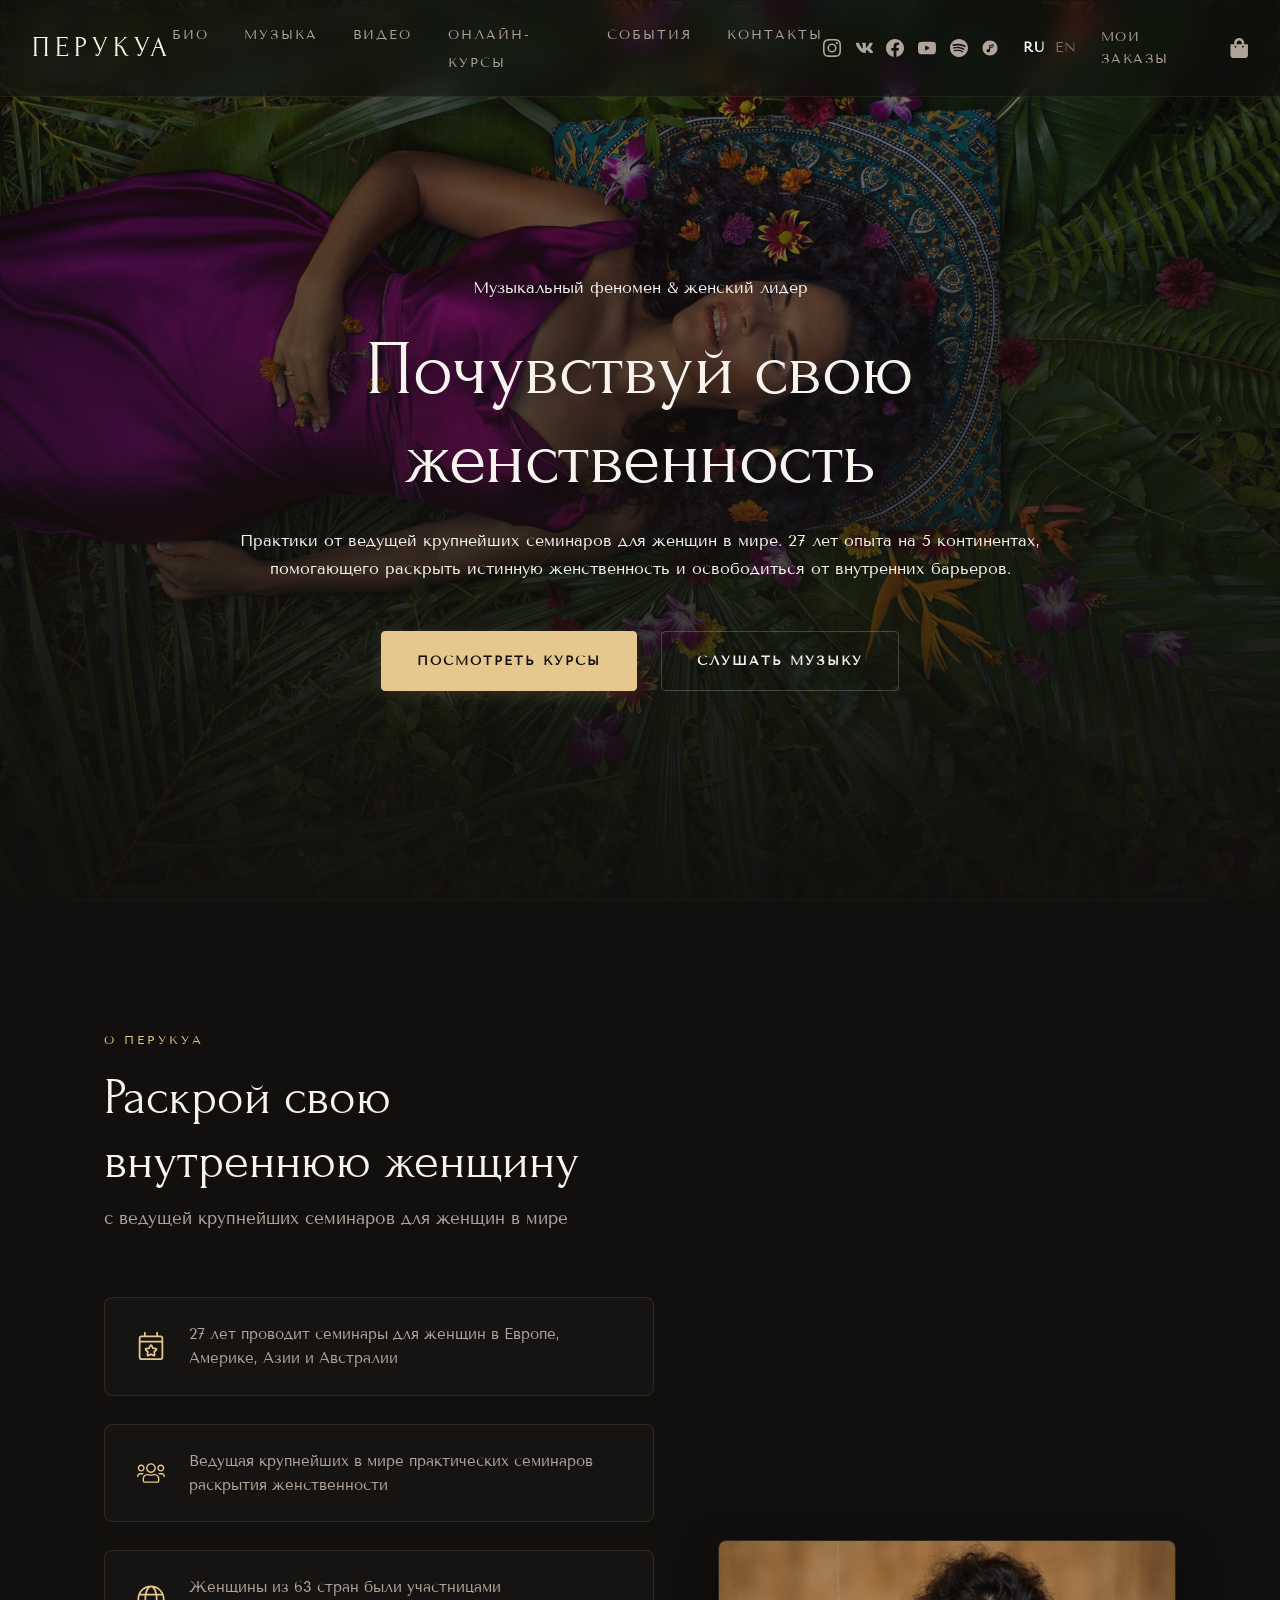
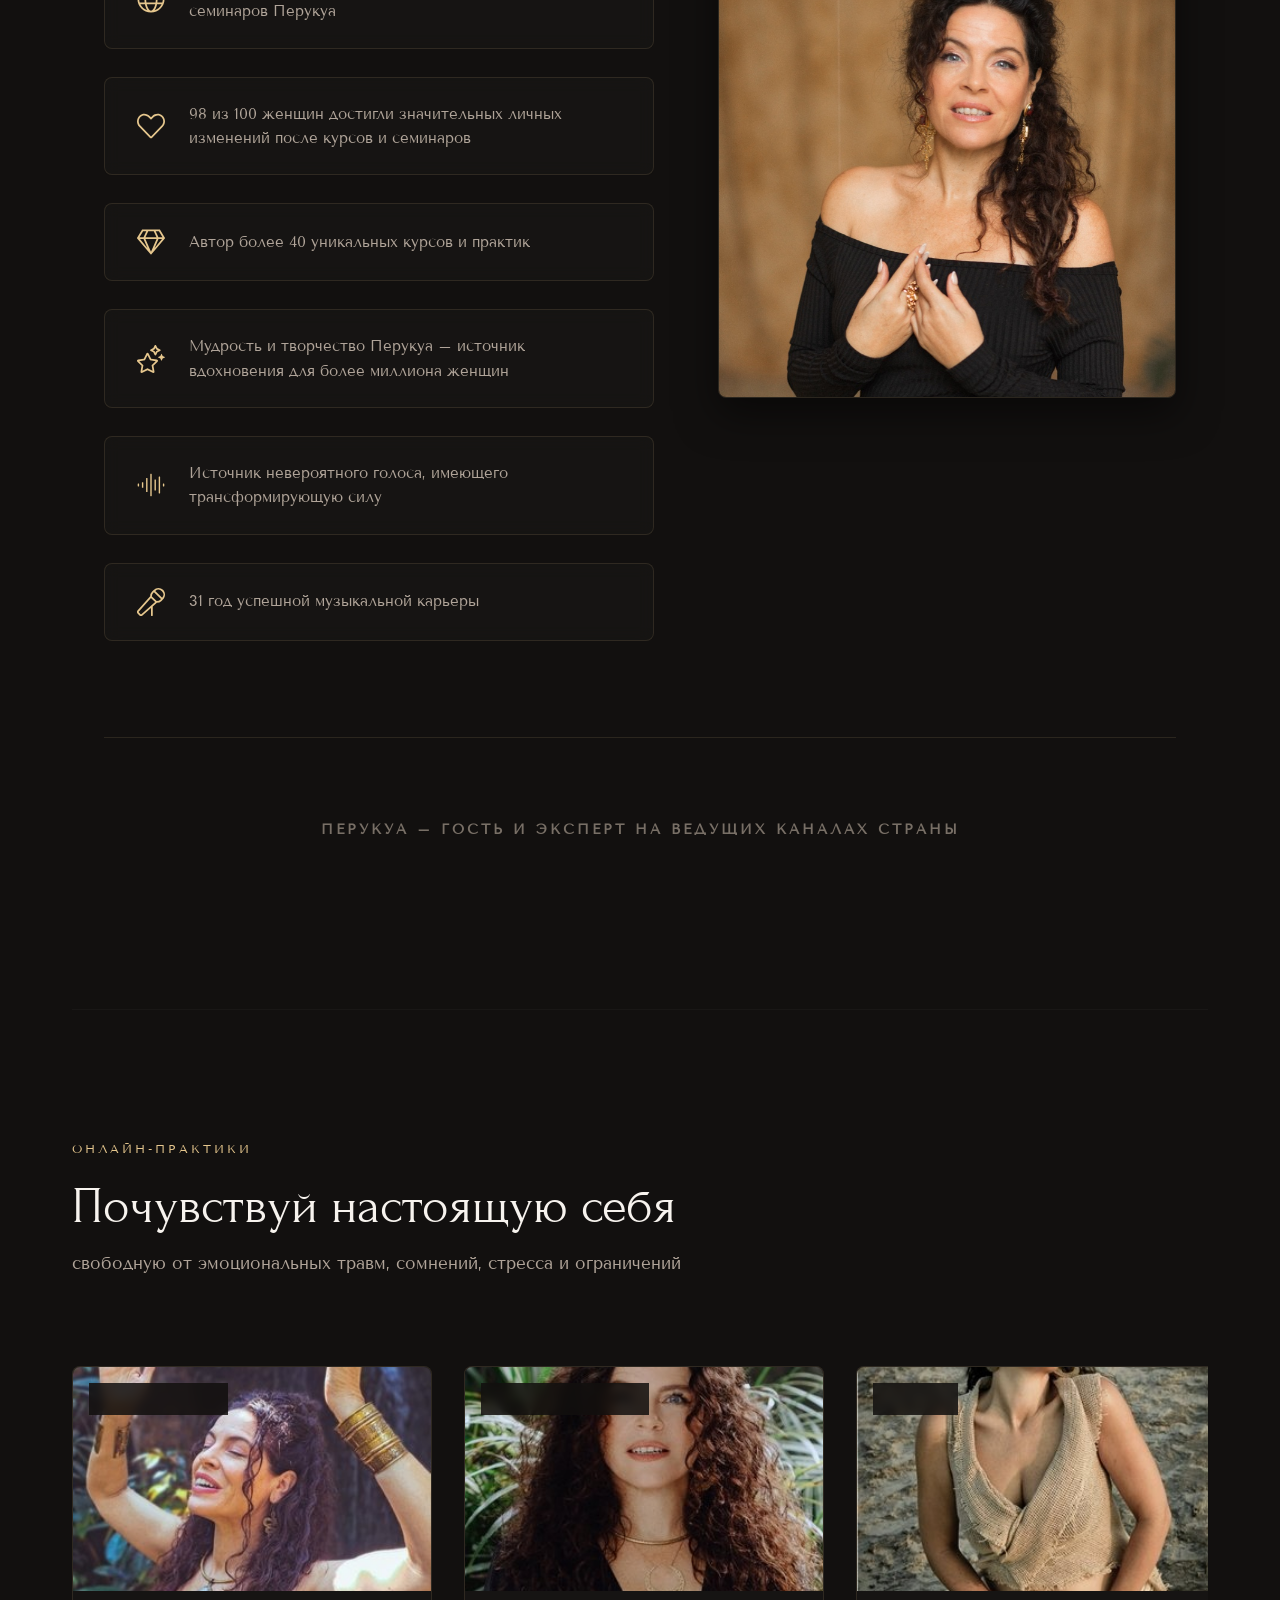
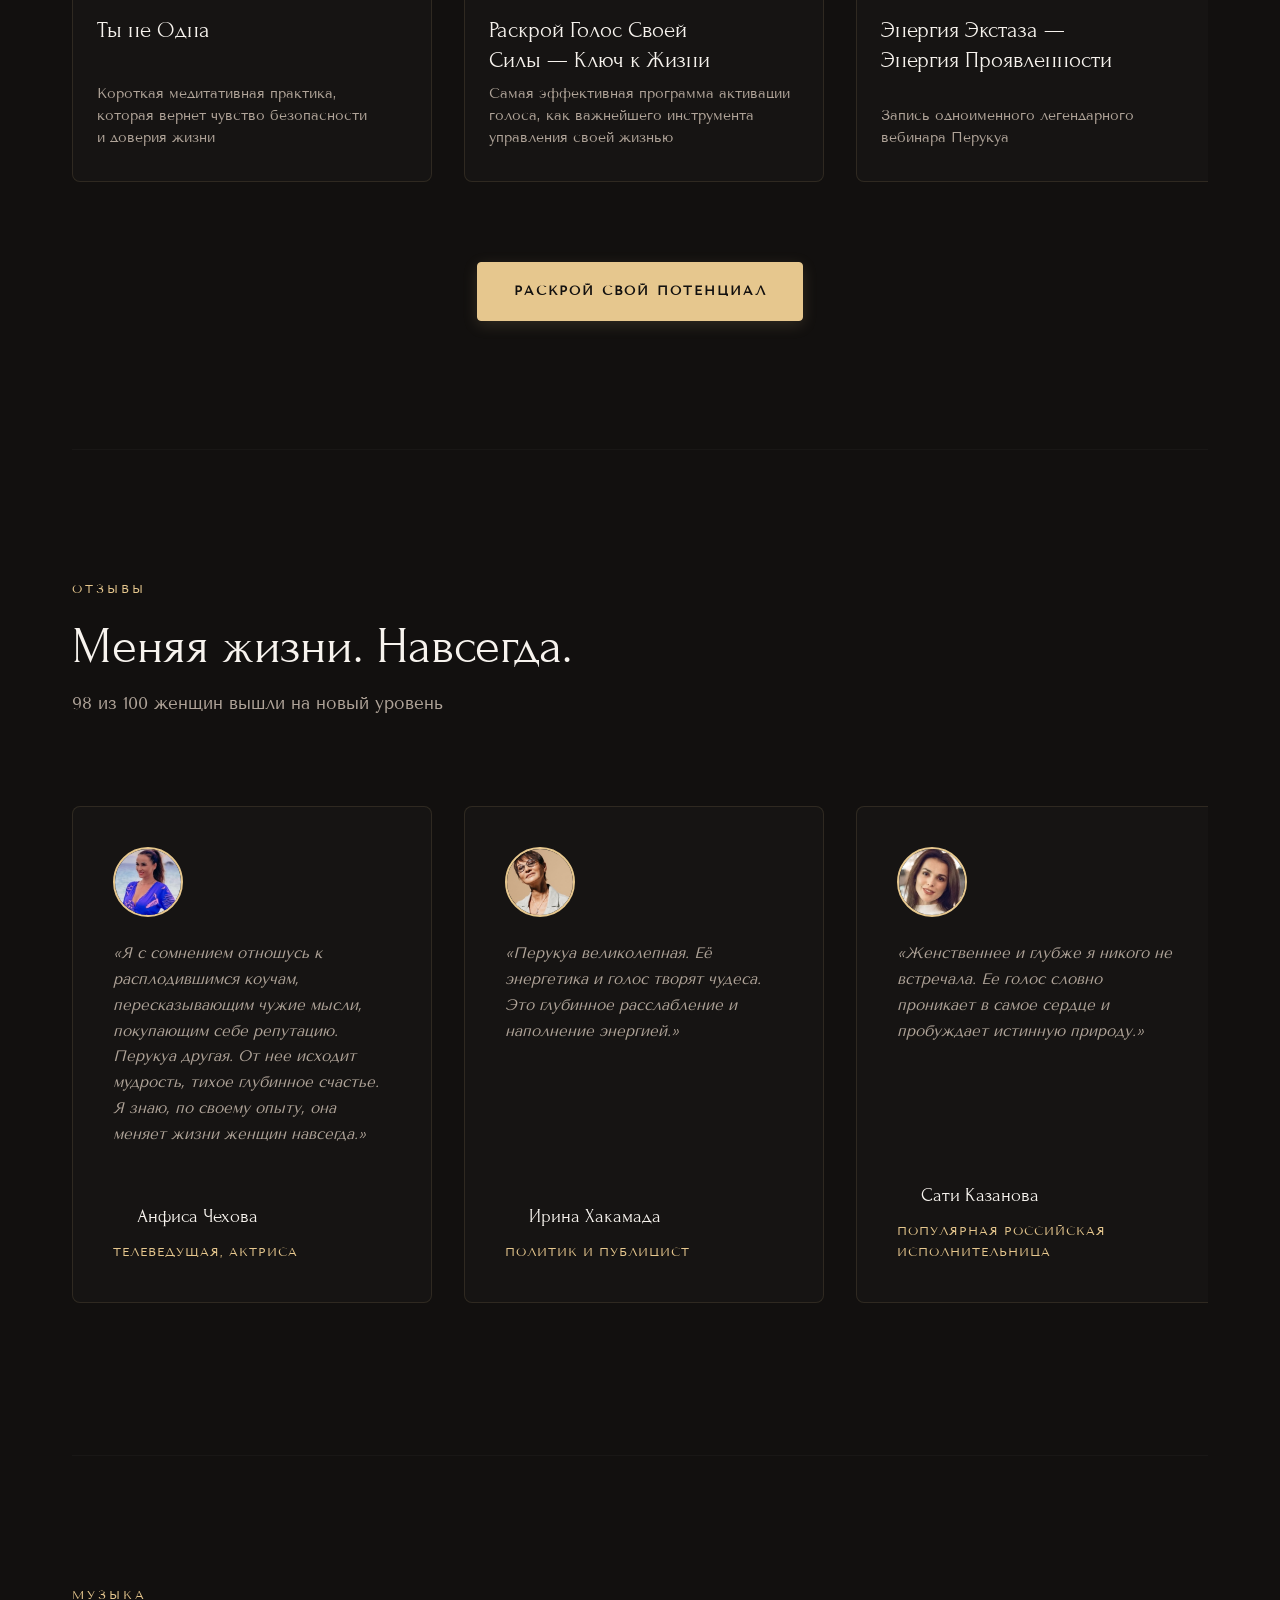
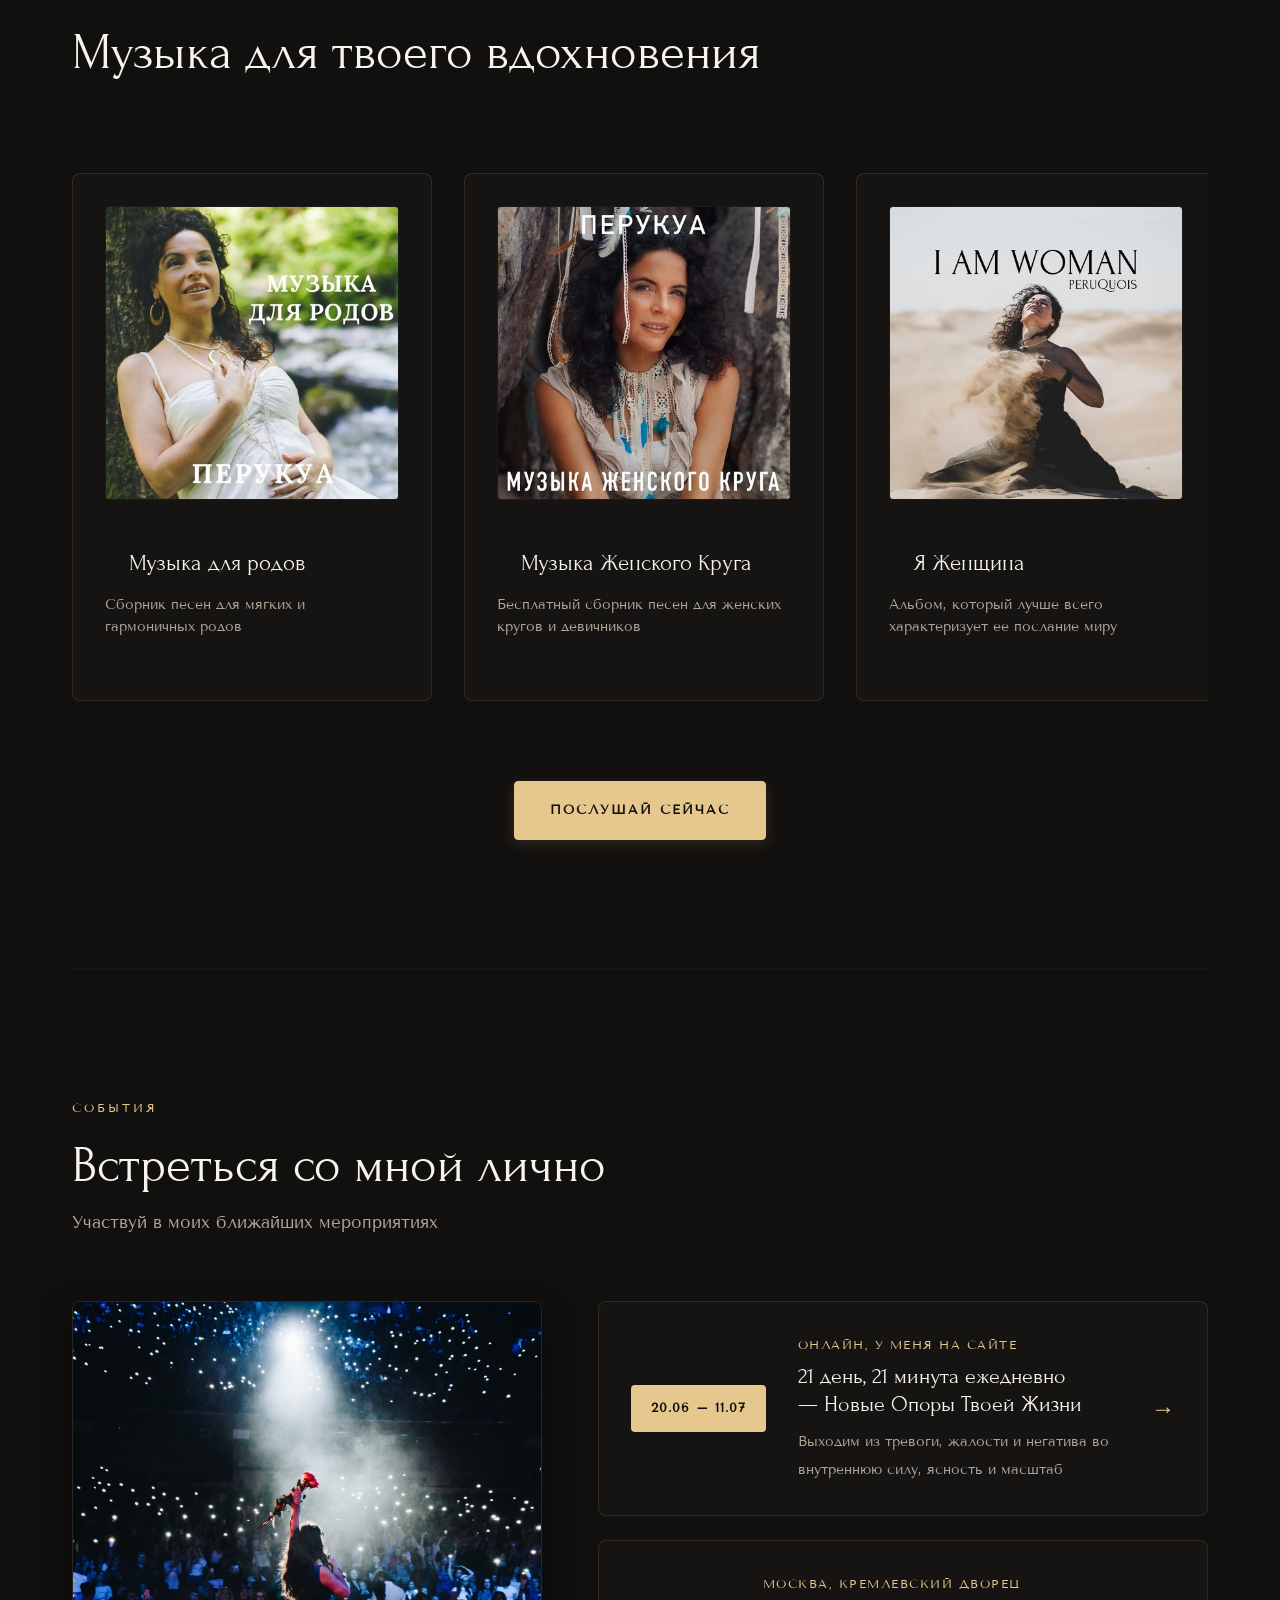
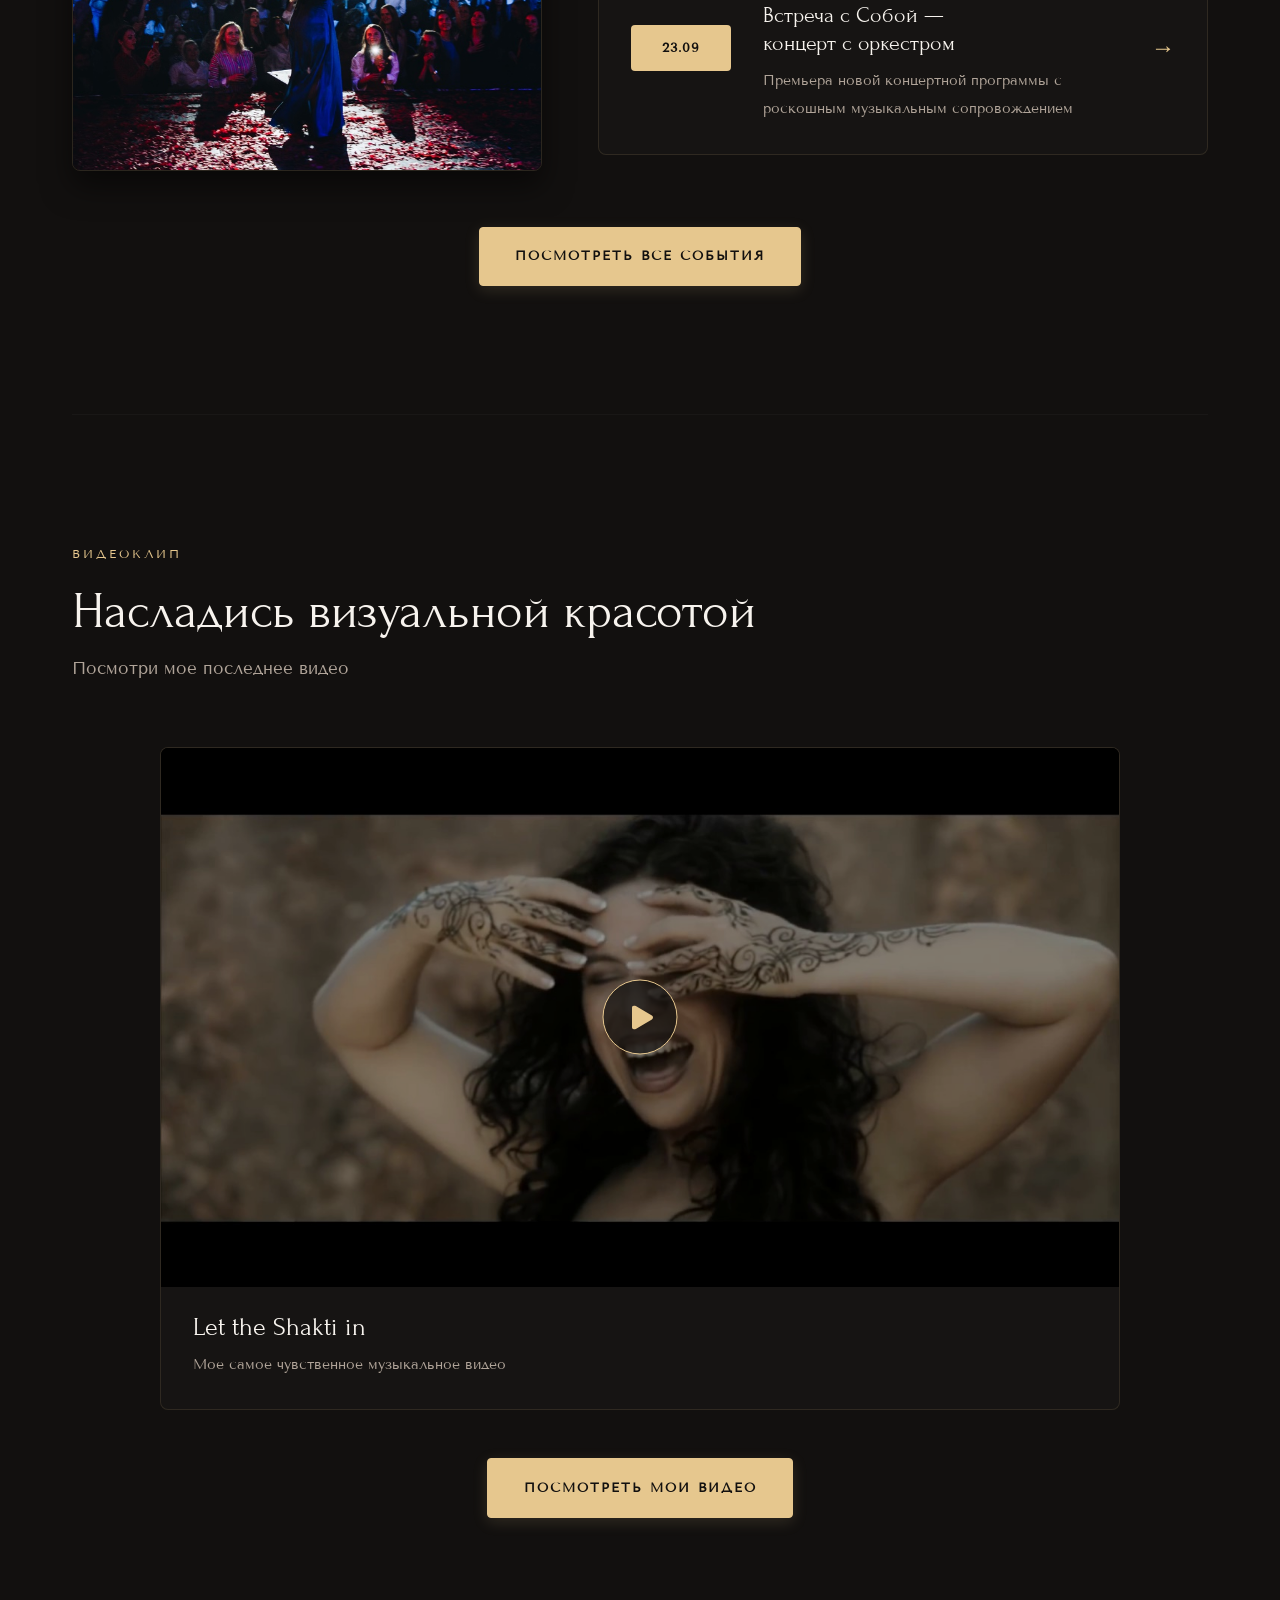
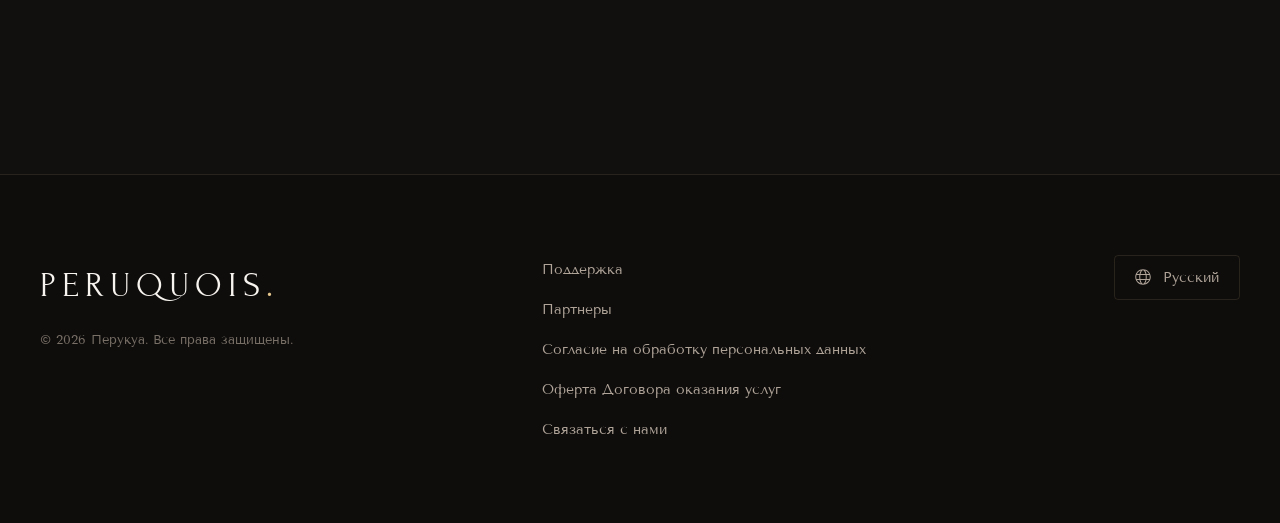
==== commit e5c808f0: "style: add social media links and language selector to header nav" ====
--- a/index.html
+++ b/index.html
@@ -43,8 +43,58 @@
       <li><a href="/ru/courses/" class="js-actionClick js-link" data-action="nav-item-click" data-action-param="8">Онлайн-курсы</a></li>
       <li><a href="/ru/events/" class="js-actionClick js-link" data-action="nav-item-click" data-action-param="10">События</a></li>
       <li><a href="/ru/contacts/" class="js-actionClick js-link" data-action="nav-item-click" data-action-param="40">Контакты</a></li>
+      <li class="mobile-only-menu-item">
+        <div class="header-socials">
+          <a href="https://www.instagram.com/peruquois/" target="_blank" class="header-social-link" title="Instagram">
+            <svg class="header-social-svg" viewBox="0 0 24 24"><path d="M12 2.163c3.204 0 3.584.012 4.85.07 3.252.148 4.771 1.691 4.919 4.919.058 1.265.069 1.645.069 4.849 0 3.205-.012 3.584-.069 4.849-.149 3.225-1.664 4.771-4.919 4.919-1.266.058-1.644.07-4.85.07-3.204 0-3.584-.012-4.849-.07-3.26-.149-4.771-1.699-4.919-4.92-.058-1.265-.07-1.644-.07-4.849 0-3.204.013-3.583.07-4.849.149-3.227 1.664-4.771 4.919-4.919 1.266-.057 1.645-.069 4.849-.069zM12 0C8.741 0 8.333.014 7.053.072 2.695.272.273 2.69.073 7.051.014 8.333 0 8.741 0 12c0 3.259.014 3.668.072 4.948.2 4.358 2.618 6.78 6.98 6.98 1.281.058 1.689.072 4.948.072 3.259 0 3.668-.014 4.948-.072 4.354-.2 6.782-2.618 6.979-6.98.059-1.28.073-1.689.073-4.948 0-3.259-.014-3.667-.072-4.947-.196-4.354-2.617-6.78-6.979-6.98C15.668.014 15.259 0 12 0zm0 5.838a6.162 6.162 0 100 12.324 6.162 6.162 0 000-12.324zM12 16a4 4 0 110-8 4 4 0 010 8zm6.406-11.845a1.44 1.44 0 100 2.881 1.44 1.44 0 000-2.881z"/></svg>
+          </a>
+          <a href="https://vk.com/peruquois" target="_blank" class="header-social-link" title="VK">
+            <svg class="header-social-svg" viewBox="0 0 24 24"><path d="M23.45 5.922c.16-.527 0-.913-.756-.913h-2.5c-.635 0-.928.336-1.087.712 0 0-1.272 3.097-3.076 5.111-.582.583-.846.767-1.163.767-.16 0-.39-.184-.39-.71V5.922c0-.636-.184-.913-.71-.913H9.897c-.397 0-.636.294-.636.573 0 .604.903.743.996 2.441v3.687c0 .81-.147.956-.465.956-.846 0-2.91-3.11-4.132-6.666-.242-.693-.483-.974-1.121-.974H1.996c-.715 0-.858.336-.858.712 0 .67.858 3.978 3.992 8.37 2.09 3.002 5.034 4.629 7.71 4.629 1.607 0 1.805-.361 1.805-.986v-2.247c0-.72.153-.864.662-.864.375 0 1.02.19 2.523 1.637 1.716 1.717 1.999 2.484 2.96 2.484h2.5c.715 0 1.072-.361.866-1.065-.226-.703-1.036-1.727-2.115-2.937-.583-.693-1.458-1.44-1.72-1.807-.367-.478-.262-.684 0-1.1 0 0 3.037-4.28 3.344-5.698z"/></svg>
+          </a>
+          <a href="https://www.facebook.com/peruquois" target="_blank" class="header-social-link" title="Facebook">
+            <svg class="header-social-svg" viewBox="0 0 24 24"><path d="M24 12.073c0-6.627-5.373-12-12-12s-12 5.373-12 12c0 5.99 4.388 10.954 10.125 11.854v-8.385H7.078v-3.47h3.047V9.43c0-3.007 1.792-4.669 4.533-4.669 1.312 0 2.686.235 2.686.235v2.953H15.83c-1.491 0-1.956.925-1.956 1.874v2.25h3.328l-.532 3.47h-2.796v8.385C19.612 23.027 24 18.062 24 12.073z"/></svg>
+          </a>
+          <a href="https://www.youtube.com/c/Peruquois" target="_blank" class="header-social-link" title="YouTube">
+            <svg class="header-social-svg" viewBox="0 0 24 24"><path d="M23.498 6.163a3.003 3.003 0 00-2.11-2.11C19.517 3.545 12 3.545 12 3.545s-7.517 0-9.388.508a3.003 3.003 0 00-2.11 2.11C0 8.033 0 12 0 12s0 3.967.502 5.837a3.003 3.003 0 002.11 2.11c1.871.508 9.388.508 9.388.508s7.517 0 9.388-.508a3.003 3.003 0 002.11-2.11C24 15.967 24 12 24 12s0-3.967-.502-5.837zM9.545 15.568V8.432L15.818 12l-6.273 3.568z"/></svg>
+          </a>
+          <a href="https://open.spotify.com/artist/683wZ00b9X4e4xYp9P9x4d" target="_blank" class="header-social-link" title="Spotify">
+            <svg class="header-social-svg" viewBox="0 0 24 24"><path d="M12.004 0C5.378 0 0 5.378 0 12.004c0 6.625 5.378 12.004 12.004 12.004 6.625 0 12.004-5.379 12.004-12.004C24.008 5.378 18.629 0 12.004 0zm5.497 17.322c-.223.366-.704.484-1.069.262-2.909-1.777-6.568-2.179-10.879-1.196-.419.095-.838-.17-.933-.589-.095-.419.17-.838.589-.933 4.721-1.08 8.749-.624 12.03 1.383.365.223.483.704.262 1.073zm1.466-3.268c-.281.458-.881.609-1.339.328-3.328-2.046-8.4-2.645-12.333-1.453-.515.156-1.059-.136-1.215-.651-.156-.515.136-1.059.651-1.215 4.502-1.367 10.098-.707 13.908 1.634.458.281.61.881.328 1.357zm.127-3.385c-3.989-2.37-10.57-2.589-14.364-1.436-.612.185-1.258-.163-1.444-.775-.185-.612.163-1.258.775-1.444 4.354-1.324 11.614-1.063 16.204 1.662.551.327.732 1.037.405 1.588-.328.55-.104.732-.656.405z"/></svg>
+          </a>
+          <a href="https://music.apple.com/artist/peruquois/33054170" target="_blank" class="header-social-link" title="Apple Music">
+            <svg class="header-social-svg" viewBox="0 0 24 24"><path d="M12 2C6.477 2 2 6.477 2 12s4.477 10 10 10 10-4.477 10-10S17.523 2 12 2zm4.183 9.47l-4.183 1.2v2.855c0 1.258-1.025 2.278-2.29 2.278-1.264 0-2.29-1.02-2.29-2.278 0-1.257 1.026-2.278 2.29-2.278.435 0 .84.12 1.18.33v-4.43c0-.317.202-.596.502-.693l4.58-1.474c.422-.136.828.17.828.608v1.897c0 .416-.338.753-.755.753-.417 0-.756-.337-.756-.753v-.795l-3.07.988v1.393l4.183-1.2v.32c0 .415-.338.752-.755.752-.417 0-.756-.337-.756-.752v-.32z"/></svg>
+          </a>
+        </div>
+        <div class="header-lang">
+          <span class="lang-item active">RU</span>
+          <a href="/" class="lang-item">EN</a>
+        </div>
+      </li>
     </ul>
     <div class="nav-right">
+      <div class="header-socials">
+        <a href="https://www.instagram.com/peruquois/" target="_blank" class="header-social-link" title="Instagram">
+          <svg class="header-social-svg" viewBox="0 0 24 24"><path d="M12 2.163c3.204 0 3.584.012 4.85.07 3.252.148 4.771 1.691 4.919 4.919.058 1.265.069 1.645.069 4.849 0 3.205-.012 3.584-.069 4.849-.149 3.225-1.664 4.771-4.919 4.919-1.266.058-1.644.07-4.85.07-3.204 0-3.584-.012-4.849-.07-3.26-.149-4.771-1.699-4.919-4.92-.058-1.265-.07-1.644-.07-4.849 0-3.204.013-3.583.07-4.849.149-3.227 1.664-4.771 4.919-4.919 1.266-.057 1.645-.069 4.849-.069zM12 0C8.741 0 8.333.014 7.053.072 2.695.272.273 2.69.073 7.051.014 8.333 0 8.741 0 12c0 3.259.014 3.668.072 4.948.2 4.358 2.618 6.78 6.98 6.98 1.281.058 1.689.072 4.948.072 3.259 0 3.668-.014 4.948-.072 4.354-.2 6.782-2.618 6.979-6.98.059-1.28.073-1.689.073-4.948 0-3.259-.014-3.667-.072-4.947-.196-4.354-2.617-6.78-6.979-6.98C15.668.014 15.259 0 12 0zm0 5.838a6.162 6.162 0 100 12.324 6.162 6.162 0 000-12.324zM12 16a4 4 0 110-8 4 4 0 010 8zm6.406-11.845a1.44 1.44 0 100 2.881 1.44 1.44 0 000-2.881z"/></svg>
+        </a>
+        <a href="https://vk.com/peruquois" target="_blank" class="header-social-link" title="VK">
+          <svg class="header-social-svg" viewBox="0 0 24 24"><path d="M23.45 5.922c.16-.527 0-.913-.756-.913h-2.5c-.635 0-.928.336-1.087.712 0 0-1.272 3.097-3.076 5.111-.582.583-.846.767-1.163.767-.16 0-.39-.184-.39-.71V5.922c0-.636-.184-.913-.71-.913H9.897c-.397 0-.636.294-.636.573 0 .604.903.743.996 2.441v3.687c0 .81-.147.956-.465.956-.846 0-2.91-3.11-4.132-6.666-.242-.693-.483-.974-1.121-.974H1.996c-.715 0-.858.336-.858.712 0 .67.858 3.978 3.992 8.37 2.09 3.002 5.034 4.629 7.71 4.629 1.607 0 1.805-.361 1.805-.986v-2.247c0-.72.153-.864.662-.864.375 0 1.02.19 2.523 1.637 1.716 1.717 1.999 2.484 2.96 2.484h2.5c.715 0 1.072-.361.866-1.065-.226-.703-1.036-1.727-2.115-2.937-.583-.693-1.458-1.44-1.72-1.807-.367-.478-.262-.684 0-1.1 0 0 3.037-4.28 3.344-5.698z"/></svg>
+        </a>
+        <a href="https://www.facebook.com/peruquois" target="_blank" class="header-social-link" title="Facebook">
+          <svg class="header-social-svg" viewBox="0 0 24 24"><path d="M24 12.073c0-6.627-5.373-12-12-12s-12 5.373-12 12c0 5.99 4.388 10.954 10.125 11.854v-8.385H7.078v-3.47h3.047V9.43c0-3.007 1.792-4.669 4.533-4.669 1.312 0 2.686.235 2.686.235v2.953H15.83c-1.491 0-1.956.925-1.956 1.874v2.25h3.328l-.532 3.47h-2.796v8.385C19.612 23.027 24 18.062 24 12.073z"/></svg>
+        </a>
+        <a href="https://www.youtube.com/c/Peruquois" target="_blank" class="header-social-link" title="YouTube">
+          <svg class="header-social-svg" viewBox="0 0 24 24"><path d="M23.498 6.163a3.003 3.003 0 00-2.11-2.11C19.517 3.545 12 3.545 12 3.545s-7.517 0-9.388.508a3.003 3.003 0 00-2.11 2.11C0 8.033 0 12 0 12s0 3.967.502 5.837a3.003 3.003 0 002.11 2.11c1.871.508 9.388.508 9.388.508s7.517 0 9.388-.508a3.003 3.003 0 002.11-2.11C24 15.967 24 12 24 12s0-3.967-.502-5.837zM9.545 15.568V8.432L15.818 12l-6.273 3.568z"/></svg>
+        </a>
+        <a href="https://open.spotify.com/artist/683wZ00b9X4e4xYp9P9x4d" target="_blank" class="header-social-link" title="Spotify">
+          <svg class="header-social-svg" viewBox="0 0 24 24"><path d="M12.004 0C5.378 0 0 5.378 0 12.004c0 6.625 5.378 12.004 12.004 12.004 6.625 0 12.004-5.379 12.004-12.004C24.008 5.378 18.629 0 12.004 0zm5.497 17.322c-.223.366-.704.484-1.069.262-2.909-1.777-6.568-2.179-10.879-1.196-.419.095-.838-.17-.933-.589-.095-.419.17-.838.589-.933 4.721-1.08 8.749-.624 12.03 1.383.365.223.483.704.262 1.073zm1.466-3.268c-.281.458-.881.609-1.339.328-3.328-2.046-8.4-2.645-12.333-1.453-.515.156-1.059-.136-1.215-.651-.156-.515.136-1.059.651-1.215 4.502-1.367 10.098-.707 13.908 1.634.458.281.61.881.328 1.357zm.127-3.385c-3.989-2.37-10.57-2.589-14.364-1.436-.612.185-1.258-.163-1.444-.775-.185-.612.163-1.258.775-1.444 4.354-1.324 11.614-1.063 16.204 1.662.551.327.732 1.037.405 1.588-.328.55-.104.732-.656.405z"/></svg>
+        </a>
+        <a href="https://music.apple.com/artist/peruquois/33054170" target="_blank" class="header-social-link" title="Apple Music">
+          <svg class="header-social-svg" viewBox="0 0 24 24"><path d="M12 2C6.477 2 2 6.477 2 12s4.477 10 10 10 10-4.477 10-10S17.523 2 12 2zm4.183 9.47l-4.183 1.2v2.855c0 1.258-1.025 2.278-2.29 2.278-1.264 0-2.29-1.02-2.29-2.278 0-1.257 1.026-2.278 2.29-2.278.435 0 .84.12 1.18.33v-4.43c0-.317.202-.596.502-.693l4.58-1.474c.422-.136.828.17.828.608v1.897c0 .416-.338.753-.755.753-.417 0-.756-.337-.756-.753v-.795l-3.07.988v1.393l4.183-1.2v.32c0 .415-.338.752-.755.752-.417 0-.756-.337-.756-.752v-.32z"/></svg>
+        </a>
+      </div>
+      <div class="header-lang">
+        <span class="lang-item active">RU</span>
+        <a href="/" class="lang-item">EN</a>
+      </div>
       <a title="Мои заказы" href="/ru/user/" class="js-link nav-main__account">Мои заказы</a>
       <a title="" href="/ru/cart/" class="js-link nav-main__cart">
         <svg xmlns="http://www.w3.org/2000/svg" viewBox="0 0 448 512" fill="currentColor"><path d="M352 160v-32C352 57.42 294.579 0 224 0 153.42 0 96 57.42 96 128v32H0v272c0 44.183 35.817 80 80 80h288c44.183 0 80-35.817 80-80V160h-96zm-192-32c0-35.29 28.71-64 64-64s64 28.71 64 64v32H160v-32zm160 120c-13.255 0-24-10.745-24-24s10.745-24 24-24 24 10.745 24 24-10.745 24-24 24zm-192 0c-13.255 0-24-10.745-24-24s10.745-24 24-24 24 10.745 24 24-10.745 24-24 24z"/></svg>
--- a/style.css
+++ b/style.css
@@ -1,9 +1,10 @@
-/* Peruquois Modern Design System & Stylesheet */
+/* Peruquois Global Modern Design System & Stylesheet */
 @import url('https://fonts.googleapis.com/css2?family=Forum&family=Tenor+Sans&display=swap');
 
 :root {
   --bg-primary: #12100f;
   --bg-surface: rgba(26, 23, 22, 0.65);
+  --bg-surface-card: #1a1716;
   --border-color: rgba(230, 199, 142, 0.12);
   --border-hover: rgba(230, 199, 142, 0.3);
   --accent-gold: #e6c78e;
@@ -16,7 +17,8 @@
   --font-body: 'Tenor Sans', sans-serif;
   
   --transition-smooth: all 0.5s cubic-bezier(0.16, 1, 0.3, 1);
-  --transition-fast: all 0.2s ease;
+  --transition-slow: all 0.6s cubic-bezier(0.16, 1, 0.3, 1);
+  --transition-fast: all 0.25s ease;
 }
 
 * {
@@ -30,7 +32,7 @@
   color: var(--text-primary);
   font-family: var(--font-body);
   font-size: 16px;
-  line-height: 1.75; /* Slightly increased for light-on-dark text readability */
+  line-height: 1.75;
   font-optical-sizing: auto;
   -webkit-font-smoothing: antialiased;
   overflow-x: hidden;
@@ -108,164 +110,52 @@
   }
 }
 
-/* Header & Navigation */
-header {
-  position: fixed;
-  top: 0;
-  left: 0;
-  width: 100%;
-  z-index: 100;
-  background: rgba(18, 16, 15, 0.2);
-  backdrop-filter: blur(12px);
-  -webkit-backdrop-filter: blur(12px);
-  border-bottom: 1px solid rgba(255, 255, 255, 0.03);
-}
-
-.nav-container {
-  max-w: 1200px;
+/* Common Layout Container */
+main {
+  max-width: 1200px;
   margin: 0 auto;
-  padding: 1.25rem 2rem;
-  display: flex;
-  justify-content: space-between;
-  align-items: center;
-}
-
-.logo {
+  padding: 0 2rem;
+  position: relative;
+  z-index: 5;
+}
+
+section {
+  padding: 8rem 0;
+  border-top: 1px solid rgba(255, 255, 255, 0.03);
+}
+
+.section-header {
+  margin-bottom: 4rem;
+  max-width: 700px;
+}
+
+.section-tag {
+  font-size: 0.75rem;
+  text-transform: uppercase;
+  letter-spacing: 3px;
+  color: var(--accent-gold);
+  margin-bottom: 1rem;
+  display: block;
+}
+
+.section-title {
   font-family: var(--font-headings);
-  font-size: 1.8rem;
-  font-weight: 400;
-  letter-spacing: 5px;
-  color: var(--text-primary);
-  text-decoration: none;
-  text-transform: uppercase;
-  transition: var(--transition-fast);
-}
-
-.logo span {
-  color: var(--accent-gold);
-}
-
-.logo:hover {
-  opacity: 0.9;
-  letter-spacing: 7px;
-}
-
-.nav-menu {
-  display: flex;
-  gap: 2.5rem;
-  list-style: none;
-}
-
-.nav-link {
-  color: var(--text-secondary);
-  text-decoration: none;
-  font-size: 0.85rem;
-  font-weight: 500;
-  text-transform: uppercase;
-  letter-spacing: 2px;
-  transition: var(--transition-fast);
-  position: relative;
-  padding: 0.5rem 0;
-}
-
-.nav-link::after {
-  content: '';
-  position: absolute;
-  bottom: 0;
-  left: 0;
-  width: 0;
-  height: 1px;
-  background-color: var(--accent-gold);
-  transition: var(--transition-fast);
-}
-
-.nav-link:hover {
-  color: var(--text-primary);
-}
-
-.nav-link:hover::after {
-  width: 100%;
-}
-
-.nav-cta {
-  background: transparent;
-  border: 1px solid var(--accent-gold);
-  color: var(--accent-gold);
-  padding: 0.6rem 1.4rem;
-  font-family: var(--font-body);
-  font-size: 0.75rem;
-  font-weight: 600;
-  text-transform: uppercase;
-  letter-spacing: 2px;
-  cursor: pointer;
-  transition: var(--transition-fast);
-  border-radius: 2px;
-}
-
-.nav-cta:hover {
-  background: var(--accent-gold);
-  color: var(--bg-primary);
-  box-shadow: 0 0 15px rgba(230, 199, 142, 0.3);
-}
-
-/* Hero Section */
-.hero {
-  min-h: 100dvh;
-  display: flex;
-  flex-direction: column;
-  justify-content: center;
-  align-items: center;
-  text-align: center;
-  padding: 8rem 2rem 4rem;
-  position: relative;
-}
-
-.hero-tag {
-  font-size: 0.85rem;
-  text-transform: uppercase;
-  letter-spacing: 4px;
-  color: var(--accent-gold);
-  margin-bottom: 1.5rem;
-  opacity: 0;
-  animation: fadeInUp 1s forwards 0.3s;
-}
-
-.hero-title {
-  font-family: var(--font-headings);
-  font-size: clamp(3rem, 8vw, 6rem);
+  font-size: clamp(2.2rem, 4vw, 3.2rem);
   font-weight: 300;
-  line-height: 1.1;
-  letter-spacing: -1px;
-  margin-bottom: 2rem;
-  max-width: 900px;
-  opacity: 0;
-  animation: fadeInUp 1.2s forwards 0.6s;
-}
-
-.hero-title em {
-  font-style: italic;
-  font-weight: 400;
-  color: var(--accent-gold);
-}
-
-.hero-desc {
-  font-size: clamp(1rem, 2vw, 1.25rem);
+  line-height: 1.25;
+  margin-bottom: 0.75rem;
+}
+
+.section-subtitle {
+  font-size: 1.05rem;
+  color: var(--text-secondary);
   font-weight: 300;
-  color: var(--text-secondary);
-  max-width: 600px;
-  margin-bottom: 3rem;
-  opacity: 0;
-  animation: fadeInUp 1.2s forwards 0.9s;
-}
-
-.hero-actions {
-  display: flex;
-  gap: 1.5rem;
-  opacity: 0;
-  animation: fadeInUp 1.2s forwards 1.2s;
-}
-
-.btn {
+  line-height: 1.6;
+}
+
+/* Primary buttons */
+.btn, .button_main {
+  display: inline-block;
   padding: 1.1rem 2.2rem;
   font-size: 0.8rem;
   font-weight: 600;
@@ -275,405 +165,1010 @@
   cursor: pointer;
   transition: var(--transition-smooth);
   text-decoration: none;
-}
-
-.btn-primary {
+  box-shadow: 0 4px 15px rgba(230, 199, 142, 0.15);
+}
+
+.btn-primary, .button_action {
   background: var(--accent-gold);
-  color: var(--bg-primary);
+  color: var(--bg-primary) !important;
   border: 1px solid var(--accent-gold);
 }
 
-.btn-primary:hover {
+.btn-primary:hover, .button_action:hover {
   transform: translateY(-3px);
-  box-shadow: 0 10px 25px rgba(230, 199, 142, 0.25);
+  box-shadow: 0 10px 25px rgba(230, 199, 142, 0.3);
 }
 
 .btn-secondary {
   background: transparent;
-  color: var(--text-primary);
+  color: var(--text-primary) !important;
   border: 1px solid rgba(255, 255, 255, 0.2);
+  box-shadow: none;
 }
 
 .btn-secondary:hover {
   border-color: var(--accent-gold);
-  color: var(--accent-gold);
+  color: var(--accent-gold) !important;
   transform: translateY(-3px);
 }
 
-/* Animations */
-@keyframes fadeInUp {
-  from {
-    opacity: 0;
-    transform: translateY(30px);
-  }
-  to {
-    opacity: 1;
-    transform: translateY(0);
-  }
-}
-
-/* Main Content Layout */
-main {
-  max-w: 1200px;
+/* Header & Navigation Bar */
+.nav-main {
+  position: fixed;
+  top: 0;
+  left: 0;
+  width: 100%;
+  z-index: 100;
+  background: rgba(18, 16, 15, 0.55);
+  backdrop-filter: blur(12px);
+  -webkit-backdrop-filter: blur(12px);
+  border-bottom: 1px solid rgba(230, 199, 142, 0.08);
+  display: flex;
+  justify-content: space-between;
+  align-items: center;
+  padding: 1.25rem 2rem;
+  box-sizing: border-box;
+}
+
+.nav-main__toggle {
+  display: none;
+  cursor: pointer;
+  color: var(--text-primary);
+}
+
+#menuToggle {
+  display: none;
+}
+
+.nav-main__logo {
+  font-family: var(--font-headings);
+  font-size: 1.8rem;
+  font-weight: 400;
+  letter-spacing: 5px;
+  color: var(--text-primary);
+  text-decoration: none;
+  text-transform: uppercase;
+  transition: var(--transition-fast);
+}
+
+.nav-main__logo:hover {
+  color: var(--accent-gold);
+}
+
+.nav-main__items {
+  display: flex;
+  gap: 2.2rem;
+  list-style: none;
+}
+
+.nav-main__items a {
+  color: var(--text-secondary);
+  text-decoration: none;
+  font-size: 0.82rem;
+  font-weight: 500;
+  text-transform: uppercase;
+  letter-spacing: 2px;
+  transition: var(--transition-fast);
+  position: relative;
+  padding: 0.5rem 0;
+}
+
+.nav-main__items a::after {
+  content: '';
+  position: absolute;
+  bottom: 0;
+  left: 0;
+  width: 0;
+  height: 1px;
+  background-color: var(--accent-gold);
+  transition: var(--transition-fast);
+}
+
+.nav-main__items a:hover {
+  color: var(--text-primary);
+}
+
+.nav-main__items a:hover::after {
+  width: 100%;
+}
+
+.nav-right {
+  display: flex;
+  align-items: center;
+  gap: 1.5rem;
+}
+
+.nav-main__account {
+  color: var(--text-secondary);
+  text-decoration: none;
+  font-size: 0.8rem;
+  font-weight: 500;
+  text-transform: uppercase;
+  letter-spacing: 1.5px;
+  transition: var(--transition-fast);
+}
+
+.nav-main__account:hover {
+  color: var(--accent-gold);
+}
+
+.nav-main__cart {
+  color: var(--text-secondary);
+  width: 20px;
+  height: 20px;
+  display: flex;
+  align-items: center;
+  justify-content: center;
+  position: relative;
+  transition: var(--transition-fast);
+}
+
+.nav-main__cart svg {
+  width: 100%;
+  height: 100%;
+}
+
+.nav-main__cart:hover {
+  color: var(--accent-gold);
+}
+
+#js-cartCounter {
+  position: absolute;
+  top: -8px;
+  right: -8px;
+  background: var(--accent-gold);
+  color: #12100f;
+  font-size: 0.65rem;
+  font-weight: bold;
+  padding: 2px 5px;
+  border-radius: 50%;
+  min-width: 12px;
+  text-align: center;
+}
+
+/* Mobile Nav Menu responsive rules */
+@media (max-width: 950px) {
+  .nav-main__toggle {
+    display: block;
+    line-height: 0;
+  }
+  
+  .nav-main__items {
+    position: absolute;
+    top: 100%;
+    left: 0;
+    width: 100%;
+    background: rgba(18, 16, 15, 0.96);
+    backdrop-filter: blur(12px);
+    -webkit-backdrop-filter: blur(12px);
+    border-bottom: 1px solid rgba(230, 199, 142, 0.08);
+    flex-direction: column;
+    padding: 2.5rem;
+    gap: 1.5rem;
+    box-sizing: border-box;
+    display: none;
+  }
+  
+  #menuToggle:checked ~ .nav-main__items {
+    display: flex;
+  }
+  
+  .nav-right {
+    margin-left: auto;
+    margin-right: 1.5rem;
+  }
+}
+
+/* Hero Section */
+.intro {
+  min-height: 100vh;
+  background-size: cover;
+  background-position: center;
+  background-repeat: no-repeat;
+  display: flex;
+  align-items: center;
+  justify-content: center;
+  padding: 8rem 2rem 4rem;
+  text-align: center;
+  box-sizing: border-box;
+}
+
+.intro-container {
+  max-width: 900px;
+  display: flex;
+  flex-direction: column;
+  align-items: center;
+  gap: 1.5rem;
+}
+
+.intro__header {
+  font-family: var(--font-headings);
+  font-size: clamp(2.8rem, 6vw, 4.8rem);
+  font-weight: 300;
+  line-height: 1.15;
+  letter-spacing: -0.5px;
+}
+
+.hero-actions {
+  display: flex;
+  gap: 1.5rem;
+  margin-top: 1.5rem;
+}
+
+@media (max-width: 480px) {
+  .hero-actions {
+    flex-direction: column;
+    width: 100%;
+  }
+}
+
+/* Bio & Stats Section */
+.featureSlide__bio {
+  max-width: 1200px;
   margin: 0 auto;
-  padding: 0 2rem;
-}
-
-/* Section Common Styling */
-section {
-  padding: 8rem 0;
-  border-top: 1px solid rgba(255, 255, 255, 0.03);
-}
-
-.section-header {
-  margin-bottom: 4rem;
-  max-width: 650px;
-}
-
-.section-tag {
-  font-size: 0.75rem;
+  padding: 8rem 2rem;
+}
+
+.bio-layout {
+  display: grid;
+  grid-template-columns: 1.2fr 1fr;
+  gap: 4rem;
+  align-items: center;
+  margin-top: 3rem;
+}
+
+@media (max-width: 900px) {
+  .bio-layout {
+    grid-template-columns: 1fr;
+    gap: 3rem;
+  }
+  .bio-visual {
+    order: -1;
+  }
+}
+
+.feature {
+  display: grid;
+  grid-template-columns: 1fr;
+  gap: 1.75rem;
+  list-style: none;
+}
+
+.feature li {
+  background: var(--bg-surface);
+  border: 1px solid var(--border-color);
+  border-radius: 8px;
+  padding: 1.5rem 2rem;
+  display: flex;
+  align-items: center;
+  gap: 1.5rem;
+  transition: var(--transition-fast);
+  backdrop-filter: blur(8px);
+  -webkit-backdrop-filter: blur(8px);
+}
+
+.feature li:hover {
+  border-color: var(--border-hover);
+  transform: translateX(5px);
+}
+
+.feature li svg {
+  width: 28px;
+  height: 28px;
+  flex-shrink: 0;
+  color: var(--accent-gold);
+}
+
+.feature li span {
+  font-size: 0.95rem;
+  color: var(--text-secondary);
+  line-height: 1.6;
+  font-weight: 300;
+}
+
+.bio-visual {
+  width: 100%;
+  border-radius: 8px;
+  overflow: hidden;
+  border: 1px solid var(--border-color);
+  box-shadow: 0 15px 40px rgba(0,0,0,0.5);
+}
+
+.bio-hero-img {
+  width: 100%;
+  height: auto;
+  display: block;
+  transition: var(--transition-smooth);
+}
+
+.bio-visual:hover .bio-hero-img {
+  transform: scale(1.02);
+}
+
+/* TV & Media Partners */
+.media-partners {
+  margin-top: 6rem;
+  text-align: center;
+  border-top: 1px solid var(--border-color);
+  padding-top: 5rem;
+}
+
+.bio__media-header {
+  font-family: var(--font-body);
+  font-size: 0.85rem;
   text-transform: uppercase;
   letter-spacing: 3px;
-  color: var(--accent-gold);
-  margin-bottom: 1rem;
-  display: block;
-}
-
-.section-title {
-  font-family: var(--font-headings);
-  font-size: clamp(2rem, 4vw, 3rem);
-  font-weight: 300;
-  line-height: 1.2;
-}
-
-/* Course Catalog (Bento Grid Style) */
-.courses-grid {
-  display: grid;
-  grid-template-columns: 1.3fr 1fr;
-  gap: 2.5rem;
-}
-
-@media (max-width: 900px) {
-  .courses-grid {
-    grid-template-columns: 1fr;
-  }
-}
-
-.course-card {
+  color: var(--text-muted);
+  margin-bottom: 2.5rem;
+}
+
+.bio__media {
+  display: flex;
+  justify-content: center;
+  align-items: center;
+  flex-wrap: wrap;
+  gap: 3.5rem;
+  list-style: none;
+}
+
+.bio__media li {
+  opacity: 0.4;
+  transition: var(--transition-fast);
+  display: flex;
+  align-items: center;
+  justify-content: center;
+}
+
+.bio__media li:hover {
+  opacity: 0.9;
+}
+
+.bio__media li svg {
+  max-height: 35px;
+  width: auto;
+  max-width: 130px;
+  color: var(--text-primary);
+  fill: currentColor;
+}
+
+/* Horizontal Scrollers (Courses, Reviews, Music) */
+.scroller {
+  display: flex;
+  gap: 2rem;
+  overflow-x: auto;
+  padding: 1.5rem 0.5rem;
+  list-style: none;
+  scroll-snap-type: x mandatory;
+  scrollbar-width: thin;
+  scrollbar-color: rgba(230, 199, 142, 0.2) transparent;
+}
+
+.scroller::-webkit-scrollbar {
+  height: 6px;
+}
+
+.scroller::-webkit-scrollbar-thumb {
+  background-color: rgba(230, 199, 142, 0.2);
+  border-radius: 4px;
+}
+
+.scroller::-webkit-scrollbar-thumb:hover {
+  background-color: var(--accent-gold);
+}
+
+.scroller li {
+  flex: 0 0 360px;
+  scroll-snap-align: start;
+}
+
+@media (max-width: 480px) {
+  .scroller li {
+    flex: 0 0 280px;
+  }
+}
+
+/* Courses Card */
+.courses-scroller li {
   background: var(--bg-surface);
   border: 1px solid var(--border-color);
-  border-radius: 12px;
-  padding: 3rem;
-  display: flex;
-  flex-direction: column;
-  justify-content: space-between;
-  min-height: 420px;
-  transition: var(--transition-smooth);
-  position: relative;
+  border-radius: 8px;
   overflow: hidden;
-  backdrop-filter: blur(10px);
-  -webkit-backdrop-filter: blur(10px);
-}
-
-.course-card::before {
-  content: '';
-  position: absolute;
-  top: 0;
-  left: 0;
-  width: 100%;
-  height: 4px;
-  background: linear-gradient(90deg, transparent, var(--accent-gold), transparent);
-  opacity: 0;
-  transition: var(--transition-smooth);
-}
-
-.course-card:hover {
+  transition: var(--transition-slow);
+}
+
+.courses-scroller li:hover {
   transform: translateY(-5px);
   border-color: var(--border-hover);
-  box-shadow: 0 20px 40px rgba(0, 0, 0, 0.4), inset 0 1px 0 rgba(255, 255, 255, 0.05);
-}
-
-.course-card:hover::before {
-  opacity: 1;
+  box-shadow: 0 15px 30px rgba(0, 0, 0, 0.4);
+}
+
+.courses-scroller a {
+  text-decoration: none;
+  color: inherit;
+  display: flex;
+  flex-direction: column;
+  height: 100%;
+}
+
+.course-card-image {
+  position: relative;
+  width: 100%;
+  aspect-ratio: 16/10;
+  overflow: hidden;
+  background: #000;
+}
+
+.cover_courses {
+  width: 100%;
+  height: 100%;
+  object-fit: cover;
+  display: block;
+  transition: var(--transition-slow);
+}
+
+.courses-scroller li:hover .cover_courses {
+  transform: scale(1.04);
 }
 
 .course-badge {
-  font-size: 0.7rem;
-  text-transform: uppercase;
-  letter-spacing: 2px;
-  color: var(--accent-gold);
-  border: 1px solid rgba(230, 199, 142, 0.3);
-  padding: 0.3rem 0.8rem;
-  border-radius: 20px;
-  align-self: flex-start;
-  margin-bottom: 2rem;
-}
-
-.course-content h3 {
-  font-family: var(--font-headings);
-  font-size: 2.2rem;
-  font-weight: 300;
-  line-height: 1.2;
-  margin-bottom: 1rem;
-}
-
-.course-content p {
-  color: var(--text-secondary);
-  font-size: 0.95rem;
-  font-weight: 300;
-  margin-bottom: 2.5rem;
-  max-width: 45ch;
-}
-
-.course-footer {
-  display: flex;
-  justify-content: space-between;
-  align-items: center;
-  border-top: 1px solid rgba(255, 255, 255, 0.05);
-  padding-top: 2rem;
-}
-
-.course-meta {
-  display: flex;
-  flex-direction: column;
-}
-
-.meta-label {
+  position: absolute;
+  top: 1rem;
+  left: 1rem;
+  background: rgba(18, 16, 15, 0.85);
+  border: 1px solid var(--accent-gold);
+  color: var(--accent-gold);
   font-size: 0.65rem;
-  text-transform: uppercase;
-  letter-spacing: 1px;
-  color: var(--text-muted);
-}
-
-.meta-value {
-  font-size: 1.1rem;
-  font-weight: 500;
-  color: var(--text-primary);
-}
-
-.course-cta {
-  background: transparent;
-  border: 1px solid rgba(255, 255, 255, 0.15);
-  color: var(--text-primary);
-  width: 48px;
-  height: 48px;
-  border-radius: 50%;
-  display: flex;
-  align-items: center;
-  justify-content: center;
-  cursor: pointer;
-  transition: var(--transition-smooth);
-}
-
-.course-card:hover .course-cta {
-  background: var(--accent-gold);
-  color: var(--bg-primary);
-  border-color: var(--accent-gold);
-  transform: rotate(45deg);
-}
-
-/* Quote Section */
-.testimonials {
-  position: relative;
-}
-
-.quote-slider {
-  display: grid;
-  grid-template-columns: 1fr 1fr;
-  gap: 3rem;
-}
-
-@media (max-width: 768px) {
-  .quote-slider {
-    grid-template-columns: 1fr;
-  }
-}
-
-.quote-card {
-  background: rgba(255, 255, 255, 0.02);
-  border: 1px solid rgba(255, 255, 255, 0.03);
-  border-radius: 8px;
-  padding: 3rem;
-  position: relative;
-}
-
-.quote-text {
-  font-family: var(--font-headings);
-  font-size: 1.35rem;
-  font-weight: 300;
-  line-height: 1.5;
-  color: var(--text-primary);
-  margin-bottom: 2rem;
-  position: relative;
-}
-
-.quote-author {
-  display: flex;
-  align-items: center;
-  gap: 1rem;
-}
-
-.author-info h4 {
-  font-size: 0.95rem;
-  font-weight: 600;
-  color: var(--accent-gold);
-}
-
-.author-info p {
-  font-size: 0.75rem;
-  color: var(--text-muted);
-}
-
-/* Audio Player Section */
-.player-container {
-  background: var(--bg-surface);
-  border: 1px solid var(--border-color);
-  border-radius: 12px;
-  padding: 3rem;
-  backdrop-filter: blur(10px);
-  -webkit-backdrop-filter: blur(10px);
-}
-
-.player-layout {
-  display: grid;
-  grid-template-columns: 1.2fr 2fr;
-  gap: 4rem;
-}
-
-@media (max-width: 768px) {
-  .player-layout {
-    grid-template-columns: 1fr;
-    gap: 2rem;
-  }
-}
-
-.album-cover {
-  width: 100%;
-  aspect-ratio: 1;
-  background: linear-gradient(135deg, #1f1a18, #362e2a);
-  border: 1px solid rgba(230, 199, 142, 0.2);
-  border-radius: 8px;
-  display: flex;
-  align-items: center;
-  justify-content: center;
-  position: relative;
-  overflow: hidden;
-}
-
-.album-cover::after {
-  content: '♩';
-  font-size: 5rem;
-  color: rgba(230, 199, 142, 0.1);
-}
-
-.track-list {
-  display: flex;
-  flex-direction: column;
-  gap: 0.5rem;
-}
-
-.track-item {
-  display: flex;
-  justify-content: space-between;
-  align-items: center;
-  padding: 1rem;
-  border-radius: 6px;
-  cursor: pointer;
-  transition: var(--transition-fast);
-  border: 1px solid transparent;
-}
-
-.track-item:hover {
-  background: rgba(255, 255, 255, 0.02);
-  border-color: rgba(255, 255, 255, 0.05);
-}
-
-.track-item.active {
-  background: rgba(230, 199, 142, 0.08);
-  border-color: rgba(230, 199, 142, 0.15);
-}
-
-.track-title {
-  font-size: 0.95rem;
-  font-weight: 500;
-}
-
-.track-duration {
-  font-size: 0.85rem;
-  color: var(--text-muted);
-}
-
-/* Tech Stats Banner */
-.tech-stats {
-  position: fixed;
-  bottom: 0;
-  left: 0;
-  width: 100%;
-  background: rgba(18, 16, 15, 0.95);
-  border-top: 1px solid var(--accent-gold);
-  z-index: 1000;
-  transform: translateY(100%);
-  transition: transform 0.5s cubic-bezier(0.16, 1, 0.3, 1);
-}
-
-.tech-stats.visible {
-  transform: translateY(0);
-}
-
-.stats-container {
-  max-w: 1200px;
-  margin: 0 auto;
-  padding: 1.5rem 2rem;
-  display: flex;
-  justify-content: space-between;
-  align-items: center;
-}
-
-.stats-info {
-  display: flex;
-  gap: 3rem;
-}
-
-.stat-item {
-  display: flex;
-  flex-direction: column;
-}
-
-.stat-label {
-  font-size: 0.65rem;
-  text-transform: uppercase;
-  letter-spacing: 1px;
-  color: var(--text-muted);
-}
-
-.stat-value {
-  font-size: 1.2rem;
-  font-weight: 600;
-  color: var(--accent-gold);
-}
-
-.stats-toggle {
-  position: fixed;
-  bottom: 1.5rem;
-  right: 1.5rem;
-  z-index: 1001;
-  background: var(--bg-surface);
-  border: 1px solid var(--accent-gold);
-  color: var(--accent-gold);
-  padding: 0.75rem 1.25rem;
-  border-radius: 30px;
-  font-family: var(--font-body);
-  font-size: 0.75rem;
   font-weight: 600;
   text-transform: uppercase;
   letter-spacing: 1.5px;
+  padding: 0.35rem 0.75rem;
+  border-radius: 4px;
+  backdrop-filter: blur(4px);
+  -webkit-backdrop-filter: blur(4px);
+}
+
+.content-list__header {
+  font-family: var(--font-headings);
+  font-size: 1.45rem;
+  font-weight: 300;
+  color: var(--text-primary);
+  line-height: 1.3;
+  padding: 1.5rem 1.5rem 0.5rem;
+}
+
+.course-short-desc {
+  font-size: 0.85rem;
+  color: var(--text-secondary);
+  line-height: 1.6;
+  font-weight: 300;
+  padding: 0 1.5rem 2rem;
+  margin-top: auto;
+}
+
+.section-actions {
+  text-align: center;
+  margin-top: 3.5rem;
+}
+
+/* Reviews Scroller */
+.review-scroller li {
+  background: var(--bg-surface);
+  border: 1px solid var(--border-color);
+  border-radius: 8px;
+  padding: 2.5rem;
+  display: flex;
+  flex-direction: column;
+  transition: var(--transition-slow);
+  box-sizing: border-box;
+}
+
+.review-scroller li:hover {
+  transform: translateY(-5px);
+  border-color: var(--border-hover);
+  box-shadow: 0 15px 30px rgba(0, 0, 0, 0.4);
+}
+
+.review-card {
+  display: flex;
+  flex-direction: column;
+  height: 100%;
+}
+
+.cover_review {
+  width: 70px;
+  height: 70px;
+  border-radius: 50%;
+  object-fit: cover;
+  border: 2px solid var(--accent-gold);
+  margin-bottom: 1.5rem;
+}
+
+.content-list__review {
+  font-size: 0.95rem;
+  line-height: 1.7;
+  color: var(--text-secondary);
+  font-style: italic;
+  font-weight: 300;
+  margin-bottom: 2rem;
+}
+
+.review-card h4 {
+  font-family: var(--font-headings);
+  font-size: 1.2rem;
+  color: var(--text-primary);
+  margin-top: auto;
+}
+
+.review-author-title {
+  font-size: 0.75rem;
+  text-transform: uppercase;
+  letter-spacing: 1px;
+  color: var(--accent-gold);
+  margin-top: 0.25rem;
+}
+
+/* Music Section */
+.music-scroller li {
+  background: var(--bg-surface);
+  border: 1px solid var(--border-color);
+  border-radius: 8px;
+  padding: 2rem;
+  transition: var(--transition-slow);
+  box-sizing: border-box;
+}
+
+.music-scroller li:hover {
+  transform: translateY(-5px);
+  border-color: var(--border-hover);
+  box-shadow: 0 15px 30px rgba(0, 0, 0, 0.4);
+}
+
+.music-scroller a {
+  text-decoration: none;
+  color: inherit;
+  display: flex;
+  flex-direction: column;
+  height: 100%;
+}
+
+.cover_audio {
+  width: 100%;
+  aspect-ratio: 1;
+  object-fit: cover;
+  border-radius: 4px;
+  border: 1px solid rgba(255,255,255,0.03);
+  margin-bottom: 1.5rem;
+}
+
+.music-item-desc {
+  font-size: 0.85rem;
+  color: var(--text-secondary);
+  line-height: 1.6;
+  font-weight: 300;
+  margin-top: 0.5rem;
+}
+
+/* Events Section */
+.events-container {
+  display: grid;
+  grid-template-columns: 1fr 1.3fr;
+  gap: 3.5rem;
+  margin-top: 3rem;
+  align-items: start;
+}
+
+@media (max-width: 900px) {
+  .events-container {
+    grid-template-columns: 1fr;
+    gap: 2.5rem;
+  }
+}
+
+.events-main-img {
+  width: 100%;
+  border-radius: 8px;
+  border: 1px solid var(--border-color);
+  box-shadow: 0 15px 30px rgba(0,0,0,0.5);
+  display: block;
+}
+
+.event-list {
+  display: flex;
+  flex-direction: column;
+  gap: 1.5rem;
+  list-style: none;
+}
+
+.event-list__item {
+  background: var(--bg-surface);
+  border: 1px solid var(--border-color);
+  border-radius: 8px;
+  padding: 2rem;
+  display: flex;
+  align-items: center;
+  gap: 2rem;
+  text-decoration: none;
+  color: inherit;
+  transition: var(--transition-slow);
+}
+
+@media (max-width: 600px) {
+  .event-list__item {
+    flex-direction: column;
+    align-items: flex-start;
+    gap: 1.25rem;
+  }
+}
+
+.event-list__item:hover {
+  border-color: var(--border-hover);
+  transform: translateX(5px);
+  box-shadow: 0 10px 20px rgba(0,0,0,0.3);
+}
+
+.event-date-badge {
+  background: var(--accent-gold);
+  color: #12100f;
+  font-family: var(--font-body);
+  font-size: 0.8rem;
+  font-weight: 600;
+  letter-spacing: 1px;
+  padding: 0.75rem 1.25rem;
+  border-radius: 4px;
+  flex-shrink: 0;
+  text-align: center;
+  min-width: 100px;
+}
+
+.event-details {
+  flex-grow: 1;
+}
+
+.event-location {
+  font-size: 0.75rem;
+  text-transform: uppercase;
+  letter-spacing: 1.5px;
+  color: var(--accent-gold);
+  display: block;
+  margin-bottom: 0.5rem;
+}
+
+.event-list__header {
+  padding: 0 0 0.5rem 0 !important;
+  font-size: 1.35rem !important;
+}
+
+.event-list__description {
+  font-size: 0.9rem;
+  color: var(--text-secondary);
+  line-height: 1.5;
+  font-weight: 300;
+}
+
+.event-arrow {
+  font-size: 1.5rem;
+  color: var(--accent-gold);
+  transition: var(--transition-fast);
+  flex-shrink: 0;
+}
+
+.event-list__item:hover .event-arrow {
+  transform: translateX(5px);
+}
+
+/* Video Promo Section */
+.video-promo-container {
+  max-width: 960px;
+  margin: 3rem auto 0;
+}
+
+.video-promo-link {
+  text-decoration: none;
+  color: inherit;
+  display: block;
+  background: var(--bg-surface);
+  border: 1px solid var(--border-color);
+  border-radius: 8px;
+  overflow: hidden;
+  transition: var(--transition-slow);
+}
+
+.video-promo-link:hover {
+  border-color: var(--border-hover);
+  box-shadow: 0 20px 40px rgba(0,0,0,0.5);
+}
+
+.featured-video__image {
+  position: relative;
+  width: 100%;
+  aspect-ratio: 16/9;
+  overflow: hidden;
+  background: #000;
+}
+
+.featured-video__image img {
+  width: 100%;
+  height: 100%;
+  object-fit: cover;
+  display: block;
+  opacity: 0.8;
+  transition: var(--transition-slow);
+}
+
+.video-promo-link:hover .featured-video__image img {
+  transform: scale(1.02);
+  opacity: 0.95;
+}
+
+.video-play-overlay {
+  position: absolute;
+  top: 50%;
+  left: 50%;
+  transform: translate(-50%, -50%);
+  width: 75px;
+  height: 75px;
+  border-radius: 50%;
+  background: rgba(18, 16, 15, 0.7);
+  border: 1px solid var(--accent-gold);
+  display: flex;
+  align-items: center;
+  justify-content: center;
+  color: var(--accent-gold);
+  transition: var(--transition-slow);
+}
+
+.video-play-overlay svg {
+  width: 24px;
+  height: 24px;
+  margin-left: 4px;
+}
+
+.video-promo-link:hover .video-play-overlay {
+  background: var(--accent-gold);
+  color: #12100f;
+  transform: translate(-50%, -50%) scale(1.1);
+  box-shadow: 0 0 30px rgba(230, 199, 142, 0.4);
+}
+
+.featured-video__header {
+  padding: 1.5rem 2rem 0.5rem !important;
+  font-size: 1.6rem !important;
+}
+
+.featured-video__text {
+  font-size: 0.9rem;
+  color: var(--text-secondary);
+  display: block;
+  padding: 0 2rem 2rem;
+  font-weight: 300;
+}
+
+/* Video Containers */
+.videoContainer {
+  position: relative;
+  width: 100%;
+  aspect-ratio: 16/9;
+  background: #000;
+  overflow: hidden;
+}
+
+.videoPlayer {
+  width: 100%;
+  height: 100%;
+  display: block;
+}
+
+/* Footer Styles */
+footer {
+  background: #0e0d0c;
+  border-top: 1px solid var(--border-color);
+  padding: 5rem 2rem;
+  margin-top: 8rem;
+}
+
+.footer-container {
+  max-width: 1200px;
+  margin: 0 auto;
+  display: flex;
+  justify-content: space-between;
+  align-items: flex-start;
+  flex-wrap: wrap;
+  gap: 3rem;
+}
+
+@media (max-width: 768px) {
+  .footer-container {
+    flex-direction: column;
+    align-items: center;
+    text-align: center;
+  }
+}
+
+.footer-top {
+  display: flex;
+  flex-direction: column;
+  gap: 0.75rem;
+}
+
+.footer-logo {
+  font-family: var(--font-headings);
+  font-size: 2.2rem;
+  font-weight: 400;
+  letter-spacing: 6px;
+  color: var(--text-primary);
+  text-transform: uppercase;
+}
+
+.footer-logo span {
+  color: var(--accent-gold);
+}
+
+.footer-cop {
+  font-size: 0.8rem;
+  color: var(--text-muted);
+}
+
+.footer__nav {
+  display: flex;
+  flex-direction: column;
+  gap: 0.75rem;
+  list-style: none;
+}
+
+.footer__nav a {
+  color: var(--text-secondary);
+  text-decoration: none;
+  font-size: 0.85rem;
+  transition: var(--transition-fast);
+}
+
+.footer__nav a:hover {
+  color: var(--accent-gold);
+}
+
+.footer__language {
+  position: relative;
+}
+
+#languageToggle {
+  display: none;
+}
+
+.footer__language label {
+  display: flex;
+  align-items: center;
+  gap: 0.75rem;
+  color: var(--text-secondary);
+  font-size: 0.85rem;
   cursor: pointer;
-  box-shadow: 0 4px 20px rgba(0,0,0,0.5);
-  transition: var(--transition-fast);
-  backdrop-filter: blur(10px);
-}
-
-.stats-toggle:hover {
-  background: var(--accent-gold);
-  color: var(--bg-primary);
-}
+  transition: var(--transition-fast);
+  border: 1px solid var(--border-color);
+  padding: 0.6rem 1.25rem;
+  border-radius: 4px;
+}
+
+.footer__language label:hover {
+  color: var(--text-primary);
+  border-color: var(--border-hover);
+}
+
+.footer__language svg {
+  width: 16px;
+  height: 16px;
+}
+
+.language-menu {
+  display: none;
+  position: absolute;
+  bottom: 100%;
+  right: 0;
+  background: var(--bg-surface-card);
+  border: 1px solid var(--border-color);
+  border-radius: 4px;
+  padding: 0.5rem 0;
+  list-style: none;
+  min-width: 120px;
+  margin-bottom: 0.5rem;
+  box-shadow: 0 -5px 15px rgba(0,0,0,0.5);
+}
+
+#languageToggle:checked ~ .language-menu {
+  display: block;
+}
+
+.language-menu a {
+  display: block;
+  padding: 0.5rem 1.5rem;
+  color: var(--text-secondary);
+  text-decoration: none;
+  font-size: 0.85rem;
+  transition: var(--transition-fast);
+}
+
+.language-menu a:hover {
+  background: rgba(230, 199, 142, 0.08);
+  color: var(--accent-gold);
+}
+
+/* Header Socials & Language Switcher (Sati Kazanova style) */
+.header-socials {
+  display: flex;
+  align-items: center;
+  gap: 0.85rem;
+}
+
+.header-social-link {
+  color: var(--text-secondary);
+  display: inline-flex;
+  align-items: center;
+  justify-content: center;
+  transition: var(--transition-fast);
+  text-decoration: none;
+}
+
+.header-social-link:hover {
+  color: var(--accent-gold);
+}
+
+.header-social-svg {
+  width: 18px;
+  height: 18px;
+  fill: currentColor;
+  display: block;
+}
+
+.header-lang {
+  display: flex;
+  align-items: center;
+  gap: 0.6rem;
+  font-family: var(--font-body);
+  font-size: 0.85rem;
+  font-weight: 500;
+  letter-spacing: 1px;
+}
+
+.lang-item {
+  color: var(--text-muted);
+  text-decoration: none;
+  text-transform: uppercase;
+  transition: var(--transition-fast);
+}
+
+.lang-item.active {
+  color: var(--text-primary);
+  font-weight: 700;
+}
+
+.lang-item:hover {
+  color: var(--text-primary);
+}
+
+/* Hide mobile socials/lang list item on desktop */
+.mobile-only-menu-item {
+  display: none;
+}
+
+@media (max-width: 950px) {
+  /* Hide them in the top nav-right on mobile */
+  .nav-right .header-socials,
+  .nav-right .header-lang {
+    display: none;
+  }
+  
+  /* Show them inside the mobile drawer */
+  .mobile-only-menu-item {
+    display: flex;
+    flex-direction: column;
+    align-items: center;
+    gap: 1.25rem;
+    margin-top: 1rem;
+    padding-top: 1.5rem;
+    border-top: 1px solid rgba(255, 255, 255, 0.08);
+  }
+  
+  .mobile-only-menu-item .header-socials {
+    justify-content: center;
+    gap: 1.2rem;
+  }
+}
+
